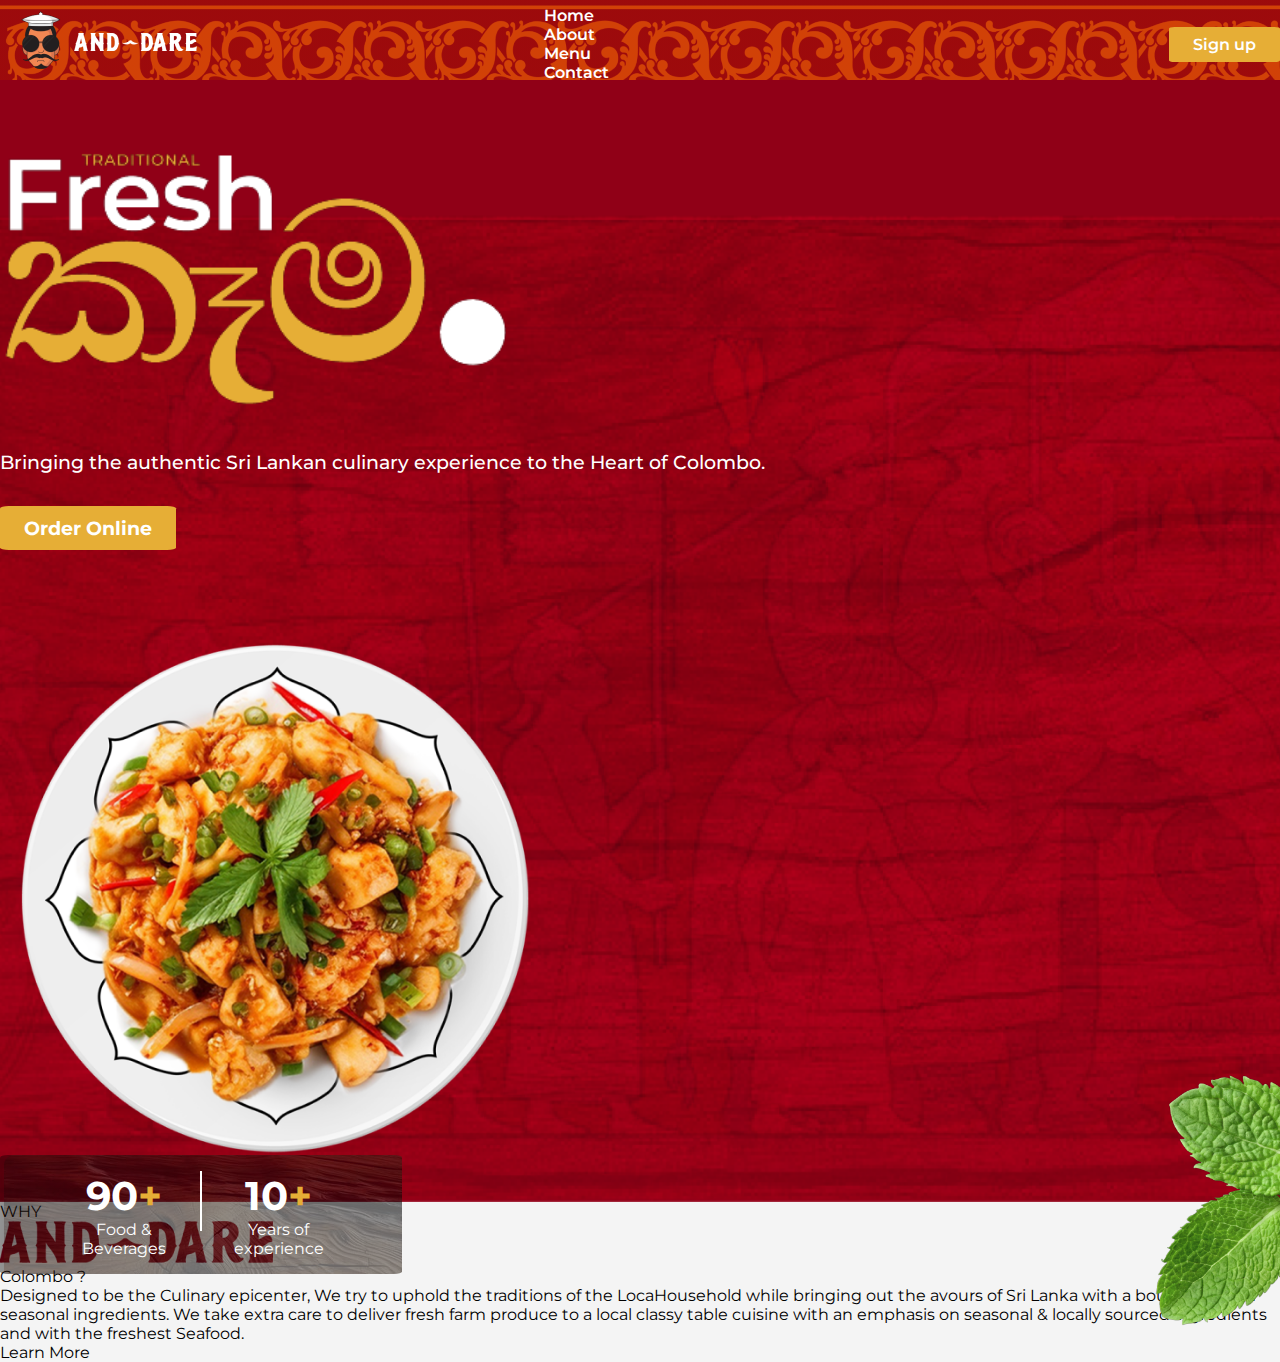
==== index.html @ 29484ef5 "landing section" ====
<!DOCTYPE html>
<html lang="en">
  <head>
    <meta charset="UTF-8" />
    <meta name="viewport" content="width=device-width, initial-scale=1.0" />
    <title>AND DARE</title>
    <link
      href="https://fonts.googleapis.com/css?family=Montserrat"
      rel="stylesheet"
    />
    <link
      href="https://cdn.jsdelivr.net/npm/bootstrap@5.3.2/dist/css/bootstrap.min.css"
      rel="stylesheet"
      integrity="sha384-T3c6CoIi6uLrA9TneNEoa7RxnatzjcDSCmG1MXxSR1GAsXEV/Dwwykc2MPK8M2HN"
      crossorigin="anonymous"
    />
    <link rel="stylesheet" href="./css/index.css" />
    <link rel="stylesheet" href="./css/landing.css" />
  </head>
  <body>
    <nav class="header">
      <div class="container-md nav-content">
        <div>
          <a href="" class="logo"><img src="./Assets/images/Navlogo.png" /></a>
        </div>

        <div class="menu">
          <div class="">
            <div class="nav-links d-flex">
              <div class="link-container">
                <a href="#work" class="nav-link">Home</a>
              </div>
              <div class="link-container">
                <a href="#work" class="nav-link">About</a>
              </div>
              <div class="link-container">
                <a href="#work" class="nav-link">Menu</a>
              </div>
              <div class="link-container">
                <a href="#work" class="nav-link">Contact</a>
              </div>
            </div>
          </div>
          <div class="btn-container">
            <div class="action-btn">Sign up</div>
          </div>
        </div>
        <div class="hamburger">
          <span class="bar"></span>
          <span class="bar"></span>
          <span class="bar"></span>
        </div>
      </div>
    </nav>
    <main>
      <div class="landing">
        <div class="container-md">
          <div class="row">
            <div class="col-lg-5 offset-lg-1 landing-content">
              <div class="landing-text">
                <img
                  src="./Assets/images/hero text.png"
                  class="landing-text-img"
                />
              </div>
              <p class="landing-sub-text">
                Bringing the authentic Sri Lankan culinary experience to the
                Heart of Colombo.
              </p>
              <div class="btn-container">
                <div class="order-btn">Order Online</div>
              </div>
            </div>
            <div class="col-lg-5">
              <div class="landing-img-container">
                <img
                  src="./Assets/images/landing-img.png"
                  class="landing-img"
                />
              </div>
            </div>
          </div>
        </div>
        <div class="container">
          <div class="row">
            <div class="col-lg-1"></div>
            <div class="col">
              <div class="stat-container">
                <div class="stat">
                  <div>
                    <span class="number-text">90</span
                    ><span class="yellow-text">+</span>
                  </div>
                  <div><p>Food & Beverages</p></div>
                </div>
                <div class="vertical-line"></div>
                <div class="stat">
                  <div>
                    <span class="number-text">10</span
                    ><span class="yellow-text">+</span>
                  </div>
                  <div><p>Years of experience</p></div>
                </div>
              </div>
            </div>
          </div>
        </div>
        <div class="leaf">
          <img src="./Assets/images/leaf.png">
        </div>
      </div>
      <section class="why_us">
        <div class="why-text">
          <p>WHY</p>
          <div><img src="./Assets/images/Logo.png" /></div>
          <p>Colombo ?</p>
        </div>
        <div>
          <p>Designed to be the Culinary epicenter, We try to uphold the traditions of the LocaHousehold while bringing out the avours of Sri Lanka with a bounty of fresh seasonal ingredients. We take extra care to deliver fresh farm produce to a local classy table cuisine with an emphasis on seasonal & locally sourced ingredients and with the freshest Seafood.</p>
        </div>
        <div class="learn-btn-container">
          <div class="learn-btn"> Learn More</div>
        </div>
      </section>
    </main>
    <script
      defer
      src="https://cdn.jsdelivr.net/npm/bootstrap@5.3.2/dist/js/bootstrap.bundle.min.js"
      integrity="sha384-C6RzsynM9kWDrMNeT87bh95OGNyZPhcTNXj1NW7RuBCsyN/o0jlpcV8Qyq46cDfL"
      crossorigin="anonymous"
    ></script>
    <script defer src="./Js/nav.js"></script>
  </body>
</html>
---- css/index.css ----
body {
  margin: 0;
  font-family: "Montserrat", sans-serif;
  background-color: #f4f4f4;
}

a {
  color: #000;
}

/* header */
* {
  margin: 0;
  padding: 0;
  box-sizing: border-box;
}

a {
  color: inherit;
  text-decoration: inherit;
}

.header {
  position: sticky;
  width: 100%;
  z-index: 3;
  background-image: linear-gradient(
      rgba(255, 27, 27, 0.2),
      rgba(255, 27, 27, 0.2)
    ),
    url("../Assets/images/Top\ Bar.png");
  height: 5rem;
  font-weight: 600;
}

.nav-content {
  width: 100%;
  z-index: 6;
  color: white;
  display: flex;
  align-items: center;
  justify-content: space-between;
}

.menu {
  display: flex;
  align-items: center;
  justify-content: space-between;
  width: 60%;
}

.nav-link {
  padding: 0 2rem;
  list-style: none;
  overflow: hidden;
  display: flex;
  transition: 0.7s ease;
}

.nav-link:hover {
  font-style: extra-bold;
}

.hamburger {
  display: none;
  cursor: pointer;
}

.bar {
  display: block;
  width: 25px;
  height: 3px;
  margin: 5px auto;
  -webkit-transition: all 0.3s ease-in-out;
  transition: all 0.3s ease-in-out;
  background-color: whitesmoke;
}

.action-btn {
  padding: 8px 24px;
  background-color: #e6ae36;
  border-radius: 5%;
}

@media (max-width: 768px) {
  .hamburger {
    display: block;
  }

  .hamburger.active .bar:nth-child(2) {
    opacity: 0;
  }

  .hamburger.active .bar:nth-child(1) {
    transform: translateY(8px) rotate(45deg);
  }

  .hamburger.active .bar:nth-child(3) {
    transform: translateY(-8px) rotate(-45deg);
  }

  .menu {
    position: fixed;
    display: none;
    width: 100%;
    top: -5rem;
    transition: 0.3s;
    flex-direction: column;
    background-color: rgba(255, 27, 27);
    transition: max-height 0.2s ease-out;
  }

  .nav-links {
    flex-direction: column;
    width: 100%;
    text-align: center;
  }

  .nav-links a {
    text-align: center;
  }

  .link-container {
    display: flex;
    justify-content: center;
    border-bottom: 0.5px solid #fff;
  }

  .nav-link {
    margin: 2rem 0;
    text-align: center;
  }

  .menu.active {
    top: 5rem;
    left: 0;
    display: block;
  }

  .btn-container {
    padding: 24px;
    display: flex;
    justify-content: center;
  }
}

.nav-link a {
  display: block;
  padding: 0 20px;
  text-decoration: none;
}

.header .logo {
  display: block;
  float: left;
  font-size: 2em;
  padding: 10px 20px;
  text-decoration: none;
}
---- css/landing.css ----
.landing {
  background-image: url("../Assets/images/landing-bg.png");
  background-size: cover;
  padding: 2rem 0;
  position: relative;
}

.landing-content{
  padding-bottom: 5rem;
}

.order-btn {
  padding: 10px 24px;
  background-color: #e6ae36;
  border-radius: 5%;
  width: fit-content;
  font-size: 1.2rem;
  color: white;
  font-weight: bolder;
}


.landing-text-img {
  height: 30vh;
  margin: 2rem auto;
}

.landing-sub-text{
  color: white;
  font-weight: 500;
  font-size: 1.2rem;
  padding-bottom: 2rem;
  margin: 0;
}

.stat-container {
  display: flex;
  color: white;
  padding: 1rem 5rem;
  background-image: linear-gradient(
      rgba(0, 0, 0, 0.4),
      rgba(0, 0, 0, 0.4)
    ),
    url("../Assets/images/Mask\ group.png");
  width: fit-content;
  border-radius: 2%;
  position: absolute;
  bottom: -4.5rem;
}

.stat-container p {
  margin: 0;
}

.vertical-line{
  border-left: 2px solid white;
  height: 60px;
  margin: 0 2rem;
}

.number-text{
  font-size: 2.5rem;
  font-weight: bolder;
}

.yellow-text{
  font-size: 2.5rem;
  color: #e6ae36;
  font-weight: bolder;
}

.stat {
  width: 8ch;
  text-align: center;
}

.landing-img-container{
  display: flex;
  justify-content: left;
  height: 60vh;
}

.landing-img {
  height: 100%;
}

.landing-content{
  height: fit-content;
}

.leaf{
  position: absolute;
  height: 16rem;
  bottom: -8rem;
  right: 0;
}

.leaf img {
  height: 100%;
}
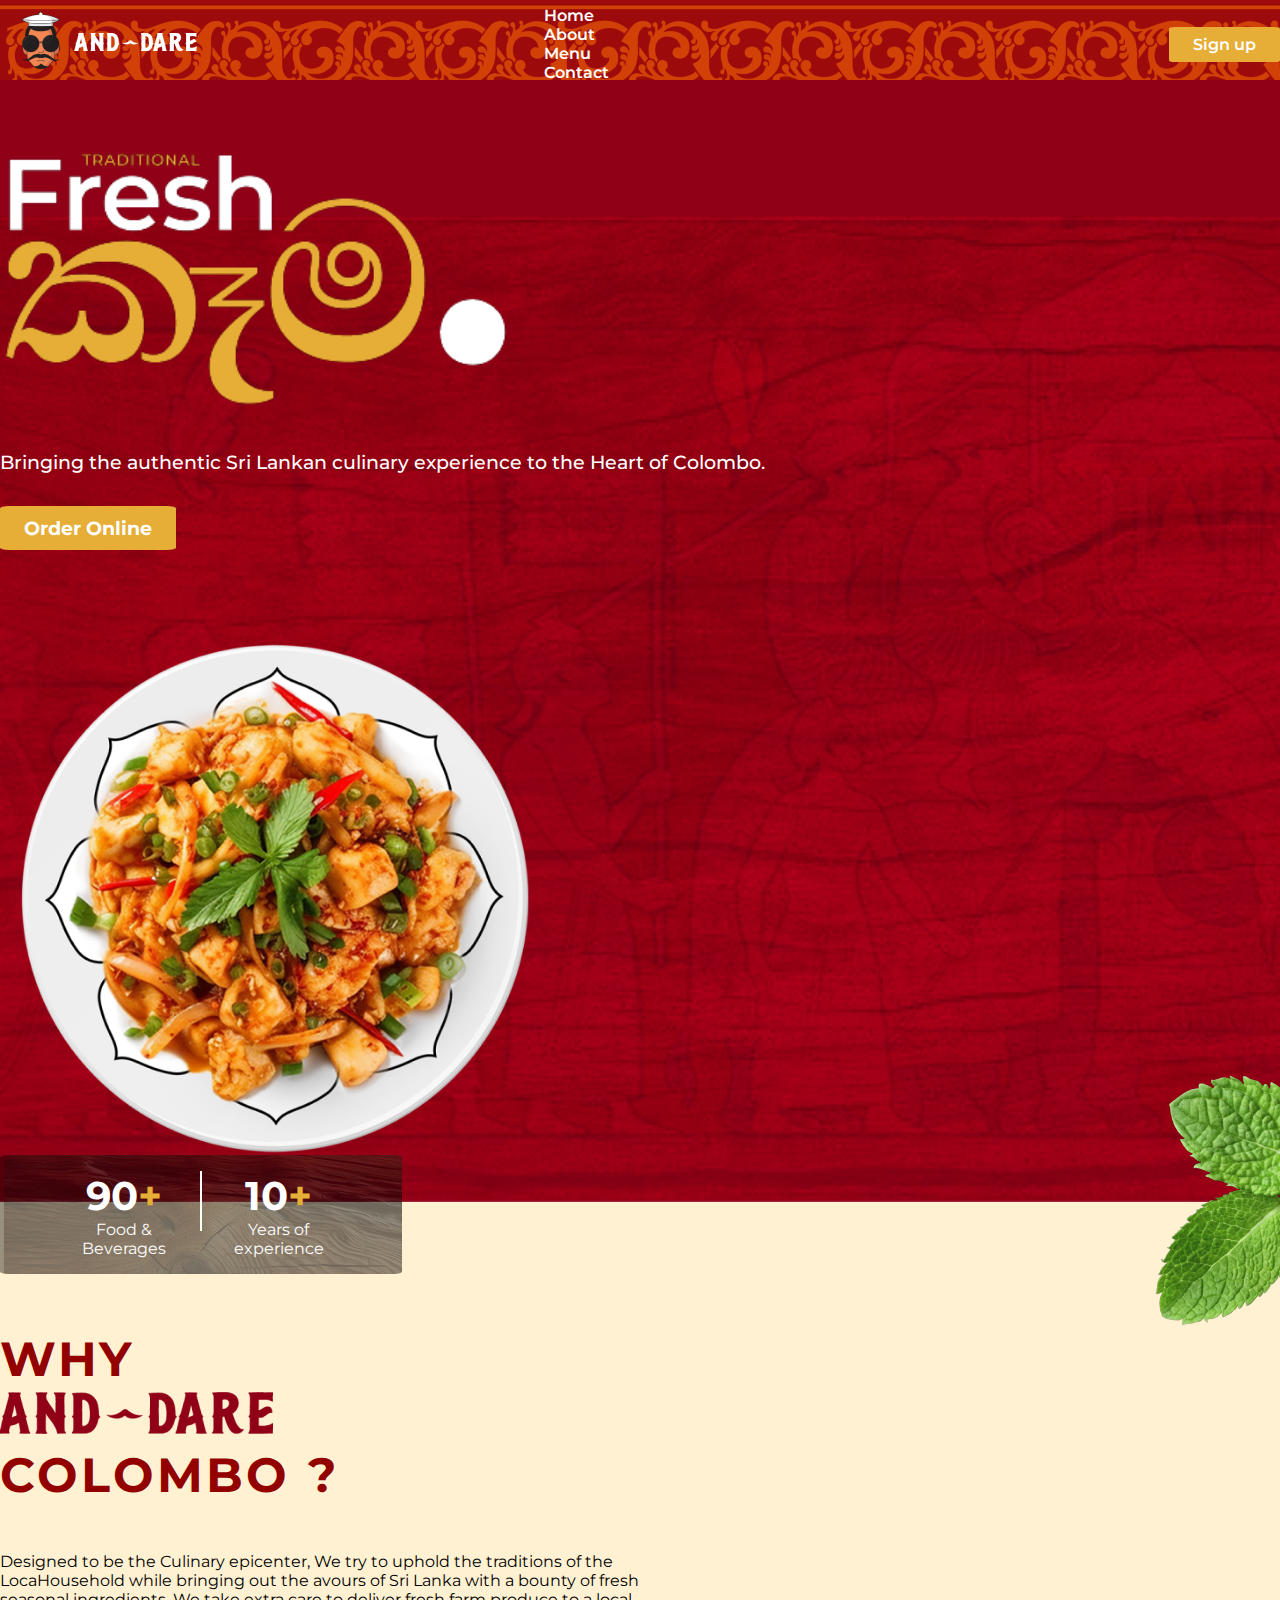
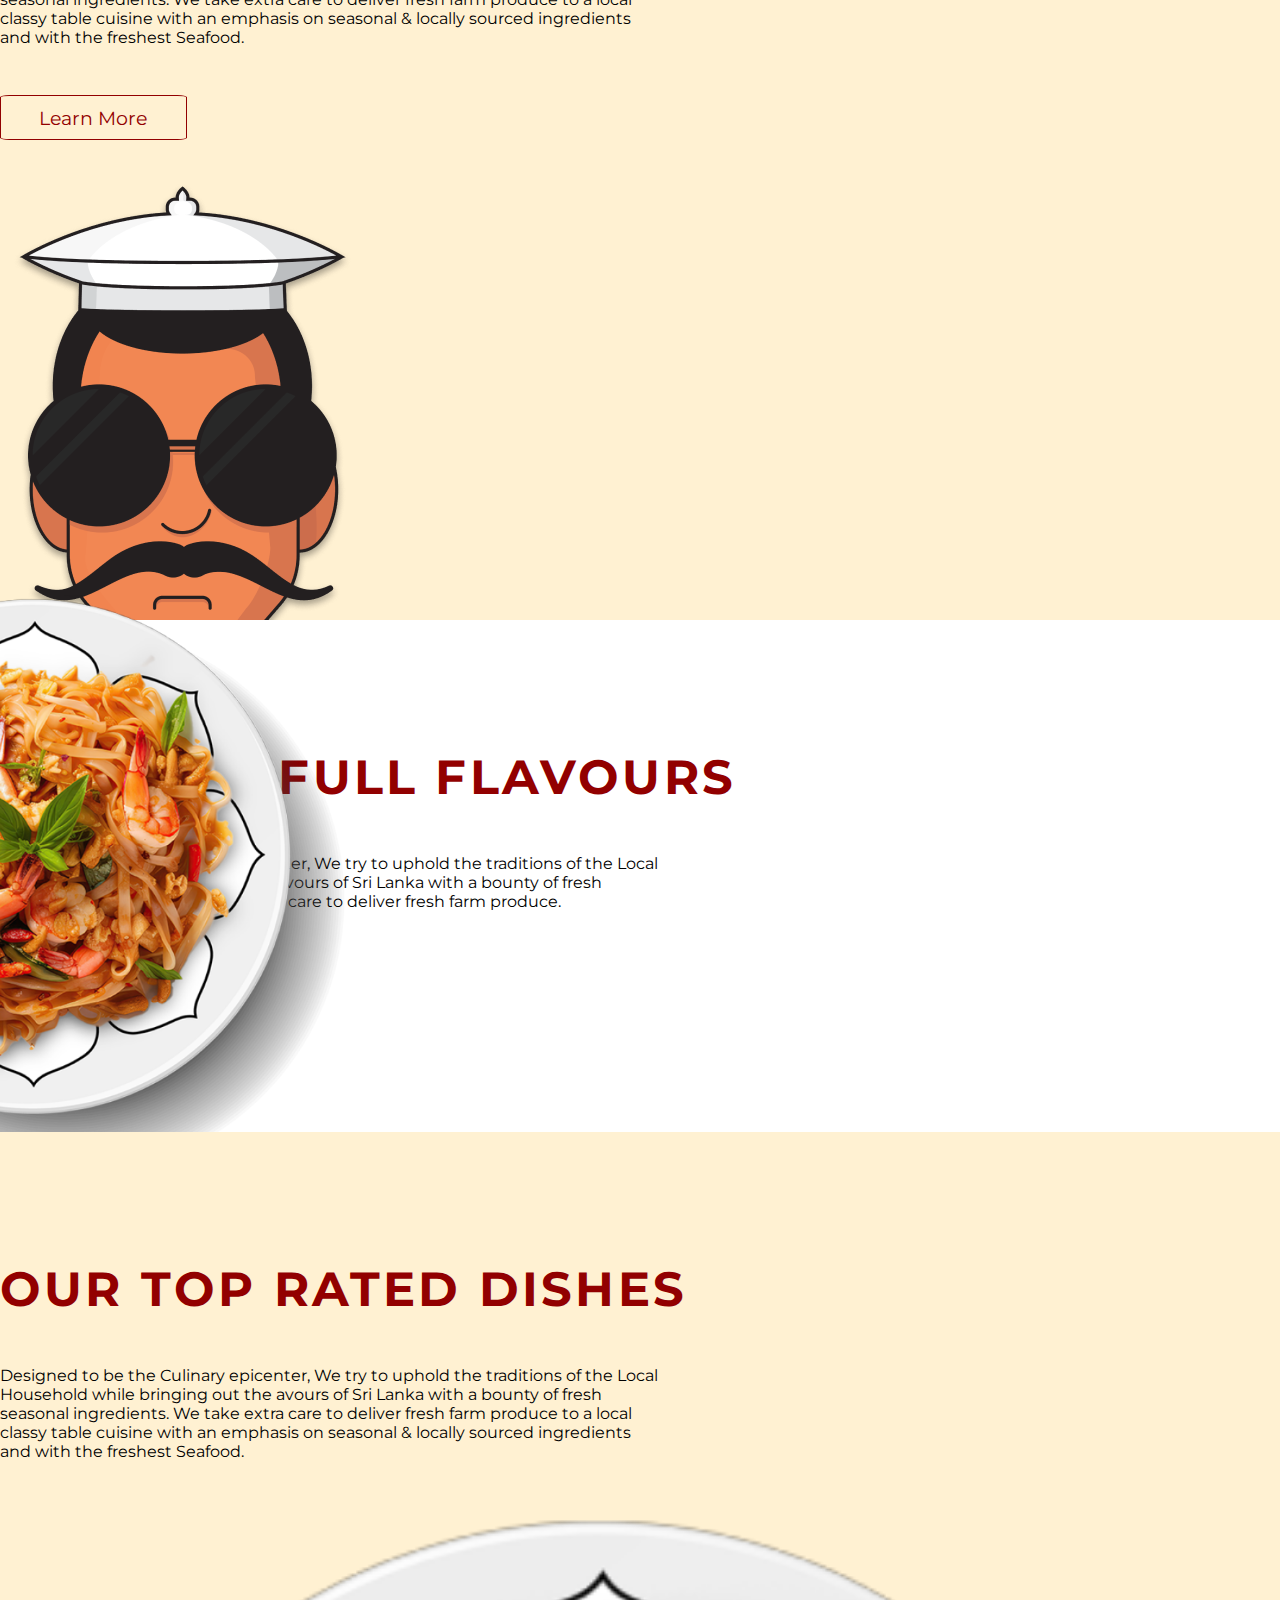
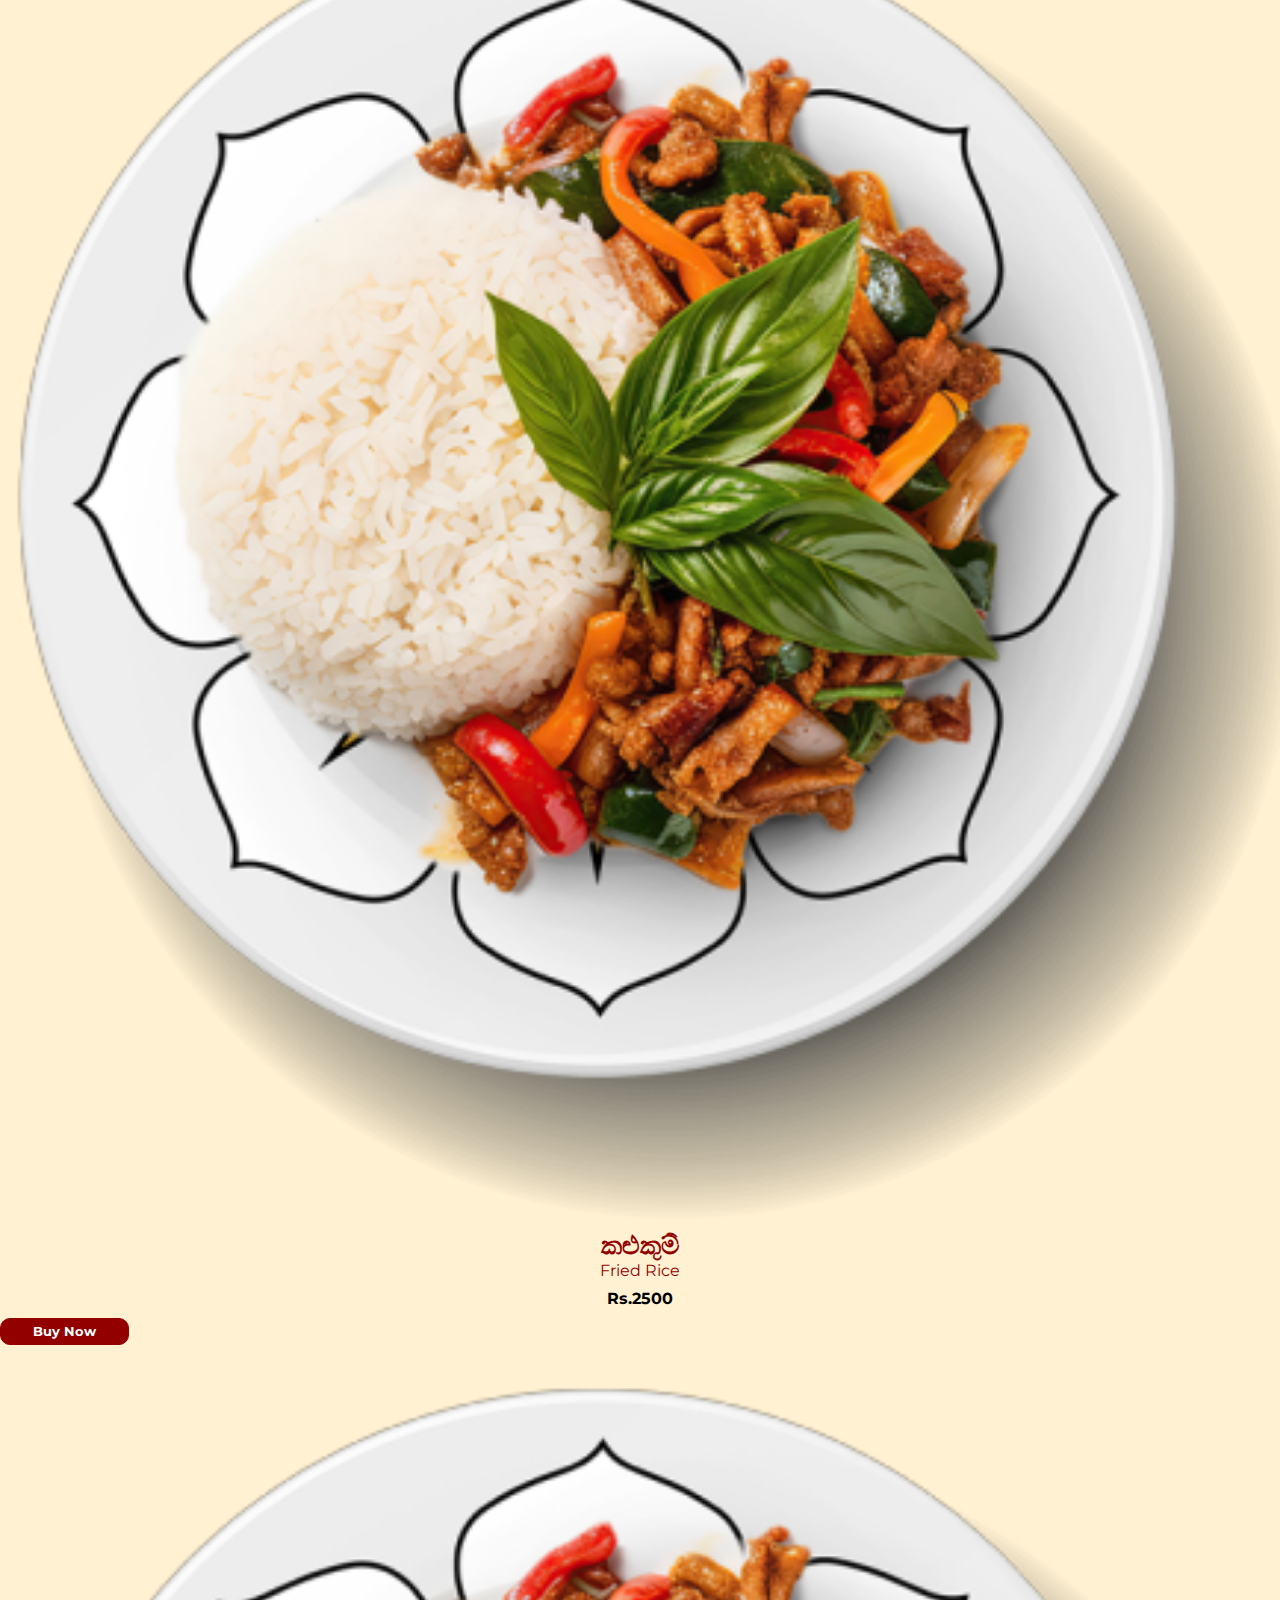
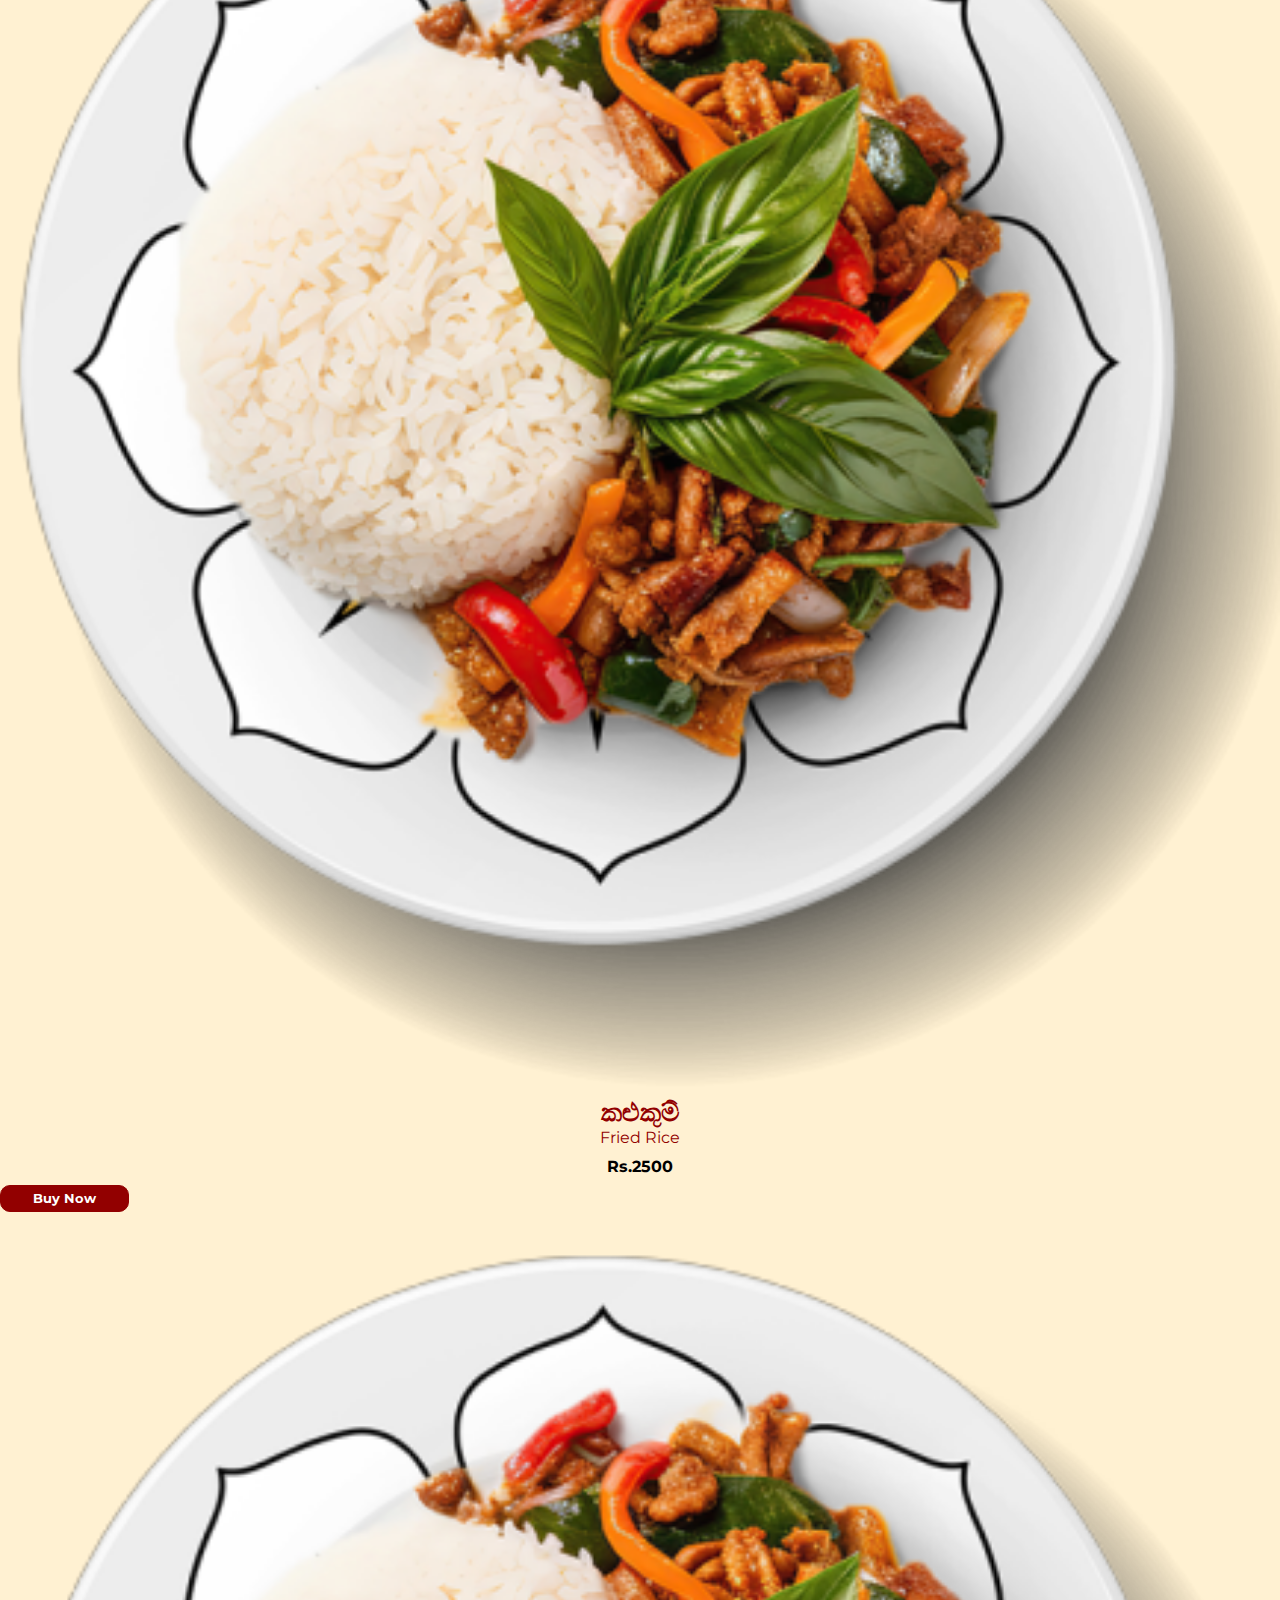
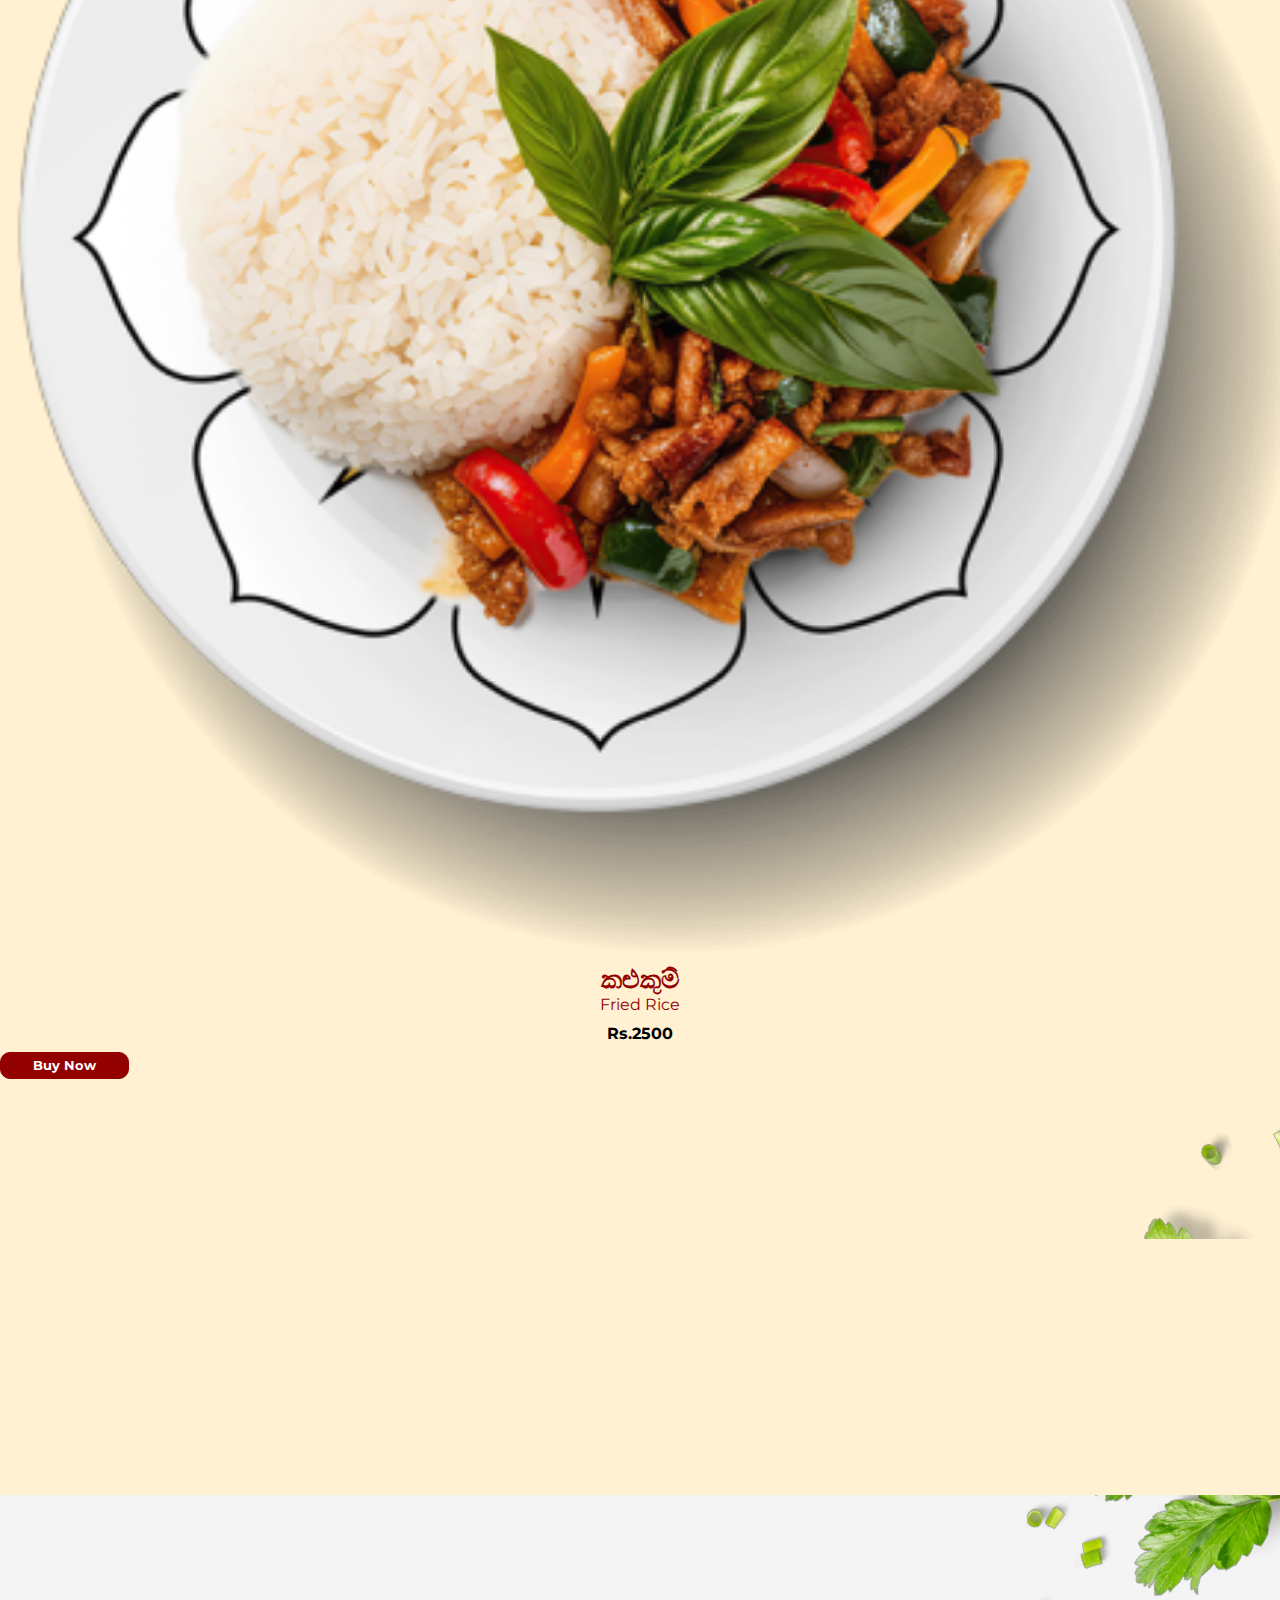
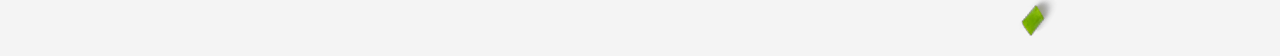
==== commit 6a4016e7: "added sections" ====
--- a/index.html
+++ b/index.html
@@ -16,6 +16,7 @@
     />
     <link rel="stylesheet" href="./css/index.css" />
     <link rel="stylesheet" href="./css/landing.css" />
+    <link rel="stylesheet" href="./css/sections.css" />
   </head>
   <body>
     <nav class="header">
@@ -56,7 +57,7 @@
       <div class="landing">
         <div class="container-md">
           <div class="row">
-            <div class="col-lg-5 offset-lg-1 landing-content">
+            <div class="col-md-5 offset-md-1 landing-content">
               <div class="landing-text">
                 <img
                   src="./Assets/images/hero text.png"
@@ -71,7 +72,7 @@
                 <div class="order-btn">Order Online</div>
               </div>
             </div>
-            <div class="col-lg-5">
+            <div class="col-md-5">
               <div class="landing-img-container">
                 <img
                   src="./Assets/images/landing-img.png"
@@ -83,8 +84,7 @@
         </div>
         <div class="container">
           <div class="row">
-            <div class="col-lg-1"></div>
-            <div class="col">
+            <div class="col-md-5 offset-md-1">
               <div class="stat-container">
                 <div class="stat">
                   <div>
@@ -106,21 +106,146 @@
           </div>
         </div>
         <div class="leaf">
-          <img src="./Assets/images/leaf.png">
+          <img src="./Assets/images/leaf.png" />
         </div>
       </div>
-      <section class="why_us">
-        <div class="why-text">
-          <p>WHY</p>
-          <div><img src="./Assets/images/Logo.png" /></div>
-          <p>Colombo ?</p>
-        </div>
-        <div>
-          <p>Designed to be the Culinary epicenter, We try to uphold the traditions of the LocaHousehold while bringing out the avours of Sri Lanka with a bounty of fresh seasonal ingredients. We take extra care to deliver fresh farm produce to a local classy table cuisine with an emphasis on seasonal & locally sourced ingredients and with the freshest Seafood.</p>
-        </div>
-        <div class="learn-btn-container">
-          <div class="learn-btn"> Learn More</div>
-        </div>
+      <section class="why-us">
+        <div class="container">
+          <div class="row">
+            <div class="col-md-8 offset-md-1">
+              <div
+                class="section-head-text d-flex align-items-center flex-wrap"
+              >
+                <p>WHY</p>
+                <div class="px-3 d-flex align-items-center">
+                  <img src="./Assets/images/Logo.png" class="text-logo" />
+                </div>
+                <p>Colombo ?</p>
+              </div>
+              <div class="section-desc">
+                <p>
+                  Designed to be the Culinary epicenter, We try to uphold the
+                  traditions of the LocaHousehold while bringing out the avours
+                  of Sri Lanka with a bounty of fresh seasonal ingredients. We
+                  take extra care to deliver fresh farm produce to a local
+                  classy table cuisine with an emphasis on seasonal & locally
+                  sourced ingredients and with the freshest Seafood.
+                </p>
+              </div>
+              <div class="learn-btn-container">
+                <div class="learn-btn">Learn More</div>
+              </div>
+            </div>
+            <div class="col-md-3 why-img-container">
+              <img
+                src="./Assets/images/Andare Face 2.png"
+                alt=""
+                class="h-100"
+              />
+            </div>
+          </div>
+        </div>
+      </section>
+      <section class="flavours">
+        <div class="container">
+          <div class="row">
+            <div class="col-md-8 offset-md-4">
+              <div class="section-head-text">
+                <p>WONDER FULl FLAVOURS</p>
+              </div>
+              <div class="section-desc">
+                <p>
+                  Designed to be the Culinary epicenter, We try to uphold the
+                  traditions of the Local Household while bringing out the
+                  avours of Sri Lanka with a bounty of fresh seasonal
+                  ingredients. We take extra care to deliver fresh farm produce.
+                </p>
+              </div>
+              <div class="learn-btn-container">
+                <div class="learn-btn">Learn More</div>
+              </div>
+            </div>
+          </div>
+        </div>
+        <div class="falvour-img-container">
+          <img src="./Assets/images/plate-hf.png" alt="" />
+        </div>
+      </section>
+      <section class="rated-dishes">
+        <div class="container">
+          <div class="row">
+            <div class="col-md-10 offset-md-1">
+              <div class="section-head-text text-center">
+                <p>our top rated dishes</p>
+              </div>
+              <div class="text-center d-flex justify-content-center">
+                <p class="section-desc">
+                  Designed to be the Culinary epicenter, We try to uphold the
+                  traditions of the Local Household while bringing out the
+                  avours of Sri Lanka with a bounty of fresh seasonal
+                  ingredients. We take extra care to deliver fresh farm produce
+                  to a local classy table cuisine with an emphasis on seasonal &
+                  locally sourced ingredients and with the freshest Seafood.
+                </p>
+              </div>
+            </div>
+            <div class="col-md-10 offset-md-1">
+              <div class="row">
+                <div class="col-md-4">
+                  <div class="dish-img-container">
+                    <img src="./Assets/images/plate-r1.png" alt="" />
+                  </div>
+                  <div class="menu-info">
+                    <div class="title">කළුකුම්</div>
+                    <div class="subtitle">Fried Rice</div>
+                    <div class="price">Rs.2500</div>
+                    <div class="buy-btn-container d-flex justify-content-center">
+                      <div class="buy-btn">Buy Now</div>
+                    </div>
+                  </div>
+                </div>
+                <div class="col-md-4">
+                  <div class="dish-img-container">
+                    <img src="./Assets/images/plate-r1.png" alt=""/>
+                  </div>
+                  <div class="menu-info">
+                    <div class="title">කළුකුම්</div>
+                    <div class="subtitle">Fried Rice</div>
+                    <div class="price">Rs.2500</div>
+                    <div class="buy-btn-container d-flex justify-content-center">
+                      <div class="buy-btn">Buy Now</div>
+                    </div>
+                  </div>
+                </div>
+                <div class="col-md-4">
+                  <div class="dish-img-container">
+                    <img src="./Assets/images/plate-r1.png" alt="" />
+                  </div>
+                  <div class="menu-info">
+                    <div class="title">කළුකුම්</div>
+                    <div class="subtitle">Fried Rice</div>
+                    <div class="price">Rs.2500</div>
+                    <div class="buy-btn-container d-flex justify-content-center">
+                      <div class="buy-btn">Buy Now</div>
+                    </div>
+                  </div>
+                </div>
+              </div>
+            </div>
+          </div>
+        </div>
+        <div class="side-leaf-2">
+          <img src="./Assets/images/leaf-2.png" alt=""  class="h-100">
+        </div>
+      </section>
+      <section class="testimonials">
+        <section class="rated-dishes">
+          <div class="container">
+            <div class="row">
+              <div class="col-md-4 offset-md-1">
+              </div>
+            </div>
+          </div>
       </section>
     </main>
     <script
--- a/css/index.css
+++ b/css/index.css
@@ -46,7 +46,7 @@
   display: flex;
   align-items: center;
   justify-content: space-between;
-  width: 60%;
+  min-width: 60%;
 }
 
 .nav-link {
--- a/css/landing.css
+++ b/css/landing.css
@@ -5,7 +5,7 @@
   position: relative;
 }
 
-.landing-content{
+.landing-content {
   padding-bottom: 5rem;
 }
 
@@ -19,13 +19,12 @@
   font-weight: bolder;
 }
 
-
 .landing-text-img {
   height: 30vh;
   margin: 2rem auto;
 }
 
-.landing-sub-text{
+.landing-sub-text {
   color: white;
   font-weight: 500;
   font-size: 1.2rem;
@@ -37,10 +36,7 @@
   display: flex;
   color: white;
   padding: 1rem 5rem;
-  background-image: linear-gradient(
-      rgba(0, 0, 0, 0.4),
-      rgba(0, 0, 0, 0.4)
-    ),
+  background-image: linear-gradient(rgba(0, 0, 0, 0.4), rgba(0, 0, 0, 0.4)),
     url("../Assets/images/Mask\ group.png");
   width: fit-content;
   border-radius: 2%;
@@ -52,18 +48,18 @@
   margin: 0;
 }
 
-.vertical-line{
+.vertical-line {
   border-left: 2px solid white;
   height: 60px;
   margin: 0 2rem;
 }
 
-.number-text{
+.number-text {
   font-size: 2.5rem;
   font-weight: bolder;
 }
 
-.yellow-text{
+.yellow-text {
   font-size: 2.5rem;
   color: #e6ae36;
   font-weight: bolder;
@@ -74,7 +70,7 @@
   text-align: center;
 }
 
-.landing-img-container{
+.landing-img-container {
   display: flex;
   justify-content: left;
   height: 60vh;
@@ -84,11 +80,11 @@
   height: 100%;
 }
 
-.landing-content{
+.landing-content {
   height: fit-content;
 }
 
-.leaf{
+.leaf {
   position: absolute;
   height: 16rem;
   bottom: -8rem;
@@ -97,4 +93,52 @@
 
 .leaf img {
   height: 100%;
+}
+
+
+
+@media (max-width: 768px) {
+  .landing-img-container{
+    display: none;
+  }
+
+  .stat-container{
+    position: static;
+  }
+
+  .section-head-text{
+    width : 100%;
+  }
+
+  .stat-container{
+    padding: 1rem 2rem;
+    margin: 0 auto;
+  }
+
+  .landing-text {
+    height: auto;
+    width: 100%;
+  }
+
+  .landing-text-img{
+    width: 100;
+    height: auto;
+    margin: 2rem 0;
+  }
+
+  .landing-content {
+    padding-bottom: 2rem;
+  }
+
+  .landing{
+    padding-bottom: 6rem;
+  }
+
+  .leaf {
+    position: absolute;
+    height: 8rem;
+    bottom: -4rem;
+    right: 0;
+    z-index: 6;
+  }
 }--- a/css/sections.css
+++ b/css/sections.css
@@ -0,0 +1,181 @@
+.why-us {
+  padding: 8rem 0;
+  background-color: #fff1d2;
+}
+
+.section-head-text {
+  color: #920000;
+  font-size: 3rem;
+  font-weight: bold;
+  letter-spacing: 0.2rem;
+  text-transform: uppercase;
+}
+
+.section-head-text p {
+  margin: 0;
+}
+
+.section-desc {
+  max-width: 60ch;
+  margin: 3rem 0;
+}
+
+.learn-btn {
+  font-size: 1.2rem;
+  padding: 0.6rem 2.4rem;
+  color: #920000;
+  border: 1px solid #920000;
+  border-radius: 5%;
+  width: fit-content;
+}
+
+.learn-btn:hover {
+  color: white;
+  background-color: #920000;
+  cursor: pointer;
+}
+
+.why-img-container {
+  height: 22rem;
+  padding: 2rem 0;
+}
+
+.flavours {
+  padding: 8rem 0;
+  background-color: #fff;
+  position: relative;
+}
+
+.falvour-img-container {
+  position: absolute;
+  left: 0;
+  top: -5%;
+  height: 110%;
+  display: flex;
+  align-items: center;
+}
+
+.falvour-img-container img {
+  max-height: 100%;
+  max-width: 40vw;
+
+}
+
+.rated-dishes {
+  padding: 8rem 0;
+  background-color: #fff1d2;
+  position: relative;
+}
+
+
+.dish-img-container{
+  width: 100%;
+}
+
+.dish-img-container img{
+  width: 100%;
+}
+
+.rated-dishes .title{
+  font-size: 1.6rem;
+  color: #920000;
+  font-weight: 600;
+}
+
+.rated-dishes .subtitle{
+  color:#920000;
+}
+
+.rated-dishes .price{
+  font-weight: bold;
+  margin: 0.6rem 0;
+}
+
+.buy-btn {
+  padding: 0.3rem 2rem;
+  font-size: 0.8rem;
+  font-weight: bold;
+  color: white;
+  background-color: #920000;
+  border: 1px solid #920000;
+  border-radius: 10px;
+  width: fit-content;
+}
+
+.buy-btn:hover {
+  color:#920000;
+  background-color: #fff;
+  cursor: pointer;
+}
+
+.menu-info{
+  text-align: center;
+  margin-bottom: 2rem;
+}
+
+
+
+.side-leaf-2 {
+  position: absolute;
+  right: 0;
+  bottom : -7rem;
+  height: 14rem;
+}
+
+
+@media (max-width: 768px) {
+  .section-head-text {
+    font-size: 2rem;
+    font-weight: 900;
+  }
+
+  .text-logo{
+    height: 1.5rem;
+  }
+
+  .why-us{
+    padding: 2rem 0 8rem;
+    position: relative;
+  }
+
+  .why-img-container{
+    position: absolute;
+    height: 16rem;
+    right: 1rem;
+    bottom: 0rem;
+    text-align: right;
+  }
+
+  .flavours {
+    padding: 3rem 0;
+    background-color: #fff;
+    position: relative;
+  }
+  
+
+  .falvour-img-container{
+    left: 0;
+    top: auto;
+    bottom: 6rem;
+    width: 10rem;
+    height: fit-content;
+  }
+
+  .falvour-img-container img{
+    height: auto;
+    width: 100%;
+  }
+
+  .flavours .section-desc{
+    padding-left: 8rem;
+  }
+
+  .dish-img-container{
+    text-align: center;
+  }
+
+  .dish-img-container img{
+    width: 50%;
+  }
+  
+}
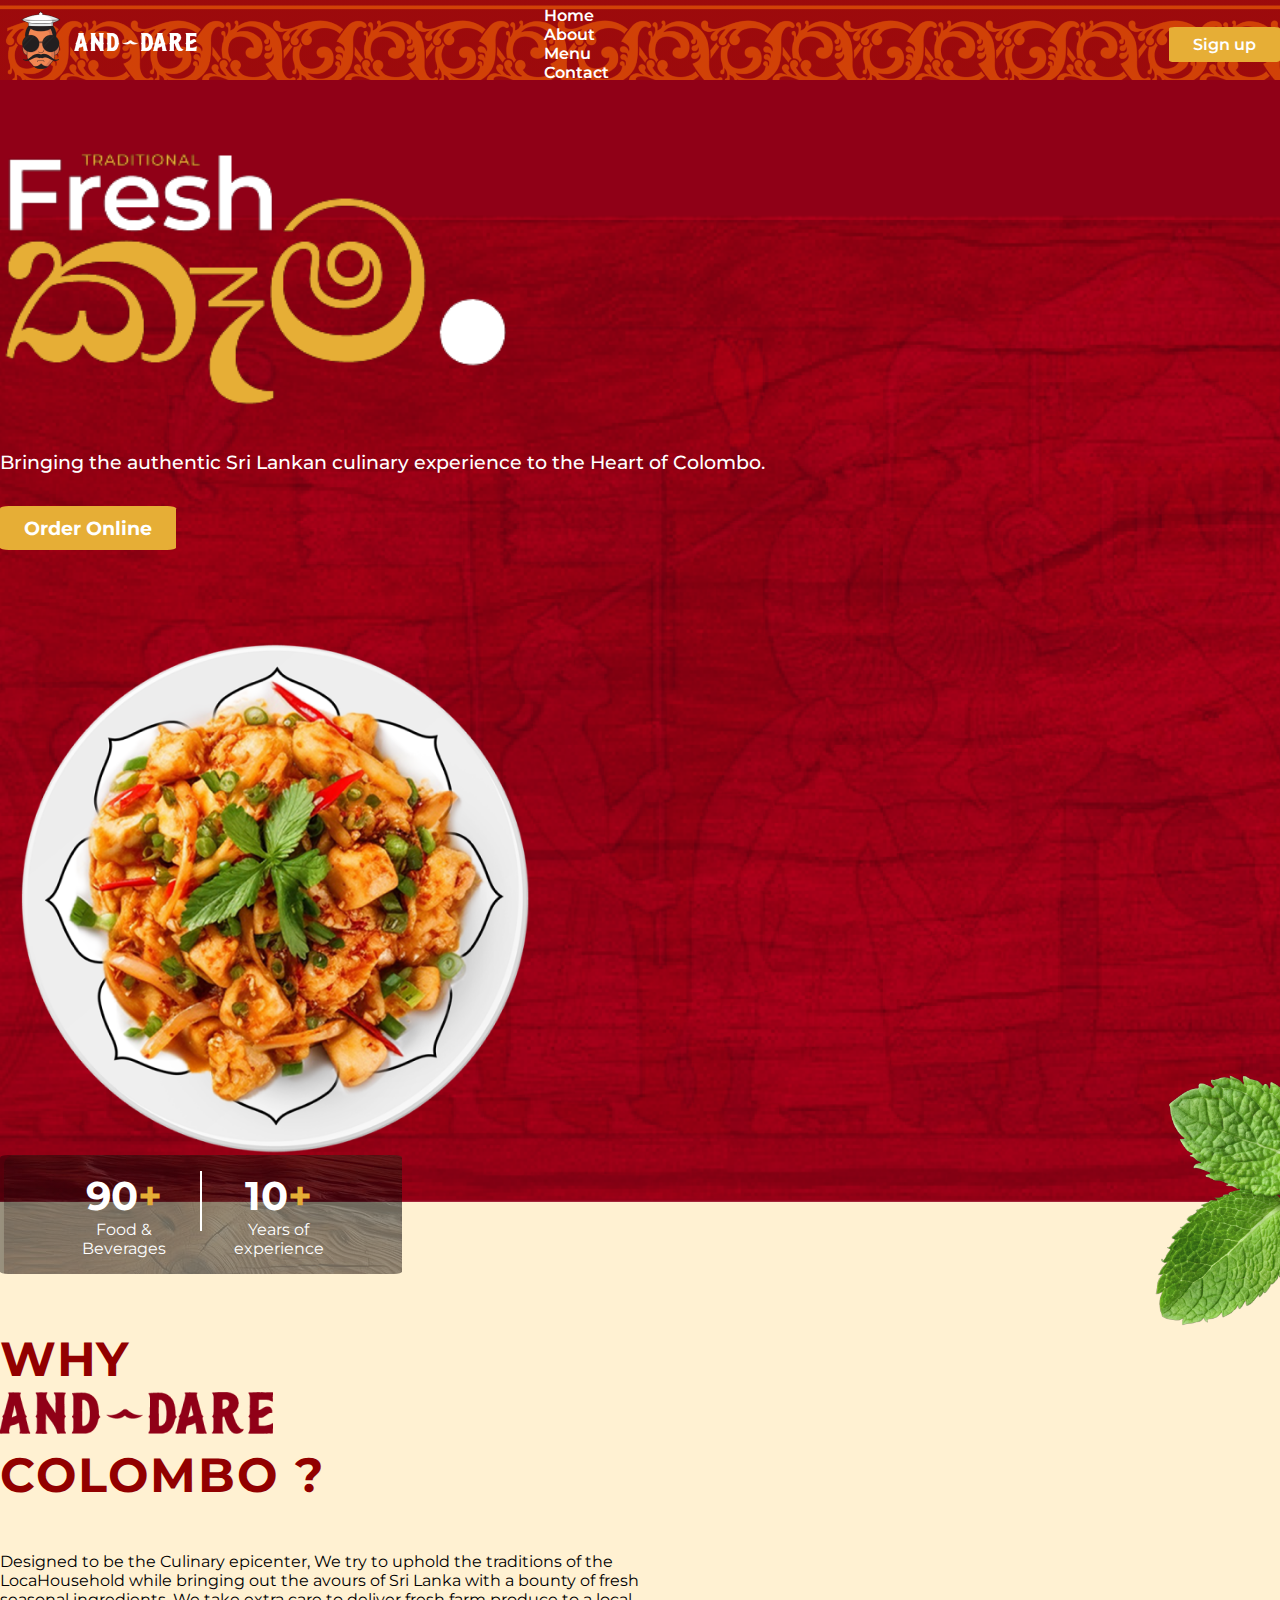
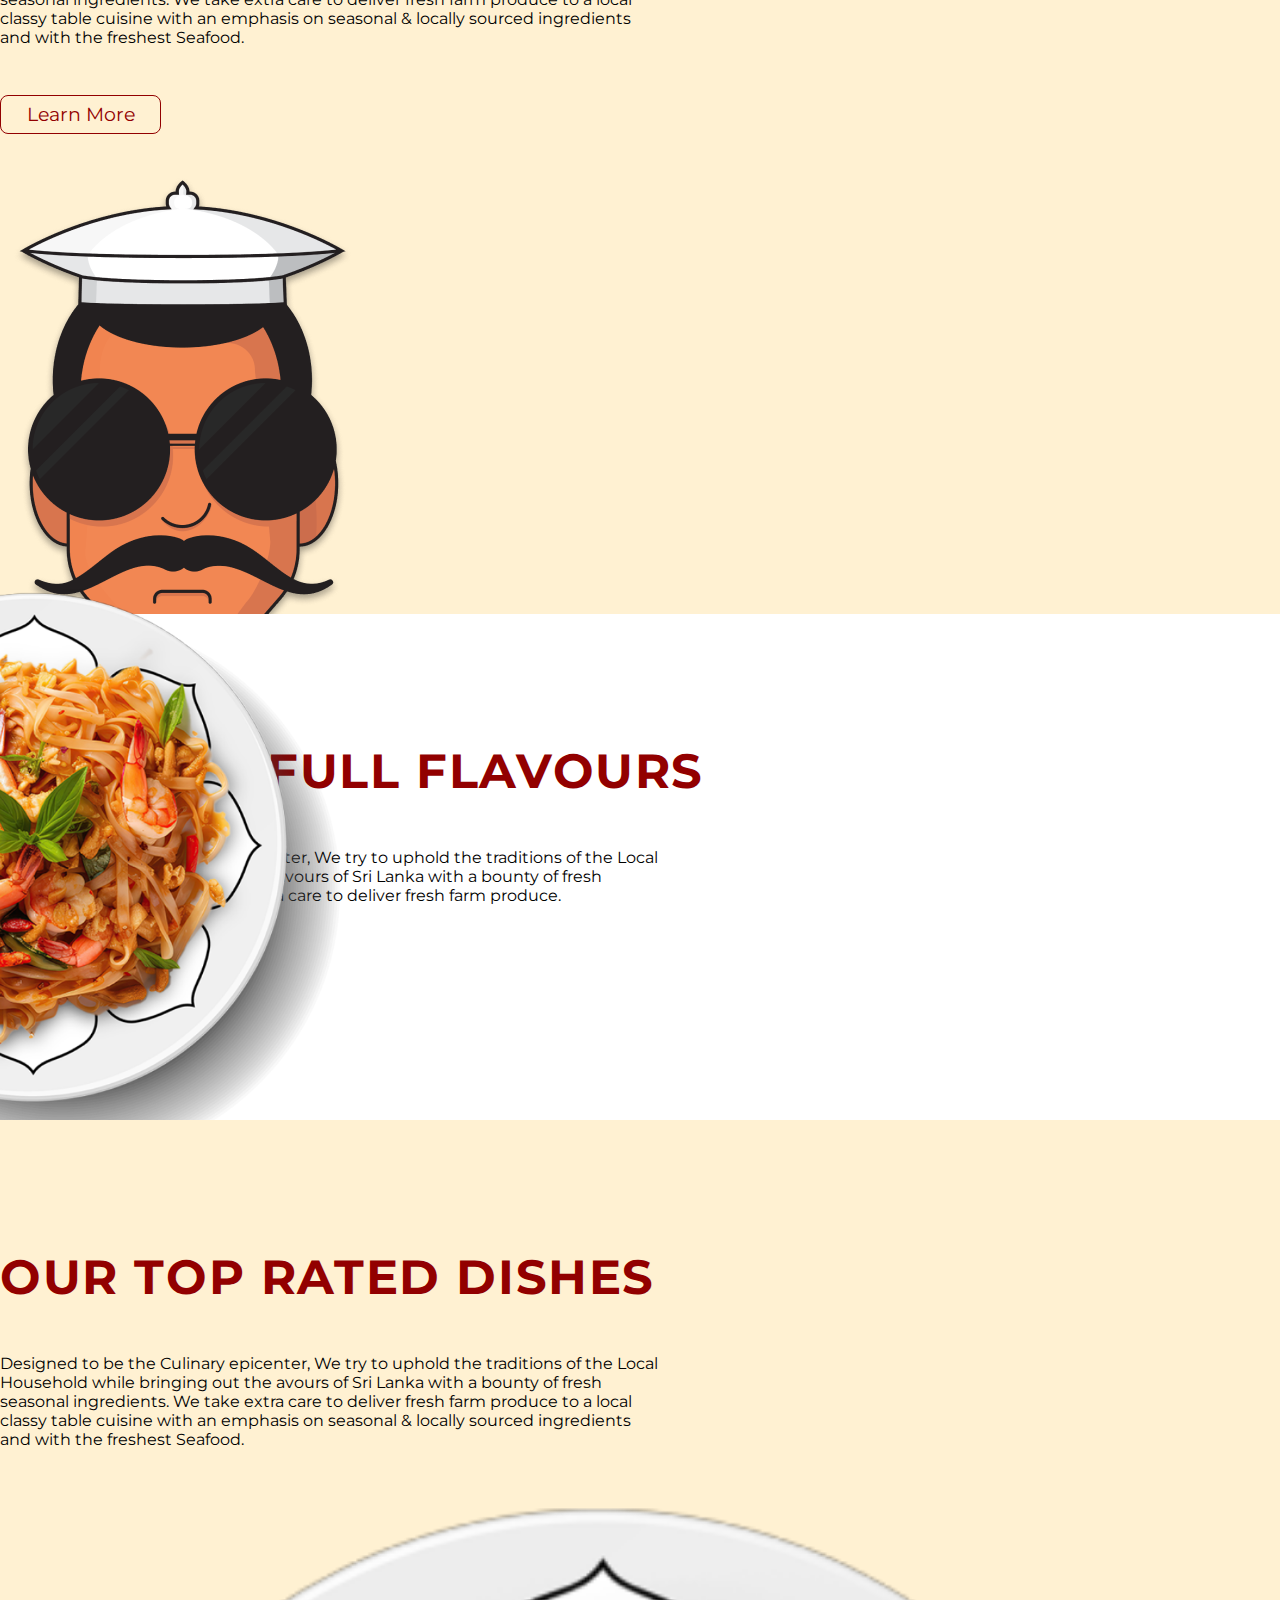
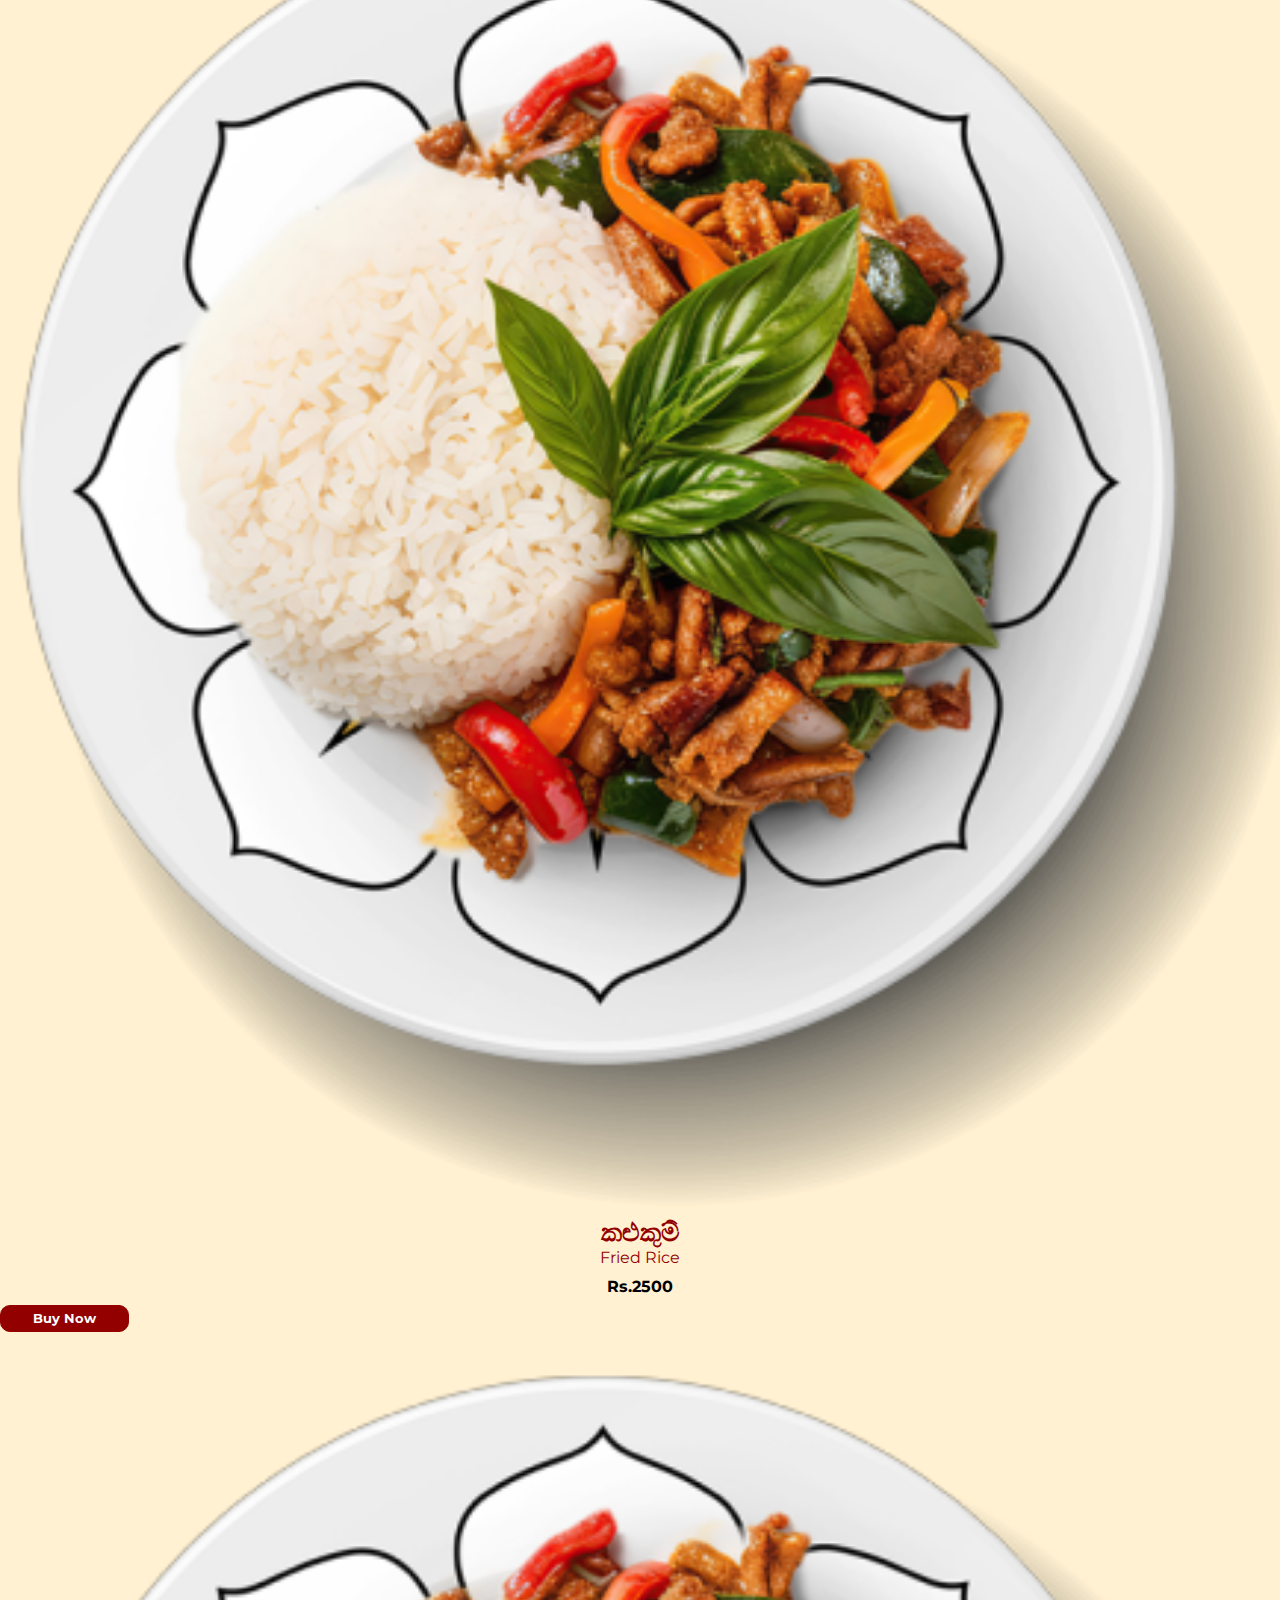
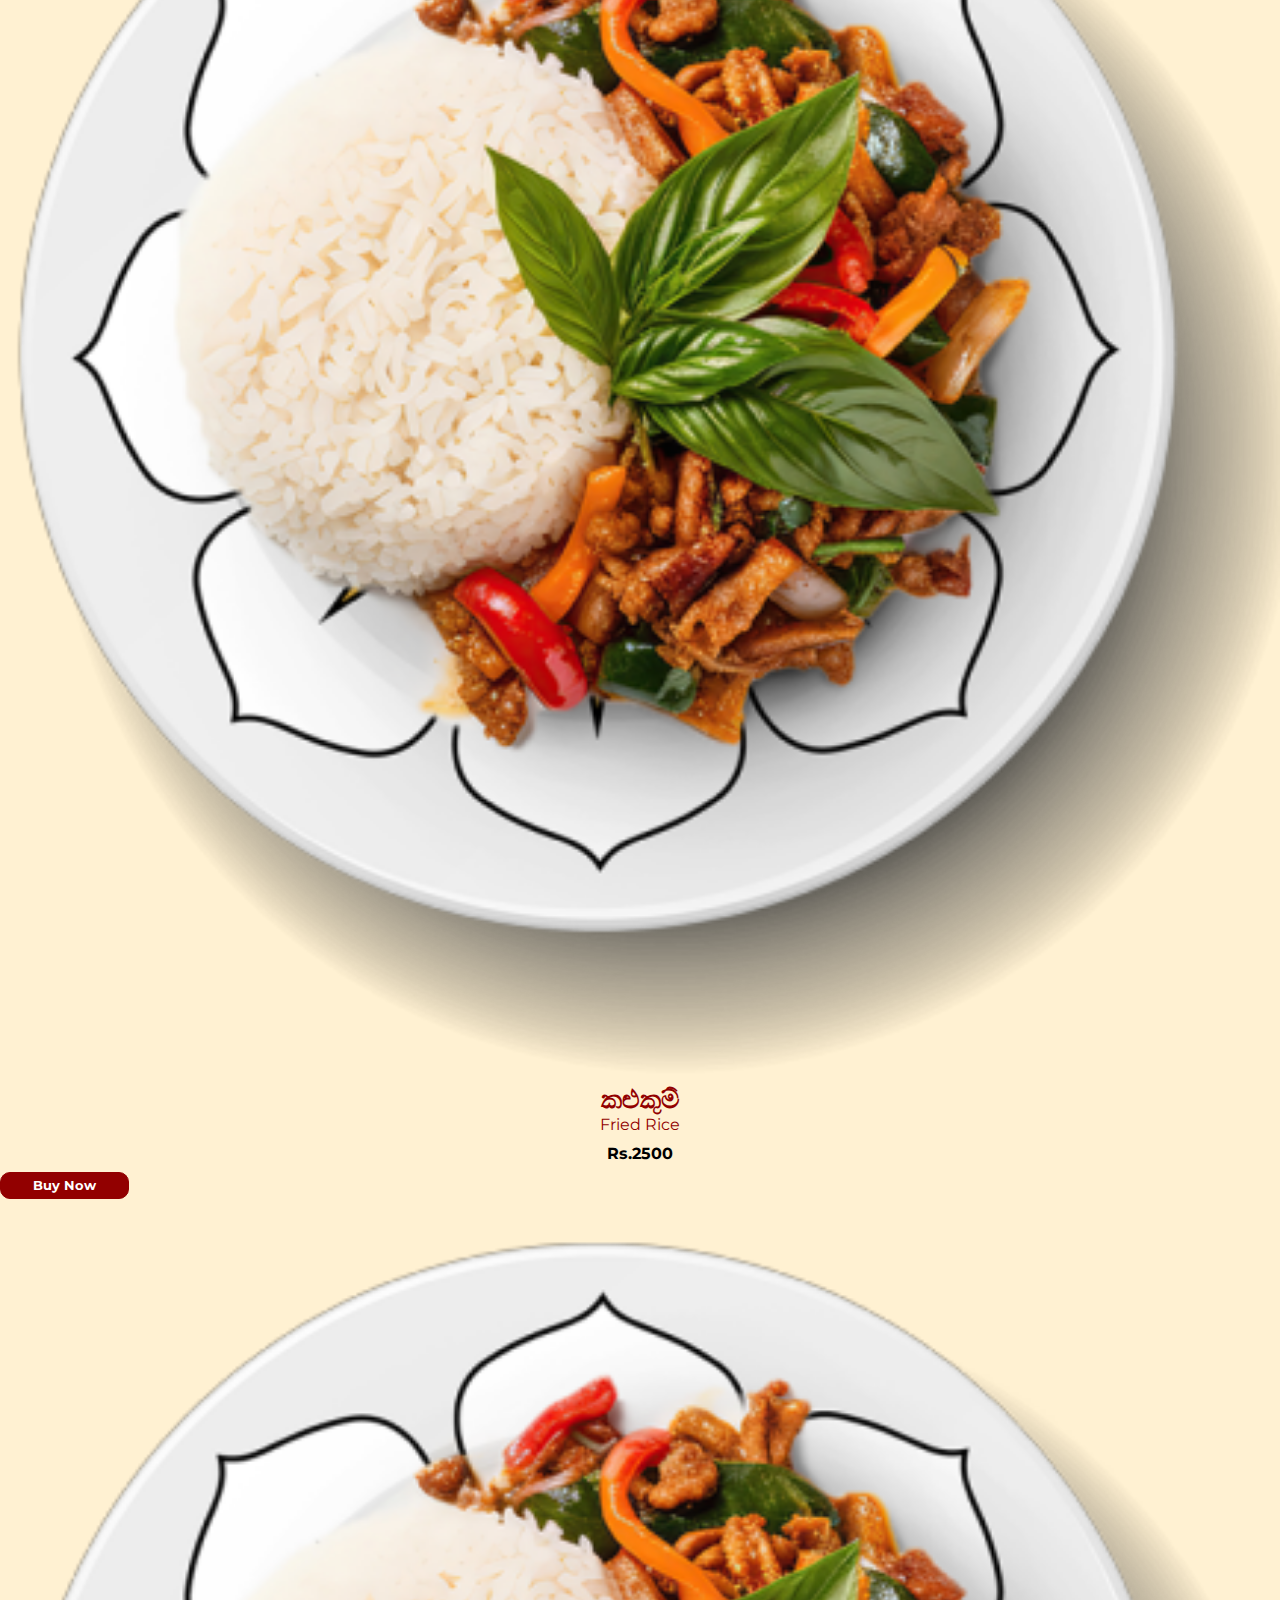
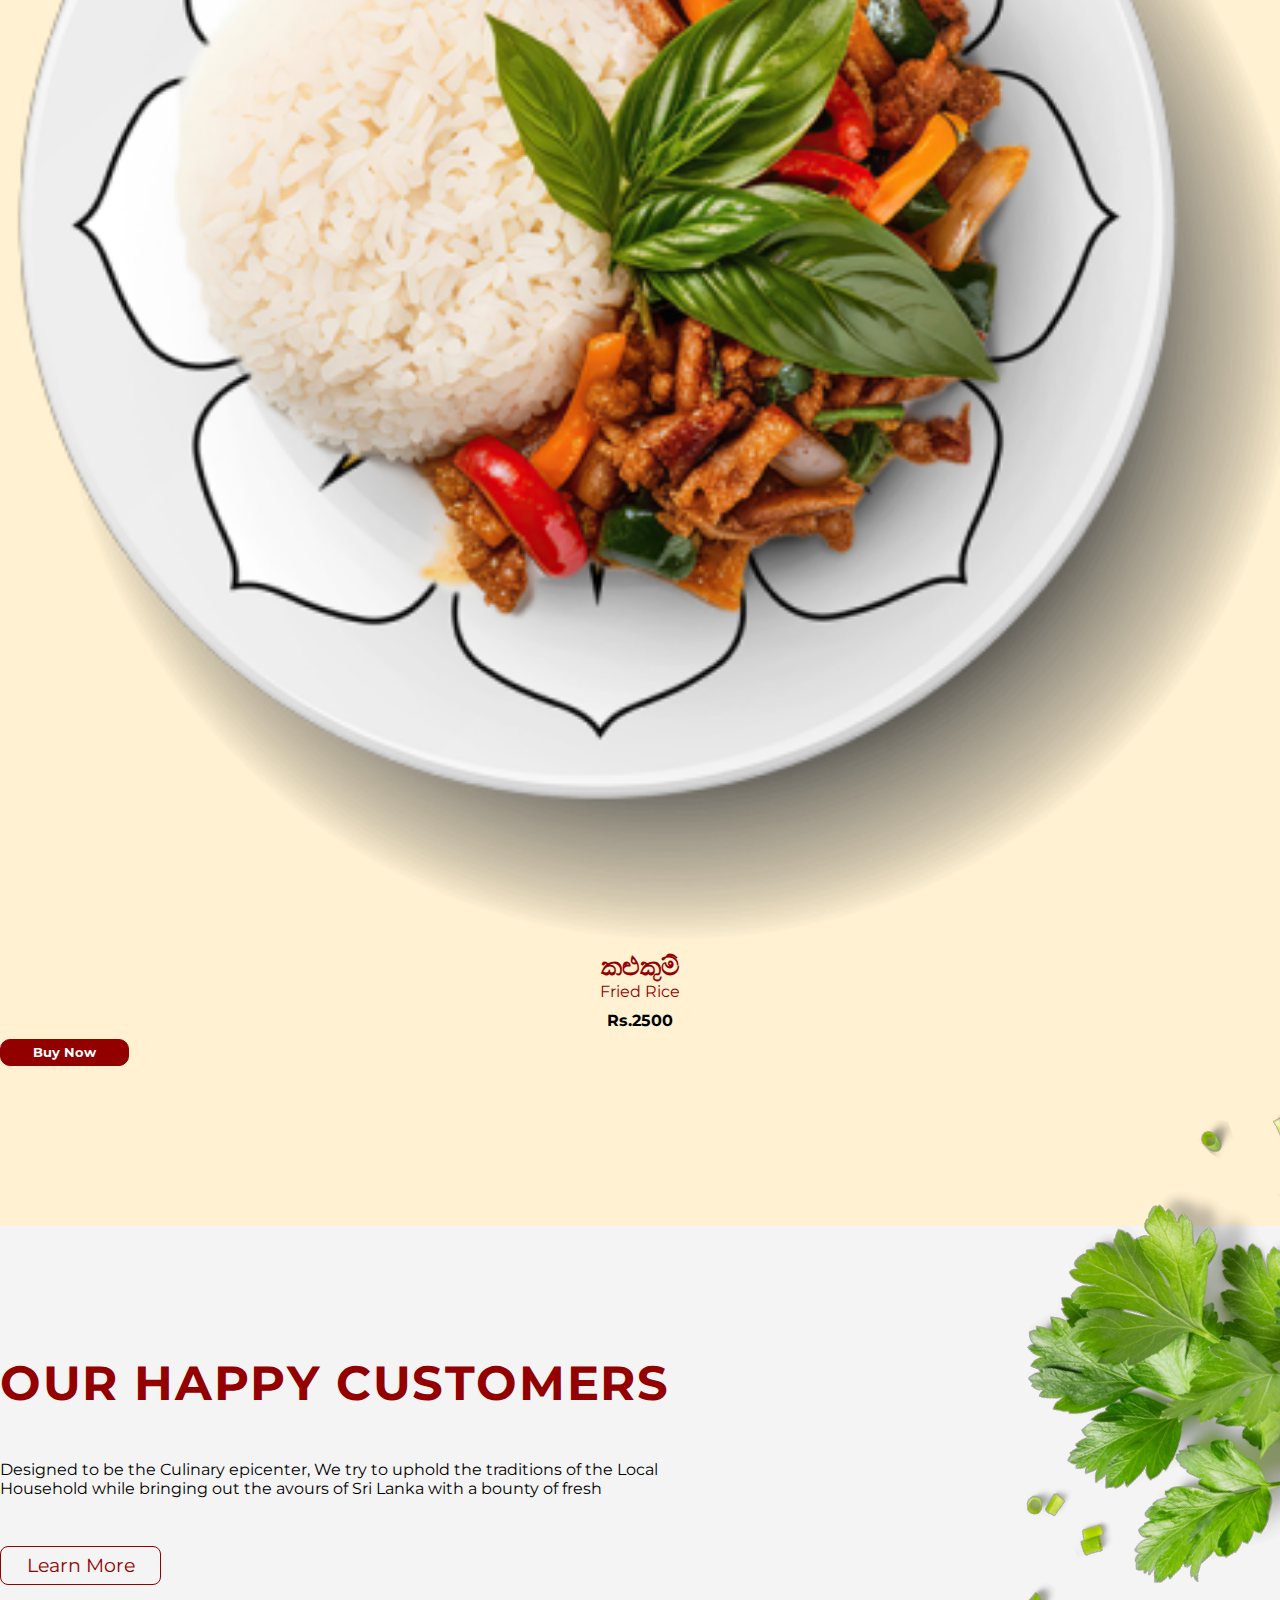
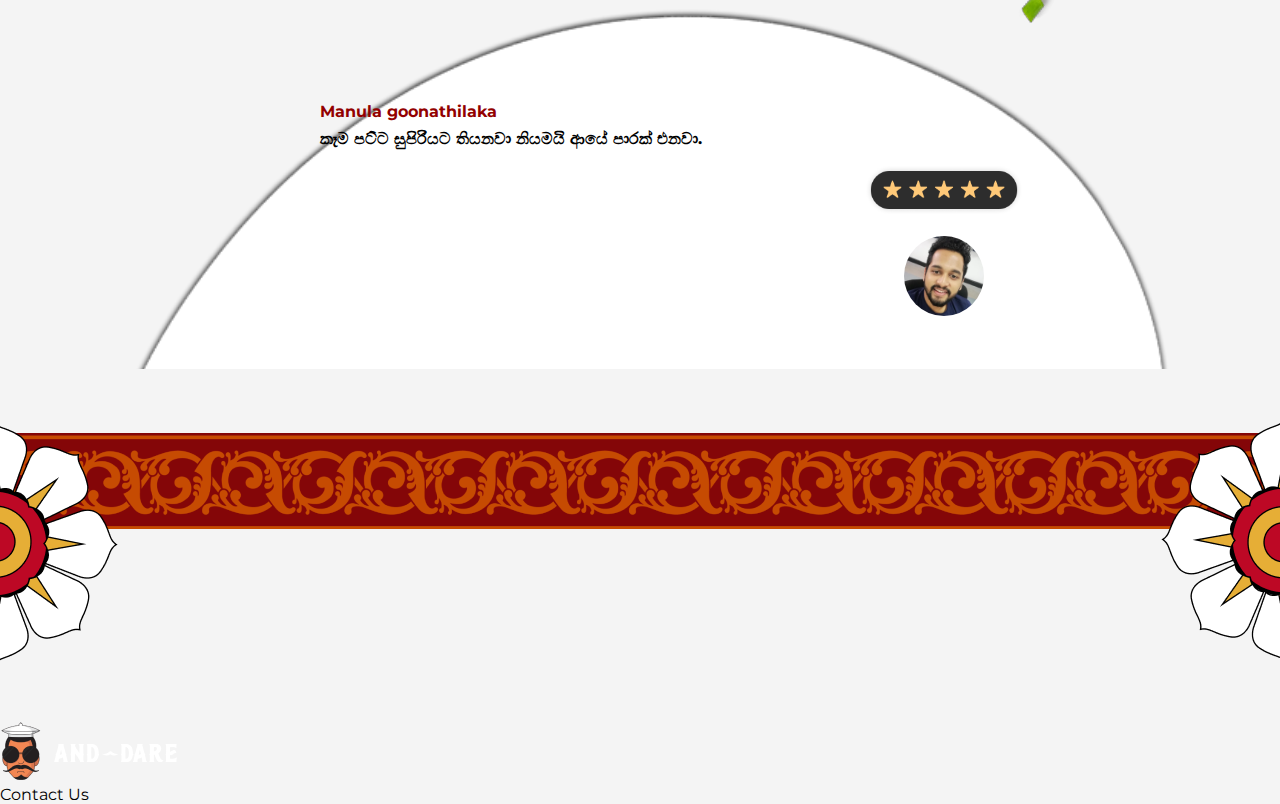
==== commit ff872efc: "add sections" ====
--- a/index.html
+++ b/index.html
@@ -199,20 +199,24 @@
                     <div class="title">කළුකුම්</div>
                     <div class="subtitle">Fried Rice</div>
                     <div class="price">Rs.2500</div>
-                    <div class="buy-btn-container d-flex justify-content-center">
+                    <div
+                      class="buy-btn-container d-flex justify-content-center"
+                    >
                       <div class="buy-btn">Buy Now</div>
                     </div>
                   </div>
                 </div>
                 <div class="col-md-4">
                   <div class="dish-img-container">
-                    <img src="./Assets/images/plate-r1.png" alt=""/>
+                    <img src="./Assets/images/plate-r1.png" alt="" />
                   </div>
                   <div class="menu-info">
                     <div class="title">කළුකුම්</div>
                     <div class="subtitle">Fried Rice</div>
                     <div class="price">Rs.2500</div>
-                    <div class="buy-btn-container d-flex justify-content-center">
+                    <div
+                      class="buy-btn-container d-flex justify-content-center"
+                    >
                       <div class="buy-btn">Buy Now</div>
                     </div>
                   </div>
@@ -225,7 +229,9 @@
                     <div class="title">කළුකුම්</div>
                     <div class="subtitle">Fried Rice</div>
                     <div class="price">Rs.2500</div>
-                    <div class="buy-btn-container d-flex justify-content-center">
+                    <div
+                      class="buy-btn-container d-flex justify-content-center"
+                    >
                       <div class="buy-btn">Buy Now</div>
                     </div>
                   </div>
@@ -235,18 +241,84 @@
           </div>
         </div>
         <div class="side-leaf-2">
-          <img src="./Assets/images/leaf-2.png" alt=""  class="h-100">
+          <img src="./Assets/images/leaf-2.png" alt="" class="h-100" />
         </div>
       </section>
       <section class="testimonials">
-        <section class="rated-dishes">
-          <div class="container">
-            <div class="row">
-              <div class="col-md-4 offset-md-1">
-              </div>
-            </div>
-          </div>
-      </section>
+        <div class="container">
+          <div class="row">
+            <div class="col-md-4 offset-md-1">
+              <div class="section-head-text">
+                <p>our Happy customers</p>
+              </div>
+              <div class="d-flex justify-content-center">
+                <p class="section-desc">
+                  Designed to be the Culinary epicenter, We try to uphold the
+                  traditions of the Local Household while bringing out the
+                  avours of Sri Lanka with a bounty of fresh
+                </p>
+              </div>
+              <div class="learn-btn-container">
+                <div class="learn-btn">Learn More</div>
+              </div>
+            </div>
+            <div class="col-md-7">
+              <div class="testimonial-container">
+                <div class="testimonial-item">
+                  <div class="testimonial-name">Manula goonathilaka</div>
+                  <div class="testimonial-text">
+                    කෑම පට්ට සුපිරියට තියනවා නියමයි ආයේ පාරක් එනවා.
+                  </div>
+                  <div class="testimonial-imgs">
+                    <div class="rating-container">
+                      <img src="./Assets/images/star-rating.png" alt="" />
+                    </div>
+                    <div class="person-container">
+                      <img src="./Assets/images/person-1.png" alt="" />
+                    </div>
+                  </div>
+                </div>
+              </div>
+            </div>
+          </div>
+        </div>
+      </section>
+      <div class="footer-bar">
+        <div class="flower-right">
+          <img src="./Assets/images/flower-right.png" alt="" class="h-100" />
+        </div>
+        <div class="flower-left">
+          <img src="./Assets/images/flower-left.png" alt="" class="h-100" />
+        </div>
+      </div>
+      <section class="testimonials">
+        <div class="container">
+          <div class="row">
+            <div class="col-md-10 offset-md-1"></div>
+          </div>
+        </div>
+      </section>
+      <footer>
+        <div class="container">
+          <div class="row">
+            <div class="col-md-10 offset-md-1">
+              <div class="row">
+                <div class="col-md-6">
+                  <div class="footer-logo-container">
+                    <img src="./Assets/images/Navlogo.png" alt="">
+                  </div>
+                  <div class="contact">
+                    <div class="footer-headtext">
+                      Contact Us
+                    </div>
+                  </div>
+                </div>
+                <div class="col-md-6"></div>
+              </div>
+            </div>
+          </div>
+        </div>
+      </footer>
     </main>
     <script
       defer
--- a/css/index.css
+++ b/css/index.css
@@ -1,6 +1,6 @@
 body {
   margin: 0;
-  font-family: "Montserrat", sans-serif;
+  font-family: 'Montserrat', sans-serif;
   background-color: #f4f4f4;
 }
 
@@ -28,7 +28,7 @@
       rgba(255, 27, 27, 0.2),
       rgba(255, 27, 27, 0.2)
     ),
-    url("../Assets/images/Top\ Bar.png");
+    url('../Assets/images/Top\ Bar.png');
   height: 5rem;
   font-weight: 600;
 }
@@ -80,6 +80,27 @@
   padding: 8px 24px;
   background-color: #e6ae36;
   border-radius: 5%;
+}
+
+.footer-bar {
+  position: relative;
+  height: 6rem;
+  background-image: url("../Assets/images/footer-bar.png");
+  background-repeat: repeat;
+}
+
+.flower-left {
+  position: absolute;
+  height: 8.5rem;
+  left: 0;
+  top: -1.25rem;
+}
+
+.flower-right {
+  position: absolute;
+  height: 8.5rem;
+  right: 0;
+  top: -1.25rem;
 }
 
 @media (max-width: 768px) {
@@ -142,6 +163,16 @@
     display: flex;
     justify-content: center;
   }
+
+  .footer-bar {
+    height: 4rem;
+  }
+
+  .flower-left,
+  .flower-right {
+    height: 5rem;
+    top:-0.5rem
+  }
 }
 
 .nav-link a {
--- a/css/sections.css
+++ b/css/sections.css
@@ -7,7 +7,7 @@
   color: #920000;
   font-size: 3rem;
   font-weight: bold;
-  letter-spacing: 0.2rem;
+  letter-spacing: 0.1rem;
   text-transform: uppercase;
 }
 
@@ -22,10 +22,10 @@
 
 .learn-btn {
   font-size: 1.2rem;
-  padding: 0.6rem 2.4rem;
+  padding: 0.4rem 1.6rem;
   color: #920000;
   border: 1px solid #920000;
-  border-radius: 5%;
+  border-radius: 8px;
   width: fit-content;
 }
 
@@ -58,7 +58,6 @@
 .falvour-img-container img {
   max-height: 100%;
   max-width: 40vw;
-
 }
 
 .rated-dishes {
@@ -67,26 +66,25 @@
   position: relative;
 }
 
-
-.dish-img-container{
-  width: 100%;
-}
-
-.dish-img-container img{
-  width: 100%;
-}
-
-.rated-dishes .title{
+.dish-img-container {
+  width: 100%;
+}
+
+.dish-img-container img {
+  width: 100%;
+}
+
+.rated-dishes .title {
   font-size: 1.6rem;
   color: #920000;
   font-weight: 600;
 }
 
-.rated-dishes .subtitle{
-  color:#920000;
-}
-
-.rated-dishes .price{
+.rated-dishes .subtitle {
+  color: #920000;
+}
+
+.rated-dishes .price {
   font-weight: bold;
   margin: 0.6rem 0;
 }
@@ -103,25 +101,77 @@
 }
 
 .buy-btn:hover {
-  color:#920000;
+  color: #920000;
   background-color: #fff;
   cursor: pointer;
 }
 
-.menu-info{
+.menu-info {
   text-align: center;
   margin-bottom: 2rem;
 }
-
-
 
 .side-leaf-2 {
   position: absolute;
   right: 0;
-  bottom : -7rem;
+  bottom: -7rem;
   height: 14rem;
-}
-
+  z-index: 10;
+}
+
+.testimonials {
+  padding: 8rem 0 4rem;
+  position: relative;
+}
+
+.testimonial-container {
+  background-image: url('../Assets/images/testimonial-bg.png');
+  background-size: cover;
+  width: 100%;
+  height: 100%;
+  display: grid;
+  place-items: center;
+  min-height: 24rem;
+}
+
+.testimonial-item{
+  width: 60%;
+  margin: 6rem auto 2rem;
+  padding-left: 4rem;
+  font-weight: bold;
+}
+
+.testimonial-name {
+  color: #920000;
+  margin-bottom: 0.5rem;
+}
+
+.rating-container {
+  width: 10rem;
+  margin: 1rem 0;
+}
+
+.rating-container img {
+  width: 100%;
+}
+
+.person-container{
+  width: 10rem;
+  display: flex;
+  justify-content: center;
+}
+
+.person-container img {
+  width: 50%;
+  border-radius: 50%;
+}
+
+
+.testimonial-imgs {
+  display: flex;
+  flex-direction: column;
+  align-items: flex-end;
+}
 
 @media (max-width: 768px) {
   .section-head-text {
@@ -129,16 +179,16 @@
     font-weight: 900;
   }
 
-  .text-logo{
+  .text-logo {
     height: 1.5rem;
   }
 
-  .why-us{
+  .why-us {
     padding: 2rem 0 8rem;
     position: relative;
   }
 
-  .why-img-container{
+  .why-img-container {
     position: absolute;
     height: 16rem;
     right: 1rem;
@@ -151,9 +201,8 @@
     background-color: #fff;
     position: relative;
   }
-  
-
-  .falvour-img-container{
+
+  .falvour-img-container {
     left: 0;
     top: auto;
     bottom: 6rem;
@@ -161,21 +210,35 @@
     height: fit-content;
   }
 
-  .falvour-img-container img{
+  .falvour-img-container img {
     height: auto;
     width: 100%;
   }
 
-  .flavours .section-desc{
+  .flavours .section-desc {
     padding-left: 8rem;
   }
 
-  .dish-img-container{
+  .dish-img-container {
     text-align: center;
   }
 
-  .dish-img-container img{
+  .dish-img-container img {
     width: 50%;
   }
-  
-}
+
+  .testimonial-container{
+    background-image: none;
+  }
+  .testimonial-item{
+    width: 90%;
+    padding: 0;
+    border: 1px solid #920000 ;
+    border-radius: 10px;
+    padding: 1rem;
+  }
+
+  .testimonial-imgs{
+    align-items: center;
+  }
+}
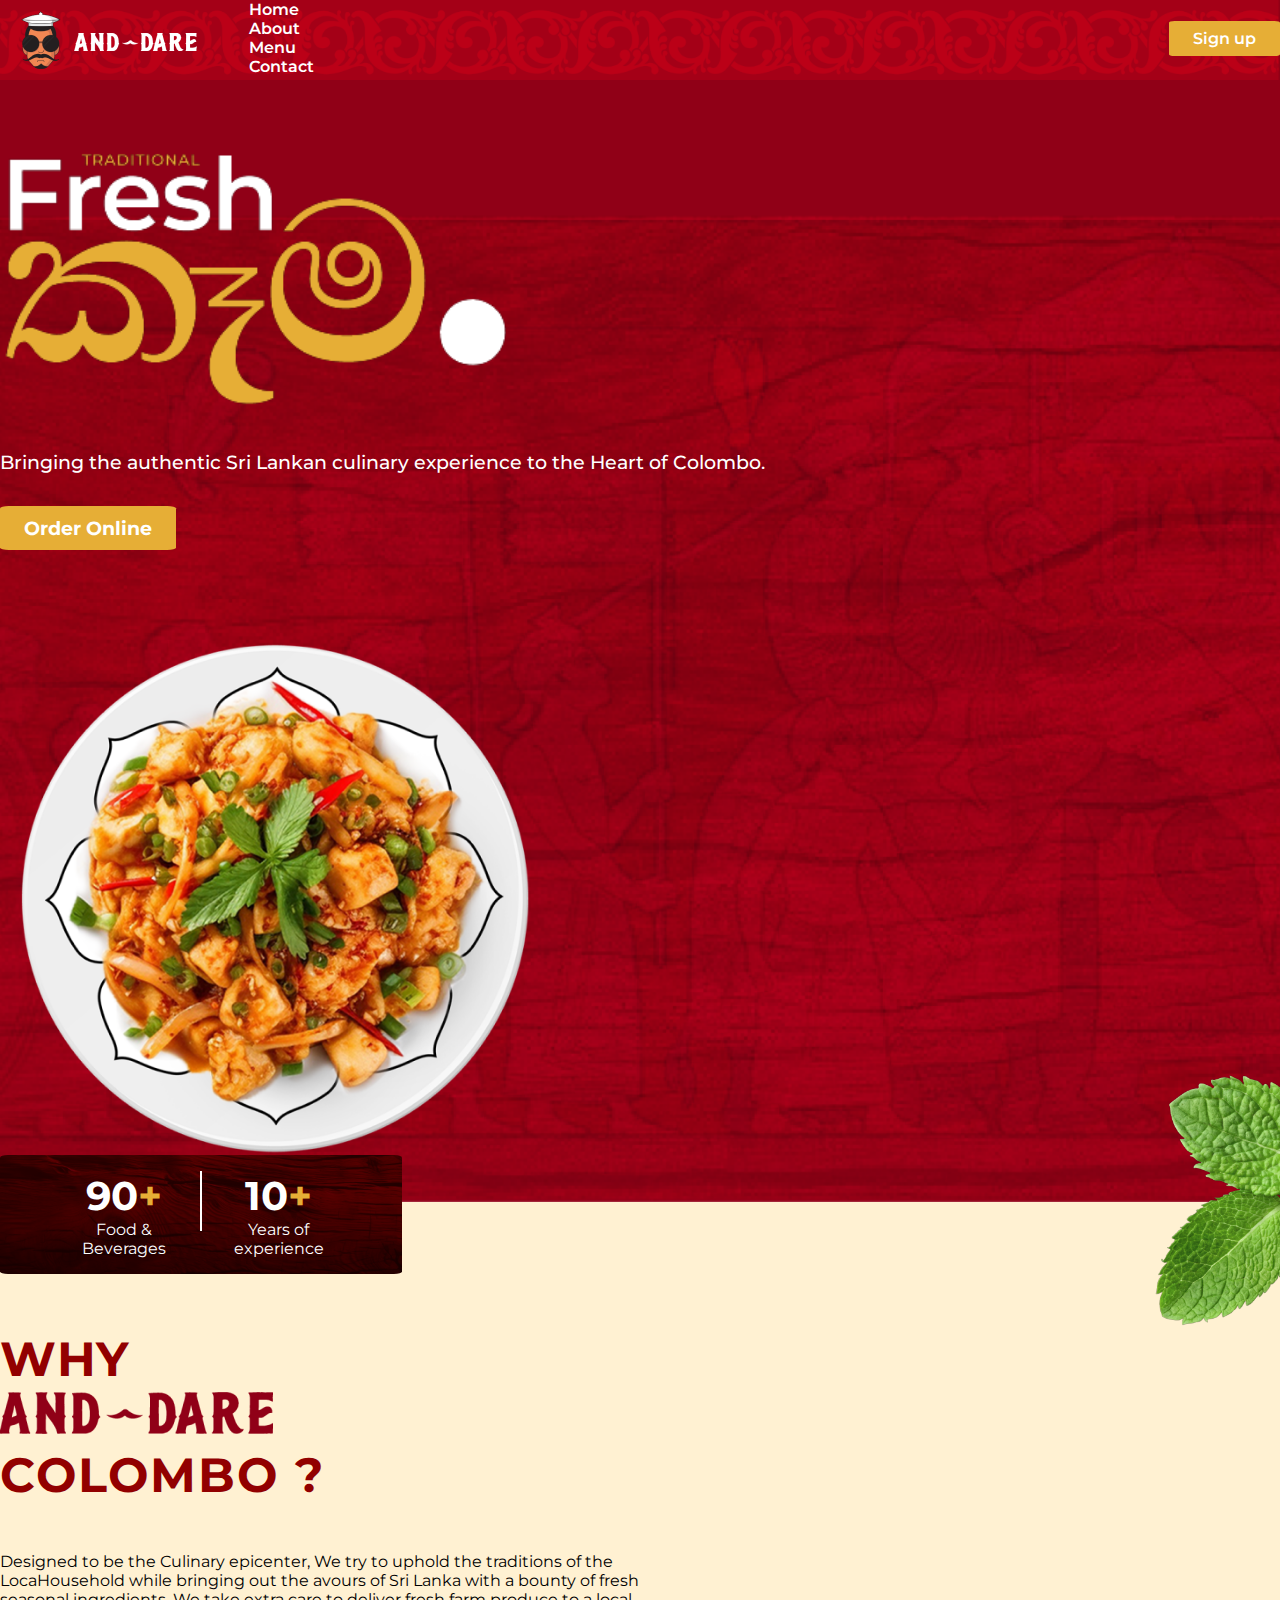
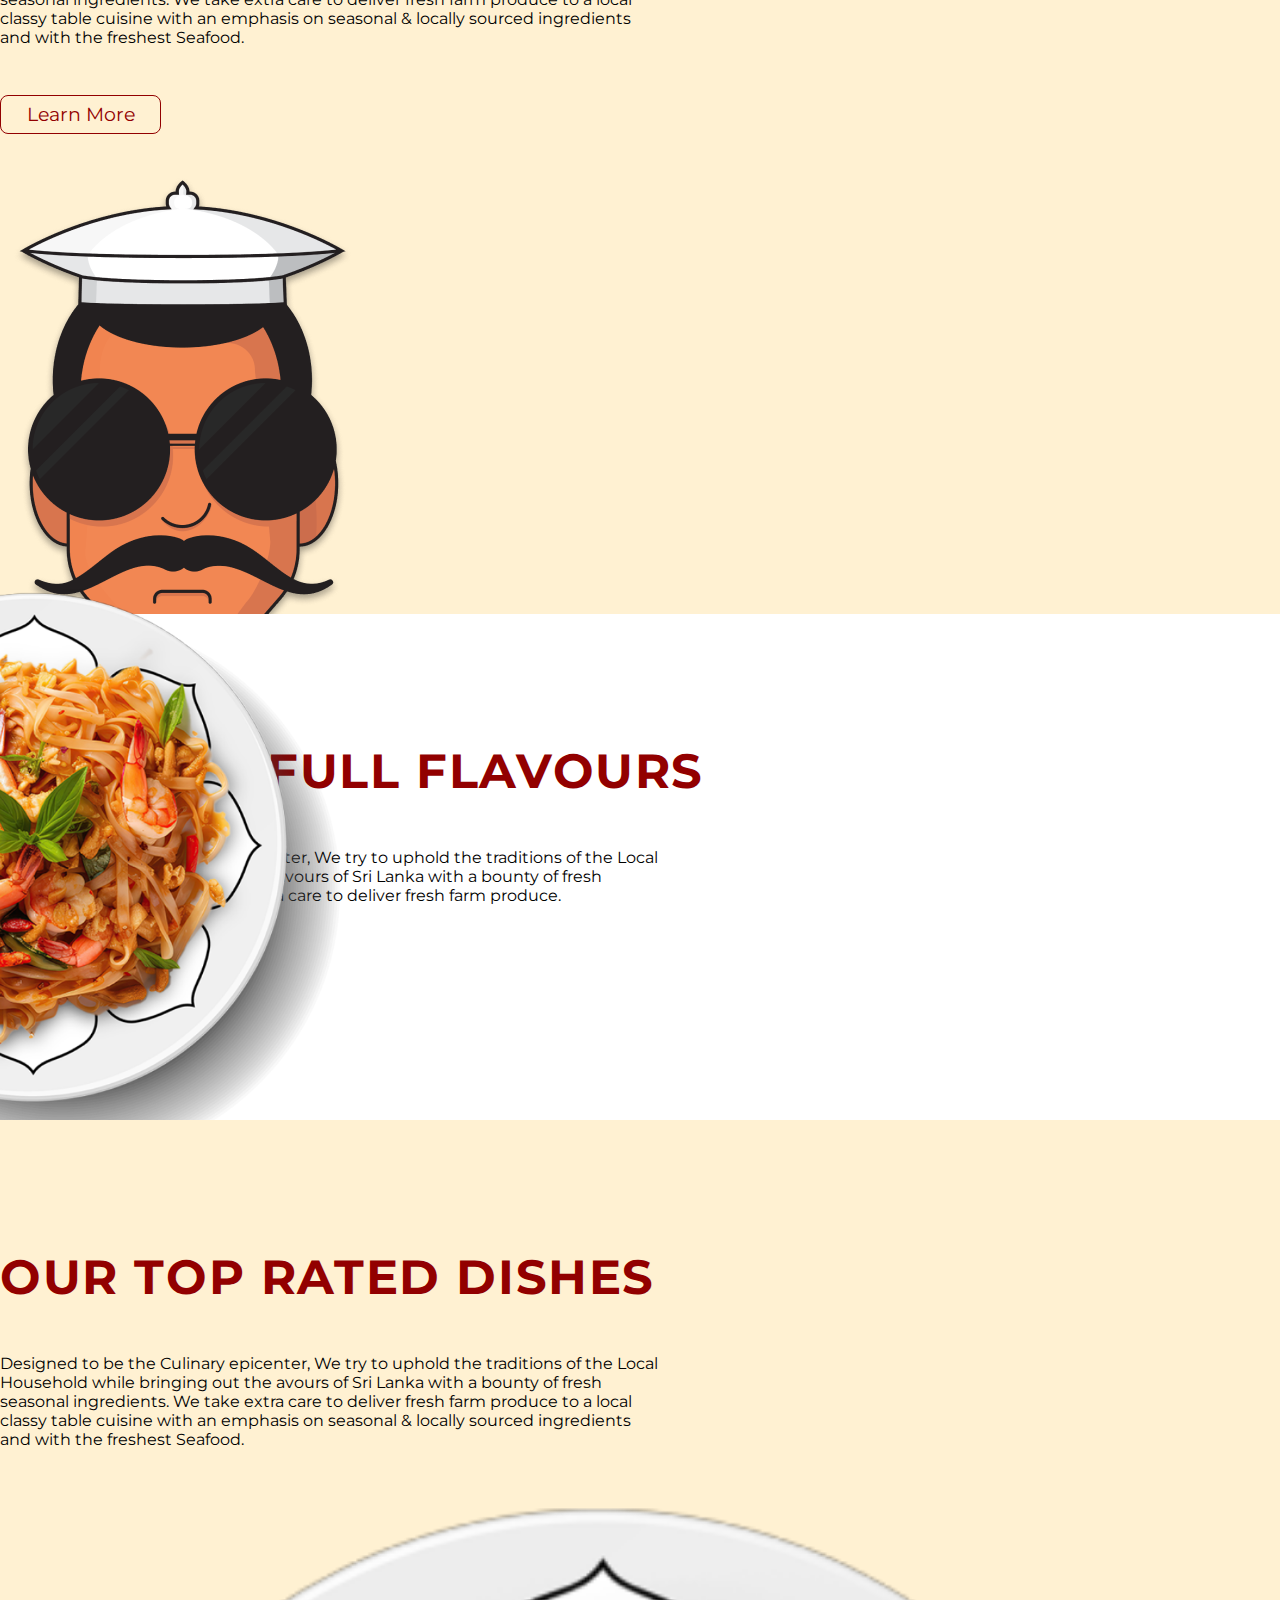
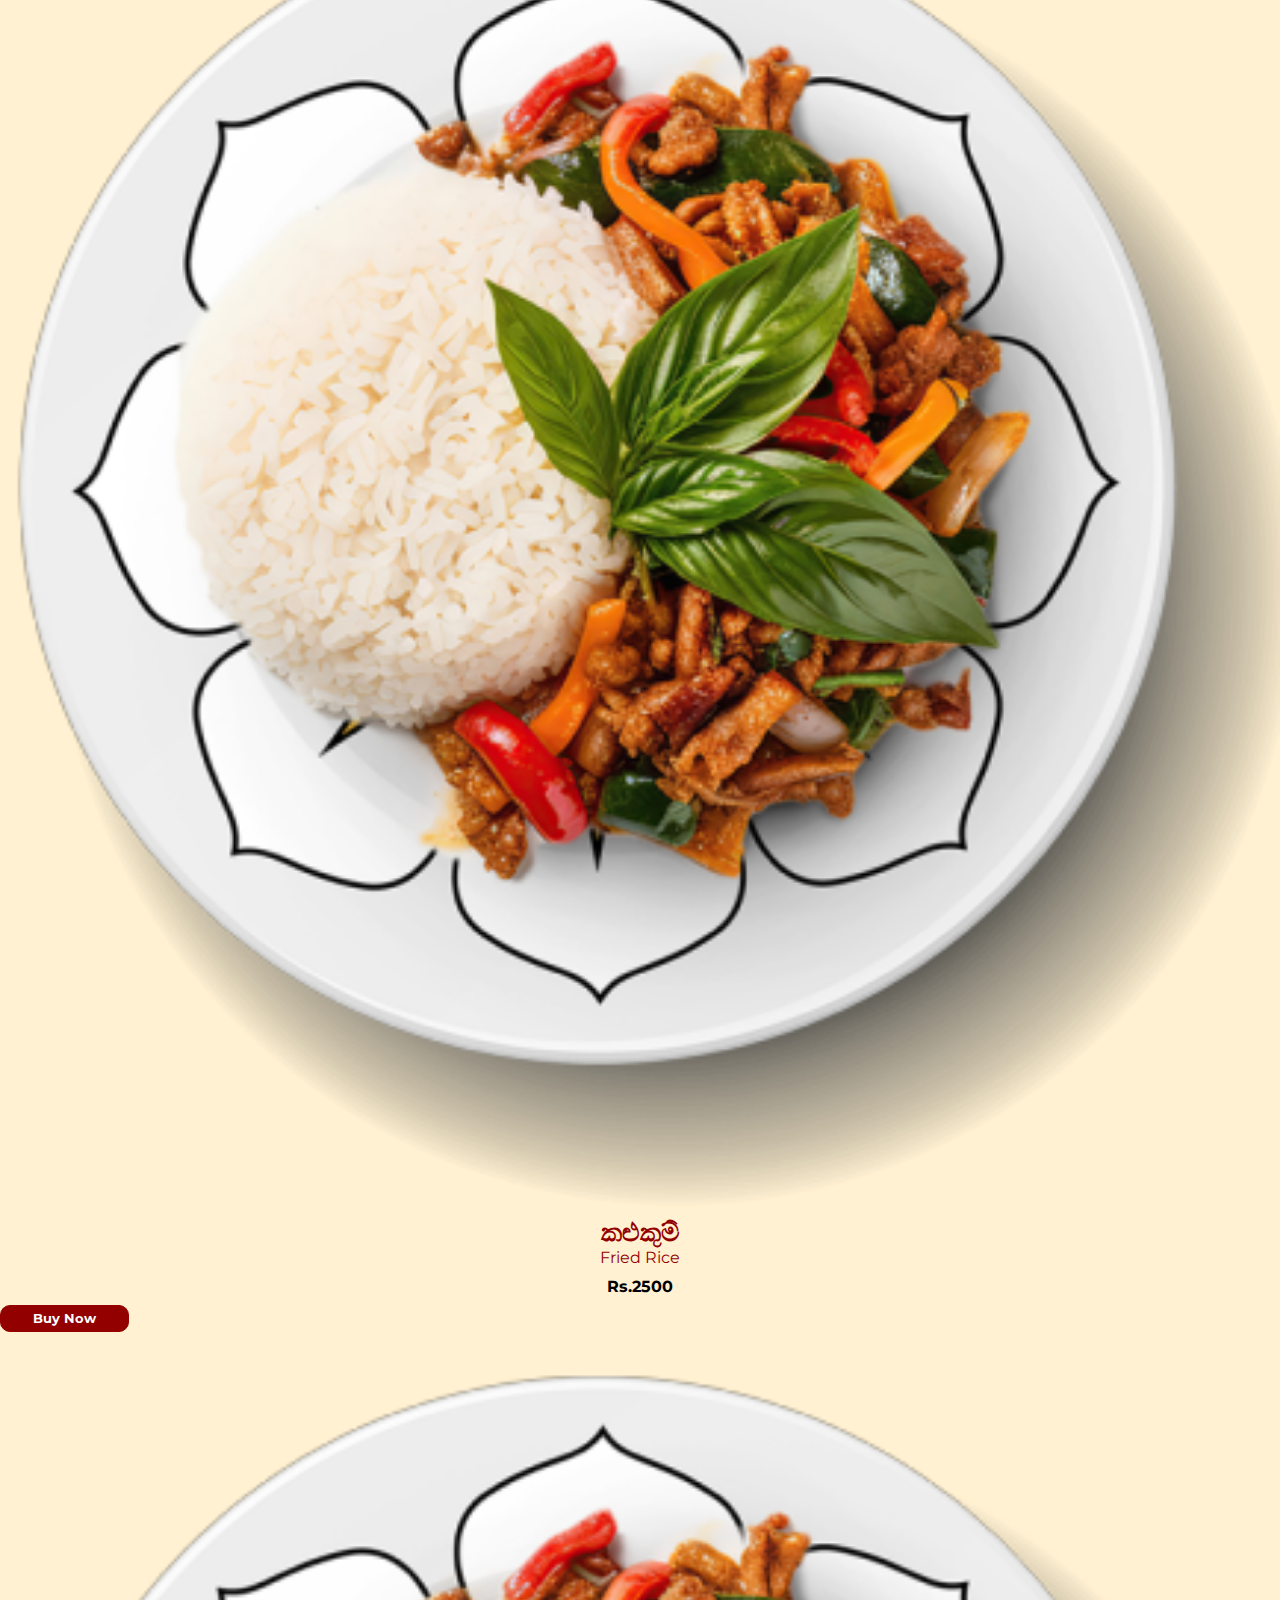
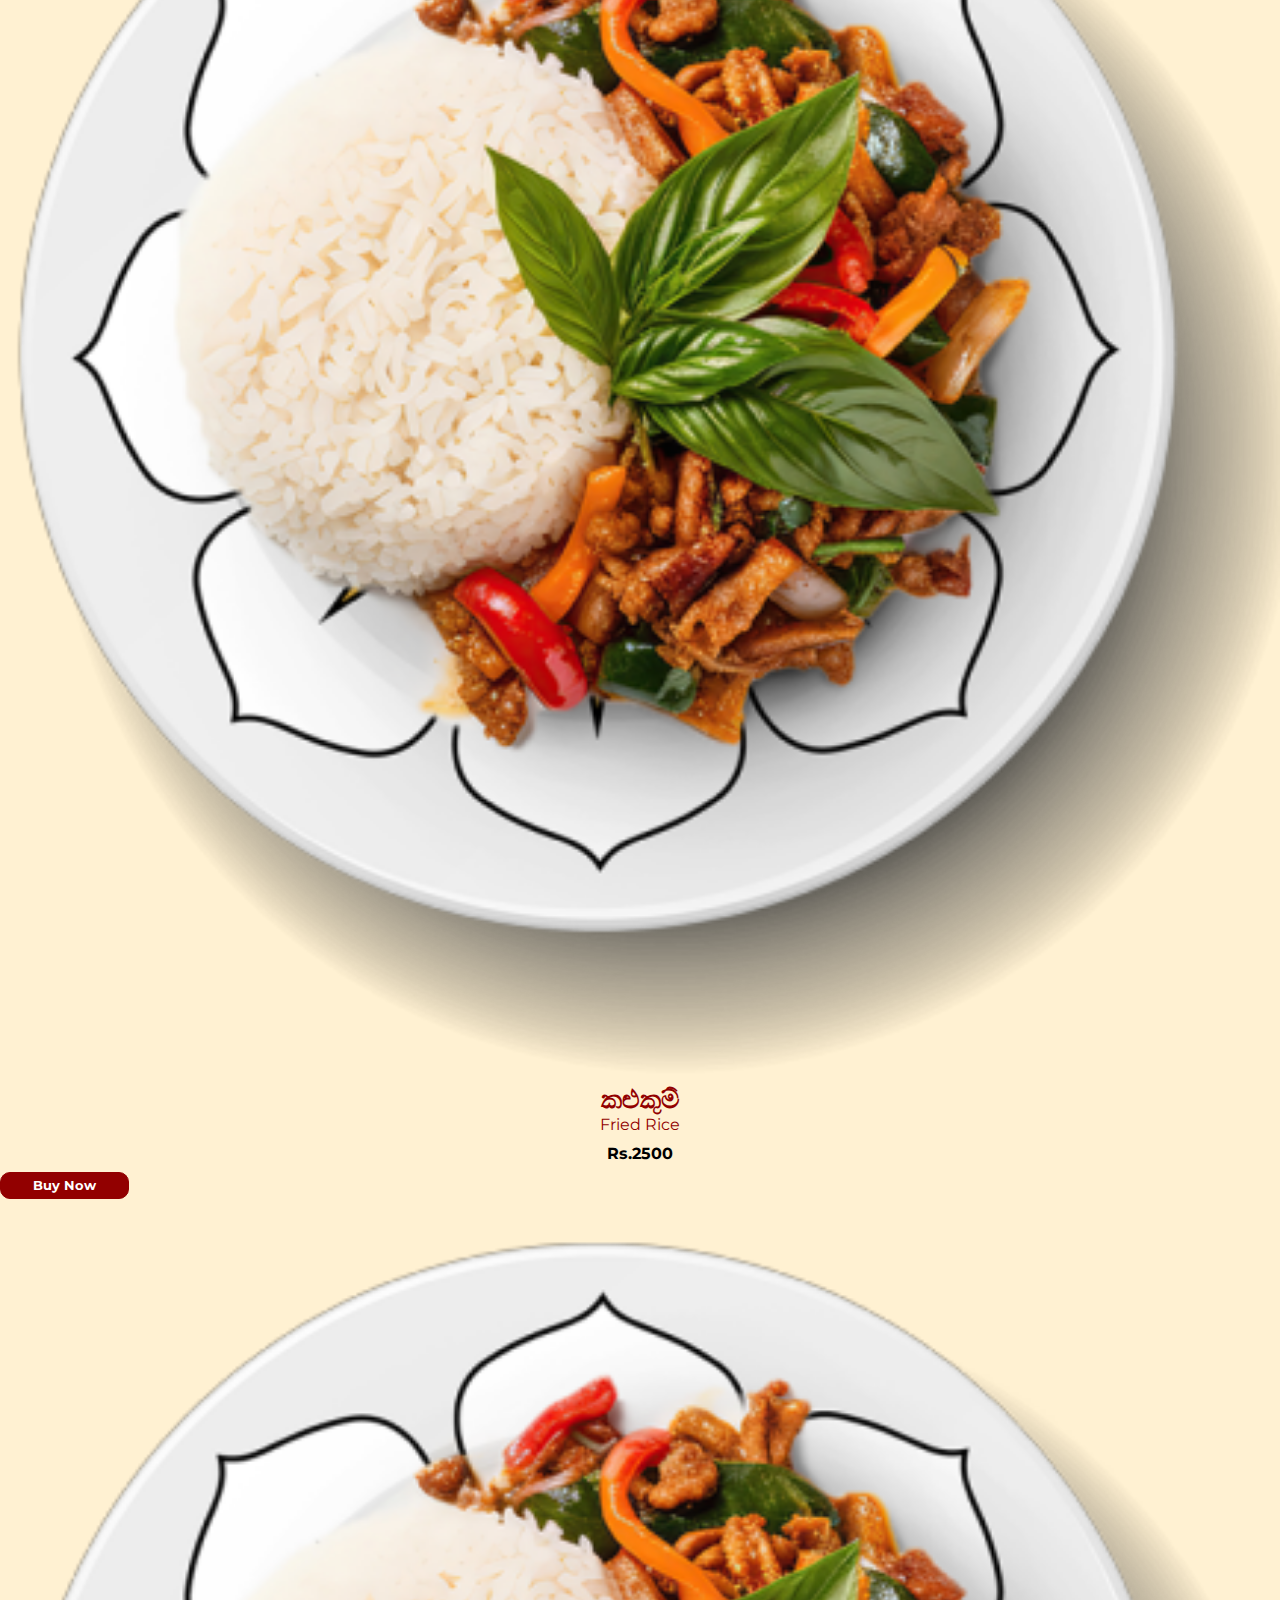
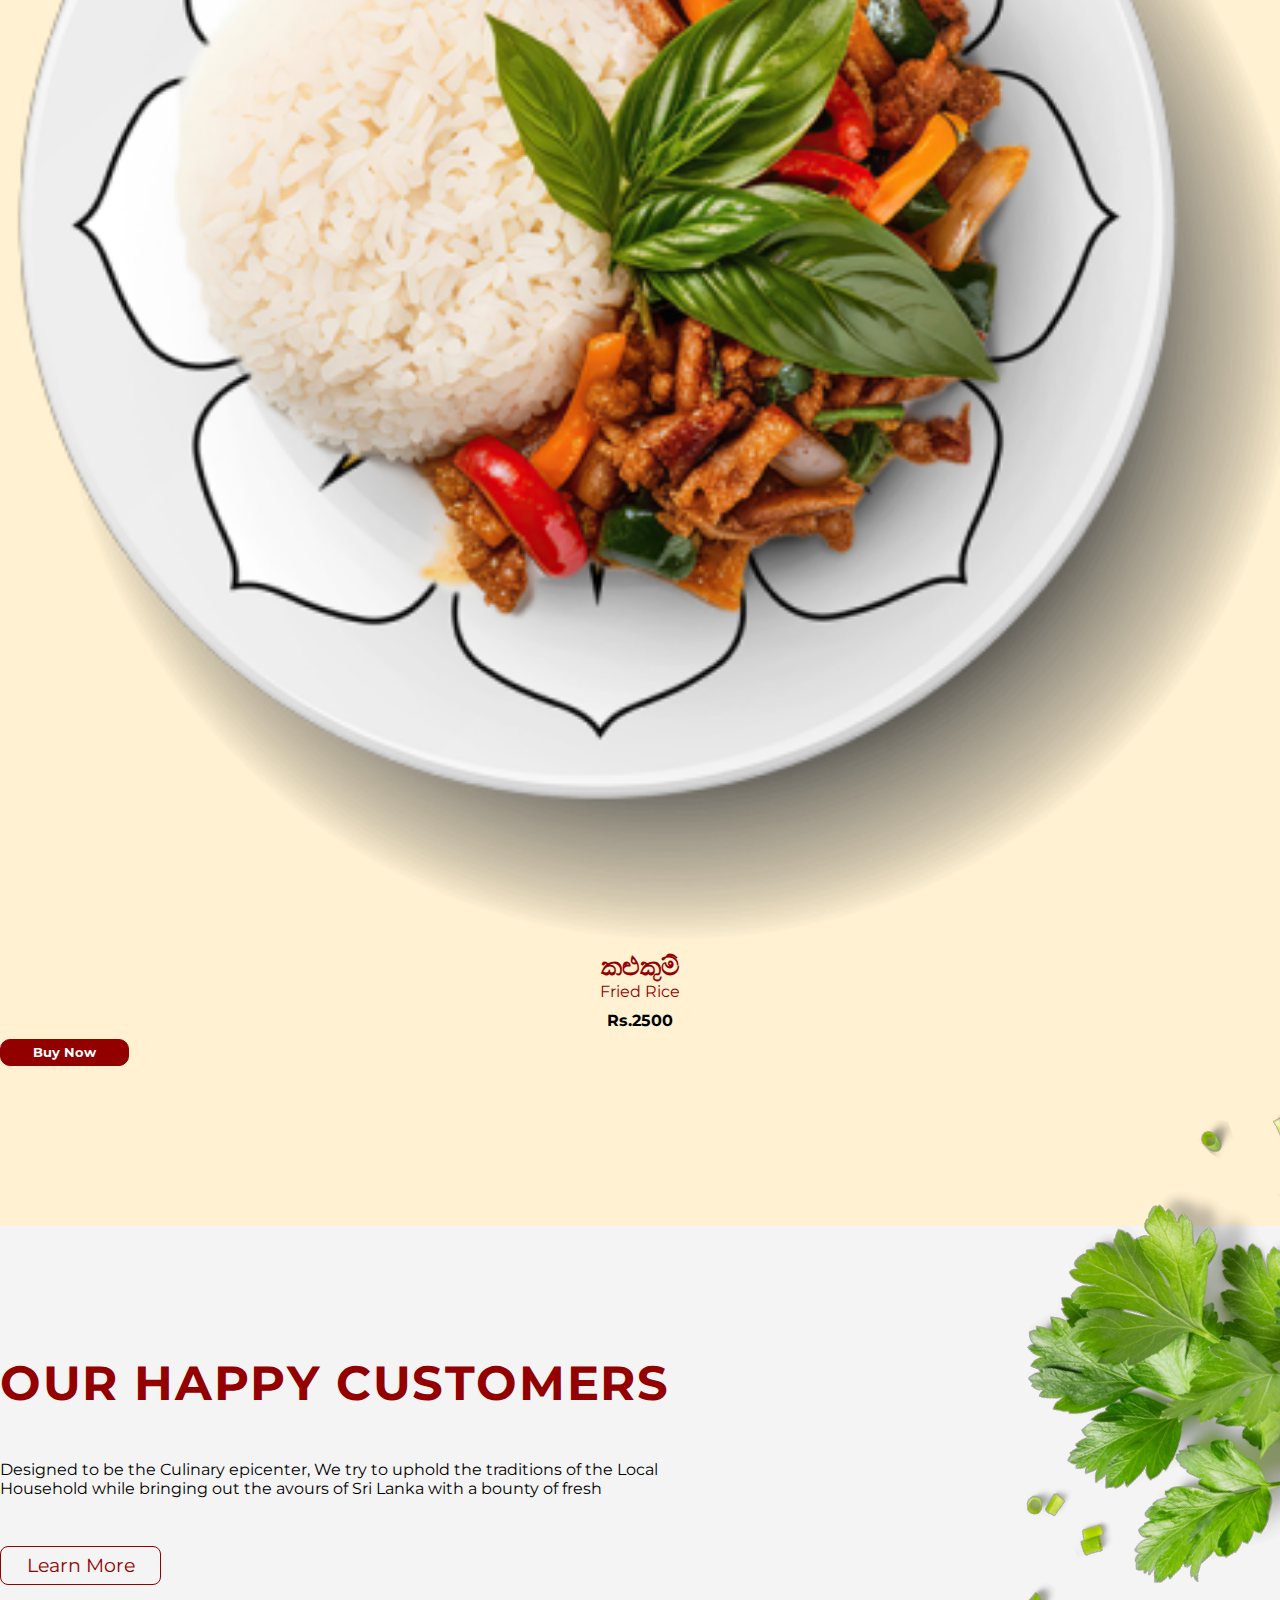
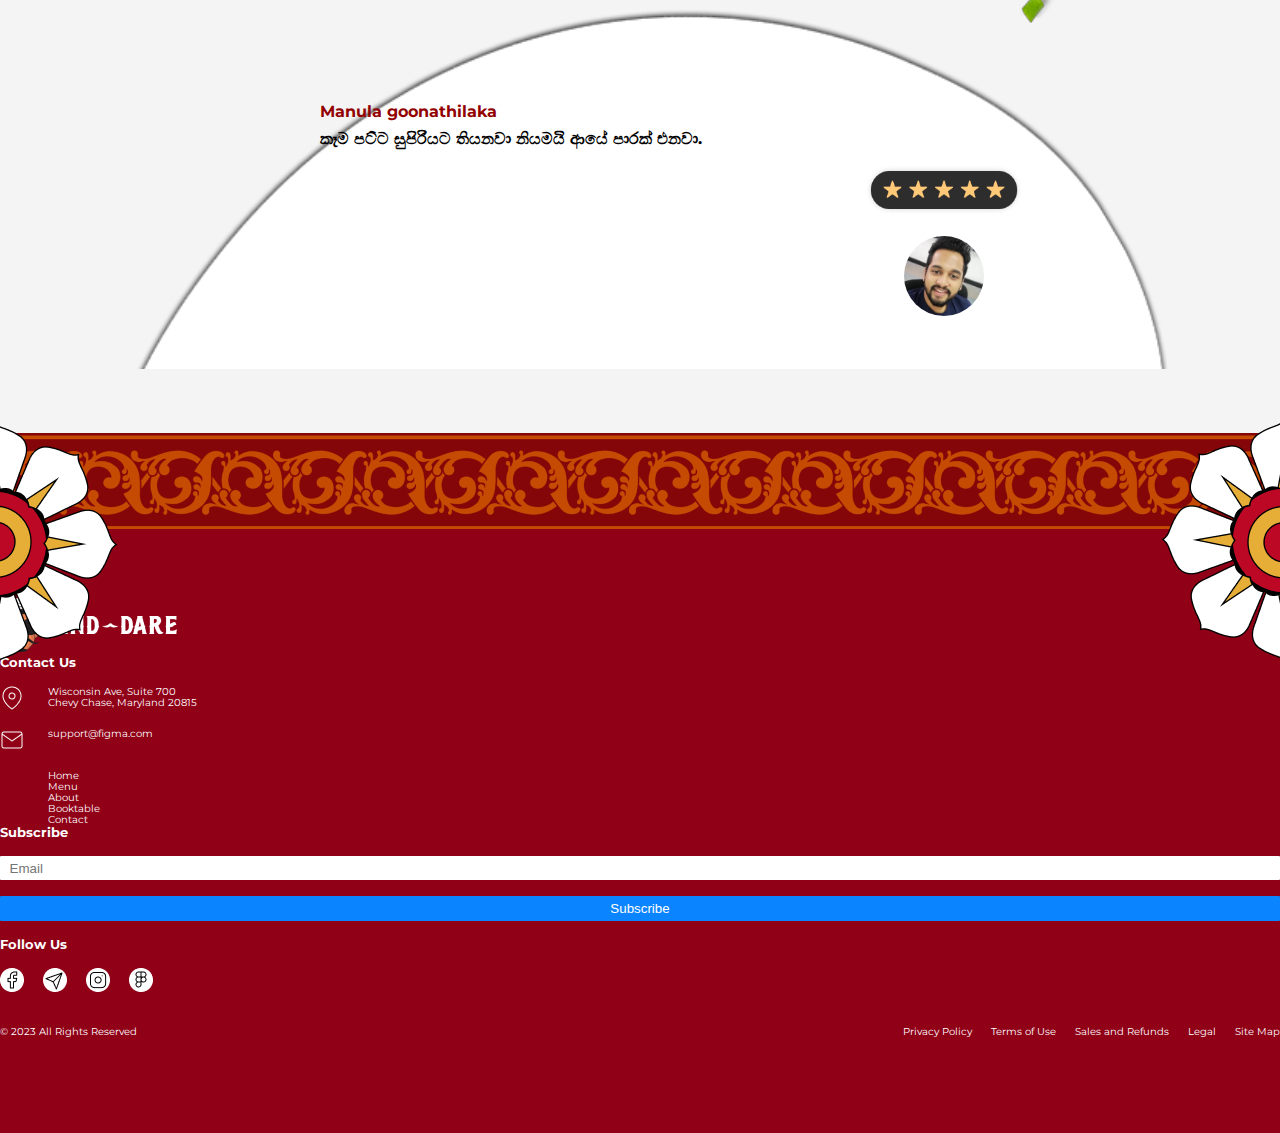
==== commit bc599038: "landing page complete" ====
--- a/index.html
+++ b/index.html
@@ -21,35 +21,40 @@
   <body>
     <nav class="header">
       <div class="container-md nav-content">
-        <div>
-          <a href="" class="logo"><img src="./Assets/images/Navlogo.png" /></a>
-        </div>
-
-        <div class="menu">
-          <div class="">
-            <div class="nav-links d-flex">
-              <div class="link-container">
-                <a href="#work" class="nav-link">Home</a>
-              </div>
-              <div class="link-container">
-                <a href="#work" class="nav-link">About</a>
-              </div>
-              <div class="link-container">
-                <a href="#work" class="nav-link">Menu</a>
-              </div>
-              <div class="link-container">
-                <a href="#work" class="nav-link">Contact</a>
-              </div>
-            </div>
-          </div>
-          <div class="btn-container">
-            <div class="action-btn">Sign up</div>
-          </div>
-        </div>
-        <div class="hamburger">
-          <span class="bar"></span>
-          <span class="bar"></span>
-          <span class="bar"></span>
+        <div class="row">
+          <div class="col-md-10 offset-md-1 d-flex justify-content-between">
+            <div>
+              <a href="" class="logo"
+                ><img src="./Assets/images/Navlogo.png"
+              /></a>
+            </div>
+            <div class="menu">
+              <div class="">
+                <div class="nav-links d-flex">
+                  <div class="link-container">
+                    <a href="#work" class="nav-link">Home</a>
+                  </div>
+                  <div class="link-container">
+                    <a href="#work" class="nav-link">About</a>
+                  </div>
+                  <div class="link-container">
+                    <a href="#work" class="nav-link">Menu</a>
+                  </div>
+                  <div class="link-container">
+                    <a href="#work" class="nav-link">Contact</a>
+                  </div>
+                </div>
+              </div>
+              <div class="btn-container">
+                <div class="action-btn">Sign up</div>
+              </div>
+            </div>
+            <div class="hamburger">
+              <span class="bar"></span>
+              <span class="bar"></span>
+              <span class="bar"></span>
+            </div>
+          </div>
         </div>
       </div>
     </nav>
@@ -291,29 +296,126 @@
           <img src="./Assets/images/flower-left.png" alt="" class="h-100" />
         </div>
       </div>
-      <section class="testimonials">
-        <div class="container">
-          <div class="row">
-            <div class="col-md-10 offset-md-1"></div>
-          </div>
-        </div>
-      </section>
       <footer>
         <div class="container">
           <div class="row">
             <div class="col-md-10 offset-md-1">
-              <div class="row">
+              <div class="row footer-content">
                 <div class="col-md-6">
-                  <div class="footer-logo-container">
-                    <img src="./Assets/images/Navlogo.png" alt="">
-                  </div>
-                  <div class="contact">
-                    <div class="footer-headtext">
-                      Contact Us
-                    </div>
-                  </div>
-                </div>
-                <div class="col-md-6"></div>
+                  <div class="row">
+                    <div class="col-4 col-md-6">
+                      <div class="footer-logo-container">
+                        <div>
+                          <img
+                            src="./Assets/images/Navlogo.png"
+                            alt=""
+                            class="w-100"
+                          />
+                        </div>
+                      </div>
+                    </div>
+                    <div class="col-8 col-md-6">
+                      <div class="contact">
+                        <div class="footer-headtext">Contact Us</div>
+                        <div class="contact-item">
+                          <div class="contact-item-icon">
+                            <img
+                              src="./Assets/images/contact-icon-1.png"
+                              alt=""
+                            />
+                          </div>
+                          <div class="contact-item-text">
+                            <p class="m-0">Wisconsin Ave, Suite 700</p>
+                            <p class="m-0">Chevy Chase, Maryland 20815</p>
+                          </div>
+                        </div>
+                        <div class="contact-item">
+                          <div class="contact-item-icon">
+                            <img
+                              src="./Assets/images/contact-icon-2.png"
+                              alt=""
+                            />
+                          </div>
+                          <div class="contact-item-text">
+                            <p>support@figma.com</p>
+                          </div>
+                        </div>
+                      </div>
+                    </div>
+                  </div>
+                </div>
+                <div class="col-md-6">
+                  <div class="row">
+                    <div class="col-md-6">
+                      <div class="footer-page-links">
+                        <p>Home</p>
+                        <p>Menu</p>
+                        <p>About</p>
+                        <p>Booktable</p>
+                        <p>Contact</p>
+                      </div>
+                    </div>
+                    <div class="col-md-6">
+                      <div>
+                        <div class="subscribe">
+                          <div class="footer-headtext">Subscribe</div>
+                          <form action="/">
+                            <div class="footer-input">
+                              <input
+                                type="text"
+                                id="lname"
+                                name="email"
+                                placeholder="Email"
+                              />
+                            </div>
+                            <div class="footer-btn-container">
+                              <input
+                                type="submit"
+                                value="Subscribe"
+                                class="footer-submit-btn"
+                              />
+                            </div>
+                          </form>
+                        </div>
+                        <div class="footer-follow">
+                          <div class="footer-headtext">Follow Us</div>
+                          <div class="social-links">
+                            <img
+                              src="./Assets/images/social-1.png"
+                              alt=""
+                              class="social-link-icon"
+                            />
+                            <img
+                              src="./Assets/images/social-2.png"
+                              alt=""
+                              class="social-link-icon"
+                            />
+                            <img
+                              src="./Assets/images/social-3.png"
+                              alt=""
+                              class="social-link-icon"
+                            />
+                            <img
+                              src="./Assets/images/social-4.png"
+                              alt=""
+                              class="social-link-icon"
+                            />
+                          </div>
+                        </div>
+                      </div>
+                    </div>
+                  </div>
+                </div>
+              </div>
+              <div class="footer-subtext">
+                <p>© 2023 All Rights Reserved</p>
+                <div class="subtext-links">
+                  <span>Privacy Policy</span>
+                  <span>Terms of Use</span>
+                  <span>Sales and Refunds</span>
+                  <span>Legal</span>
+                  <span>Site Map</span>
+                </div>
               </div>
             </div>
           </div>
--- a/css/index.css
+++ b/css/index.css
@@ -24,11 +24,14 @@
   position: sticky;
   width: 100%;
   z-index: 3;
-  background-image: linear-gradient(
+  /* background-image: linear-gradient(
       rgba(255, 27, 27, 0.2),
       rgba(255, 27, 27, 0.2)
     ),
-    url('../Assets/images/Top\ Bar.png');
+    url('../Assets/images/top-bar.png'); */
+  background-image: url('../Assets/images/top-bar.png');
+  background-position: center;
+  background-size: cover;
   height: 5rem;
   font-weight: 600;
 }
@@ -36,10 +39,6 @@
 .nav-content {
   width: 100%;
   z-index: 6;
-  color: white;
-  display: flex;
-  align-items: center;
-  justify-content: space-between;
 }
 
 .menu {
@@ -47,6 +46,7 @@
   align-items: center;
   justify-content: space-between;
   min-width: 60%;
+  color: white;
 }
 
 .nav-link {
@@ -85,7 +85,7 @@
 .footer-bar {
   position: relative;
   height: 6rem;
-  background-image: url("../Assets/images/footer-bar.png");
+  background-image: url('../Assets/images/footer-bar.png');
   background-repeat: repeat;
 }
 
@@ -101,6 +101,72 @@
   height: 8.5rem;
   right: 0;
   top: -1.25rem;
+}
+
+/* footer */
+footer {
+  background-color: #900017;
+  color: white;
+  padding: 4rem 0;
+  font-size: 0.6rem;
+}
+
+.footer-logo-container {
+  width: 8rem;
+}
+
+.footer-headtext {
+  font-size: 0.8rem;
+  font-weight: bold;
+  margin: 0 0 1rem;
+}
+
+.contact-item {
+  width: 100%;
+  display: flex;
+  justify-content: flex-start;
+  margin-bottom: 1rem;
+}
+
+.contact-item-icon {
+  margin-right: 1.5rem;
+}
+
+.footer-page-links {
+  padding-left: 3rem;
+}
+
+.footer-input input {
+  padding: 0.3rem 0.6rem;
+  border-radius: 1px;
+  width: 100%;
+  border: none;
+  margin-bottom: 1rem;
+}
+
+.footer-submit-btn {
+  padding: 0.3rem 0.6rem;
+  border-radius: 1px;
+  border: none;
+  background-color: #0a84ff;
+  text-align: center;
+  color: white;
+  width: 100%;
+  margin-bottom: 1rem;
+}
+
+.social-links img {
+  margin-right: 1rem;
+}
+
+.footer-subtext {
+  margin: 2rem 0;
+  display: flex;
+  justify-content: space-between;
+}
+
+.subtext-links span {
+  margin-left: 1rem;
 }
 
 @media (max-width: 768px) {
@@ -171,7 +237,41 @@
   .flower-left,
   .flower-right {
     height: 5rem;
-    top:-0.5rem
+    top: -0.5rem;
+  }
+
+  footer {
+    padding: 2rem 0 0.5rem;
+  }
+
+  .footer-headtext {
+    margin: 1rem 0;
+  }
+
+  .footer-content {
+    flex-direction: column-reverse;
+  }
+
+  .footer-page-links , .subtext-links {
+    display: none;
+  } 
+  
+  .footer-logo-container {
+    width: 90%;
+    height: 100%;
+    display: flex;
+    align-items: center;
+  }
+
+
+  .footer-follow{
+    margin-bottom: 2rem;
+  }
+
+  .footer-subtext{
+    display: flex;
+    justify-content: center;
+    margin: 0;
   }
 }
 
--- a/css/landing.css
+++ b/css/landing.css
@@ -36,8 +36,9 @@
   display: flex;
   color: white;
   padding: 1rem 5rem;
-  background-image: linear-gradient(rgba(0, 0, 0, 0.4), rgba(0, 0, 0, 0.4)),
-    url("../Assets/images/Mask\ group.png");
+  background-image: linear-gradient(rgba(0, 0, 0, 0), rgba(0, 0, 0, 0.4)),
+    url("../Assets/images/stat-bg.png");
+  background-size: cover;
   width: fit-content;
   border-radius: 2%;
   position: absolute;
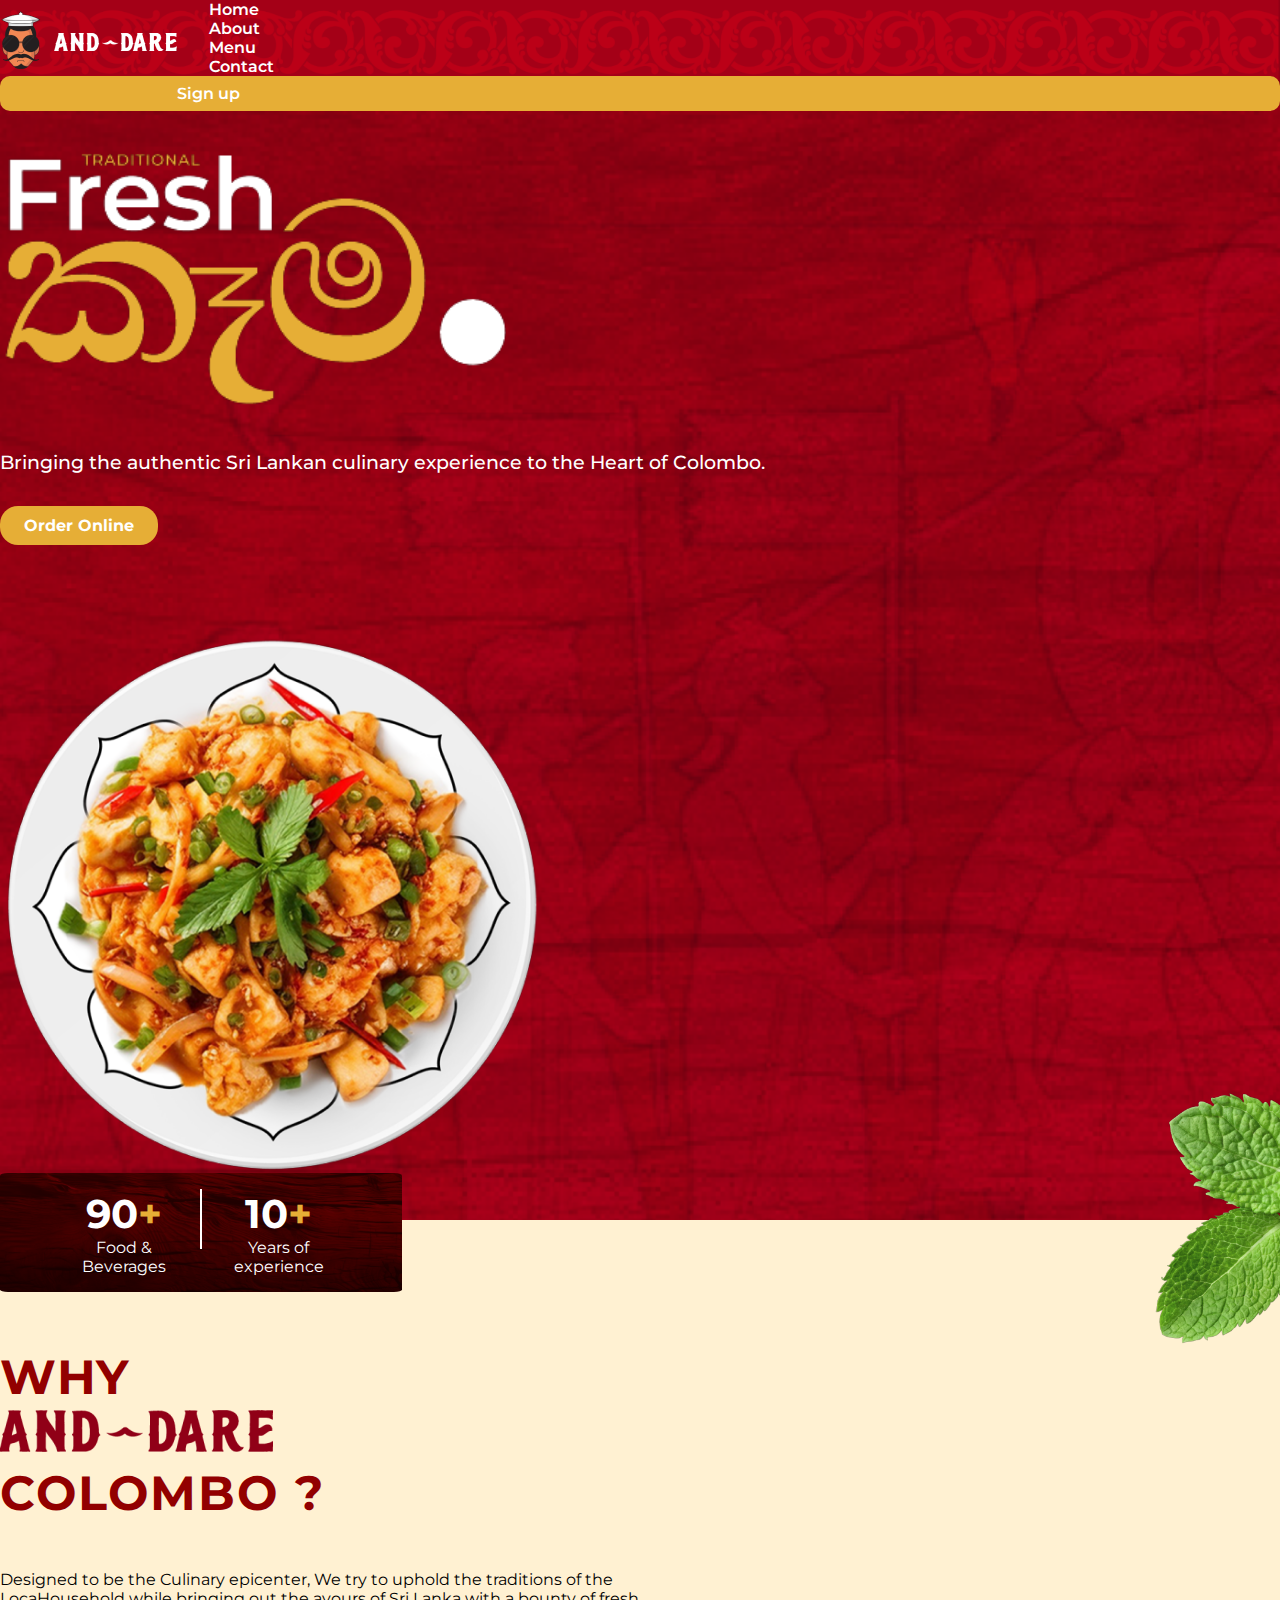
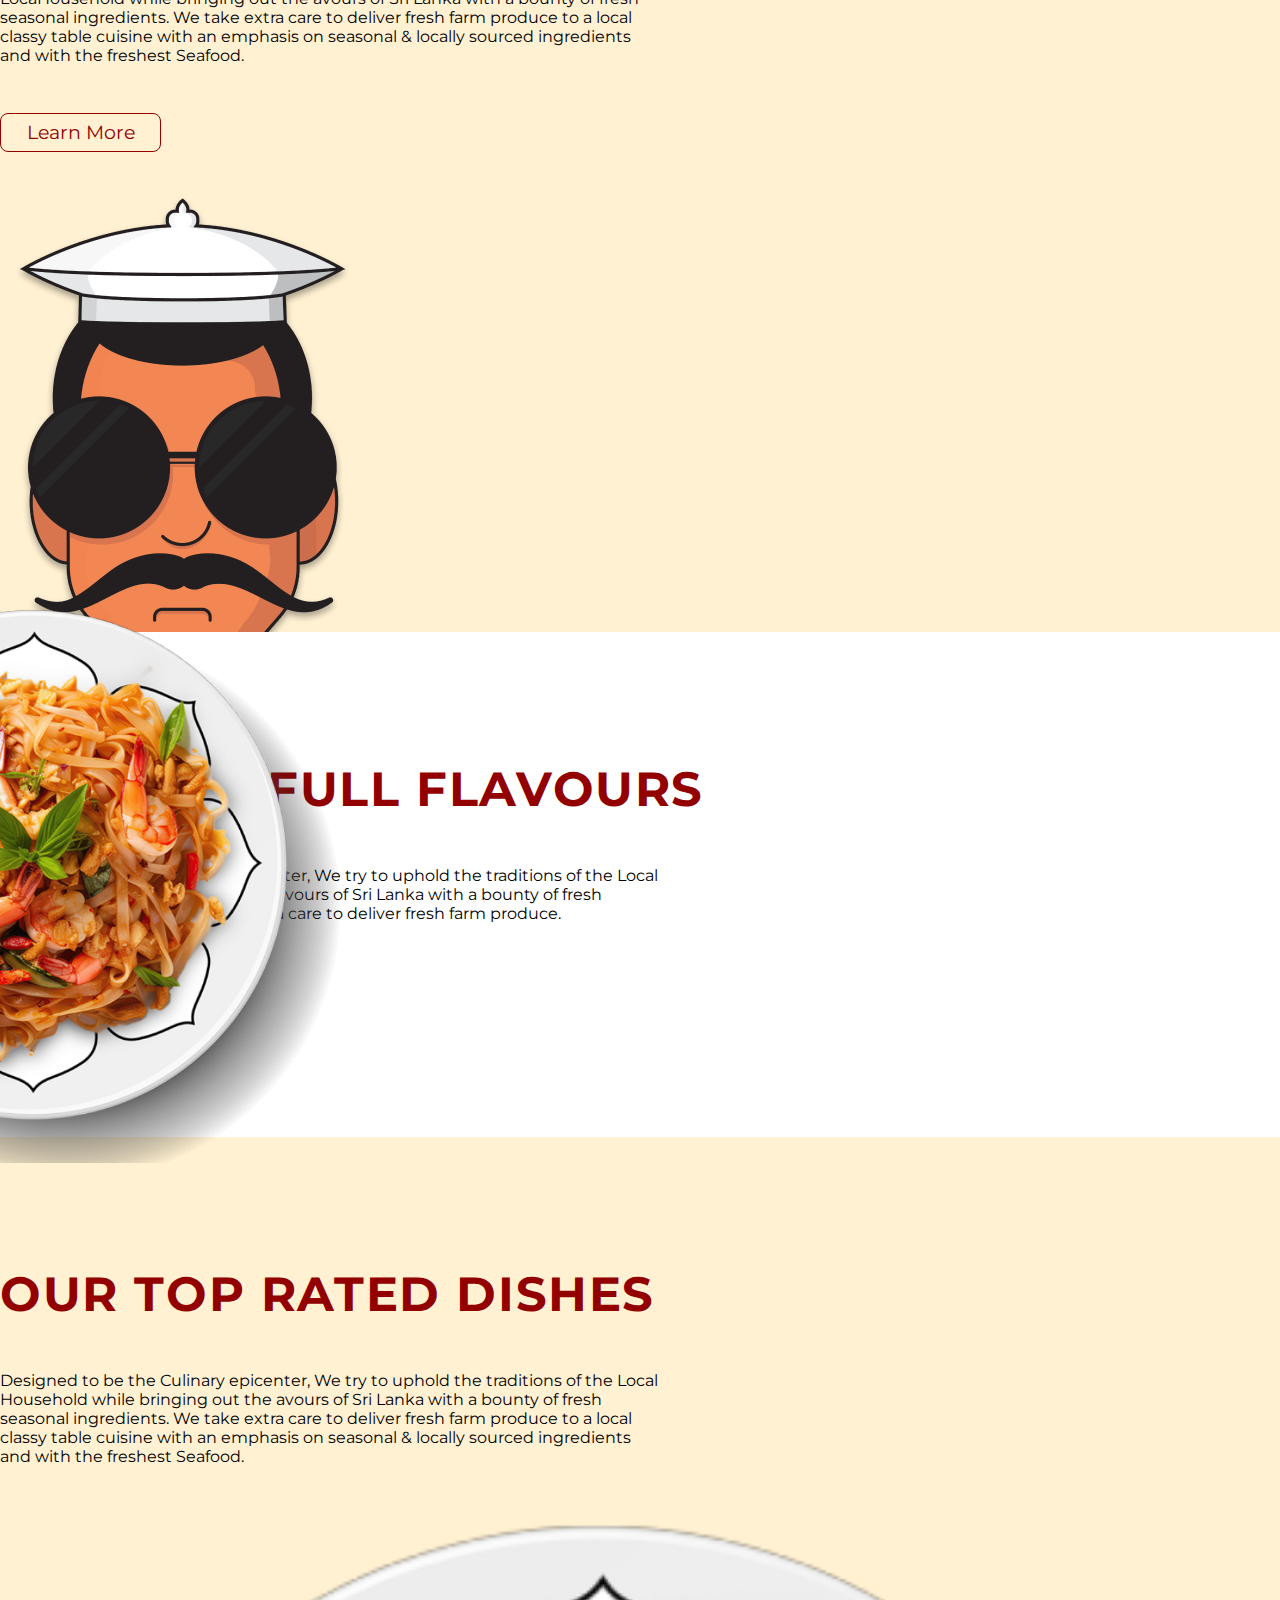
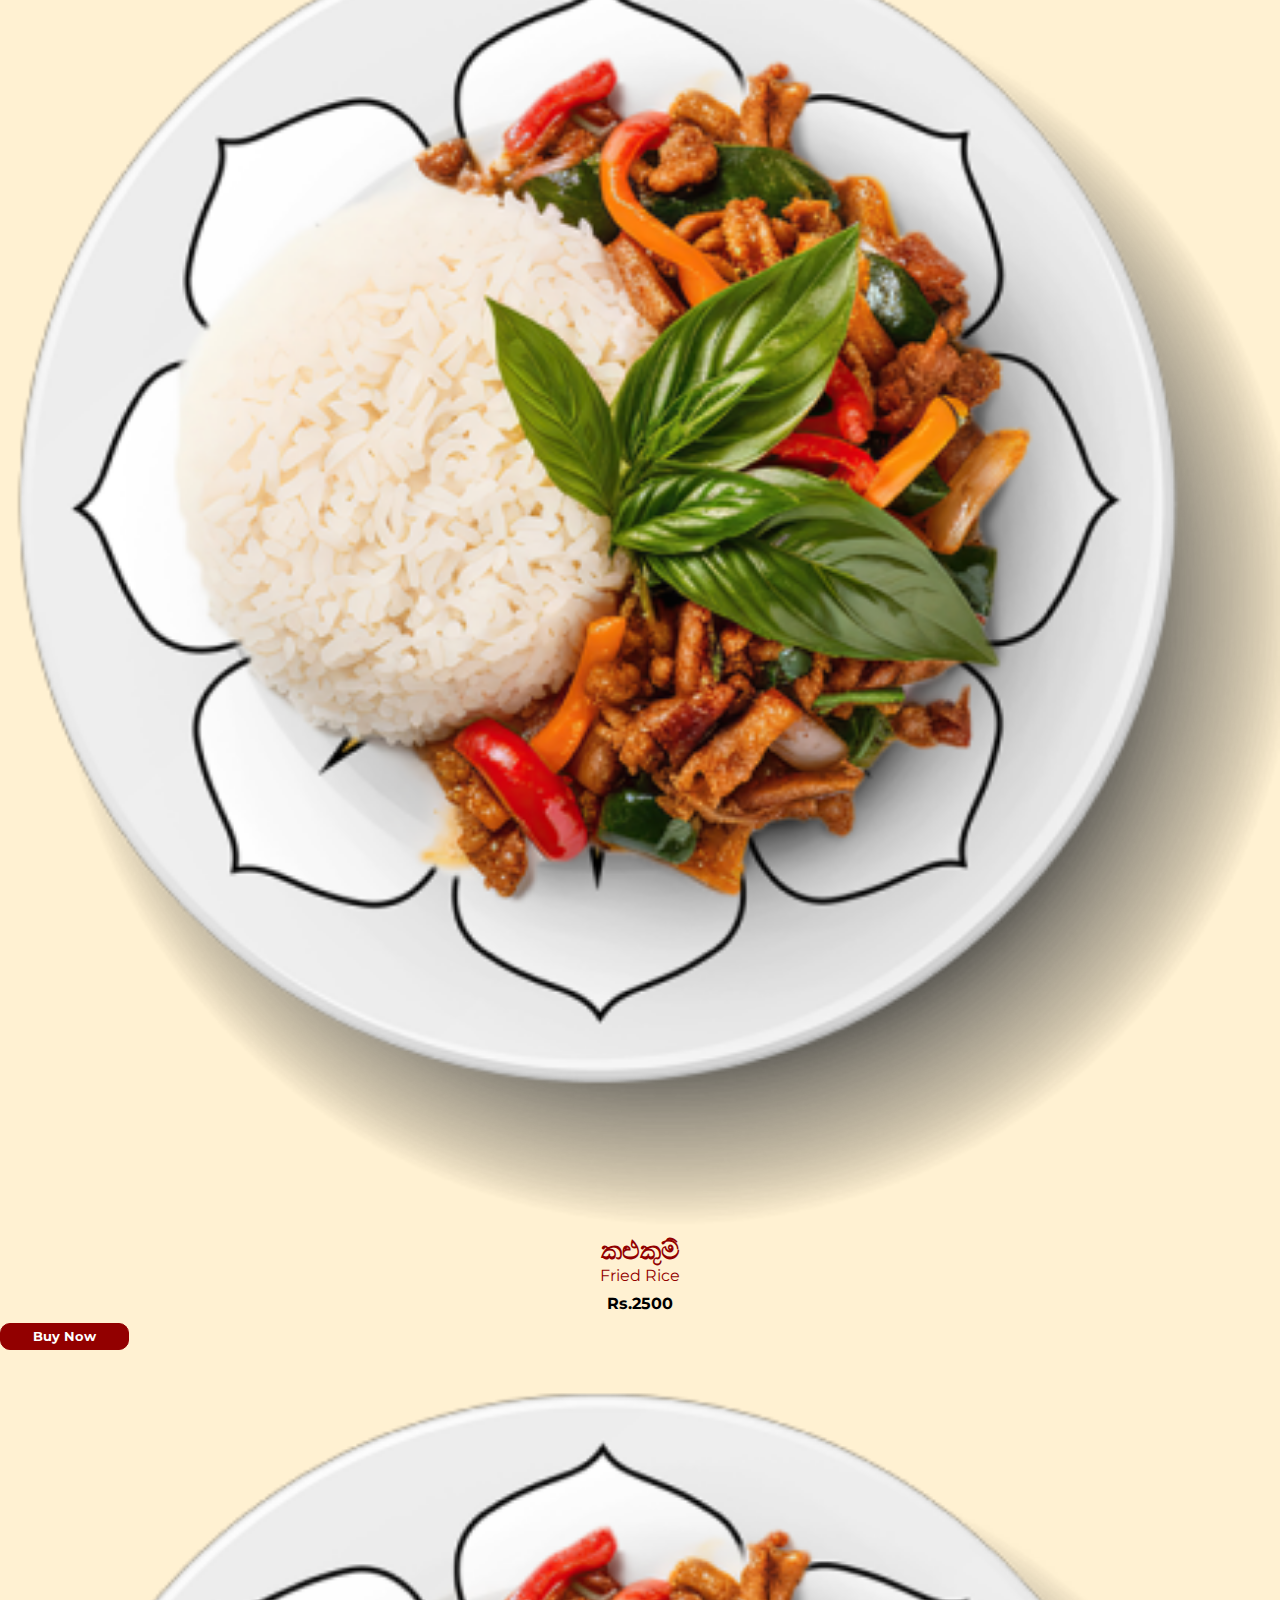
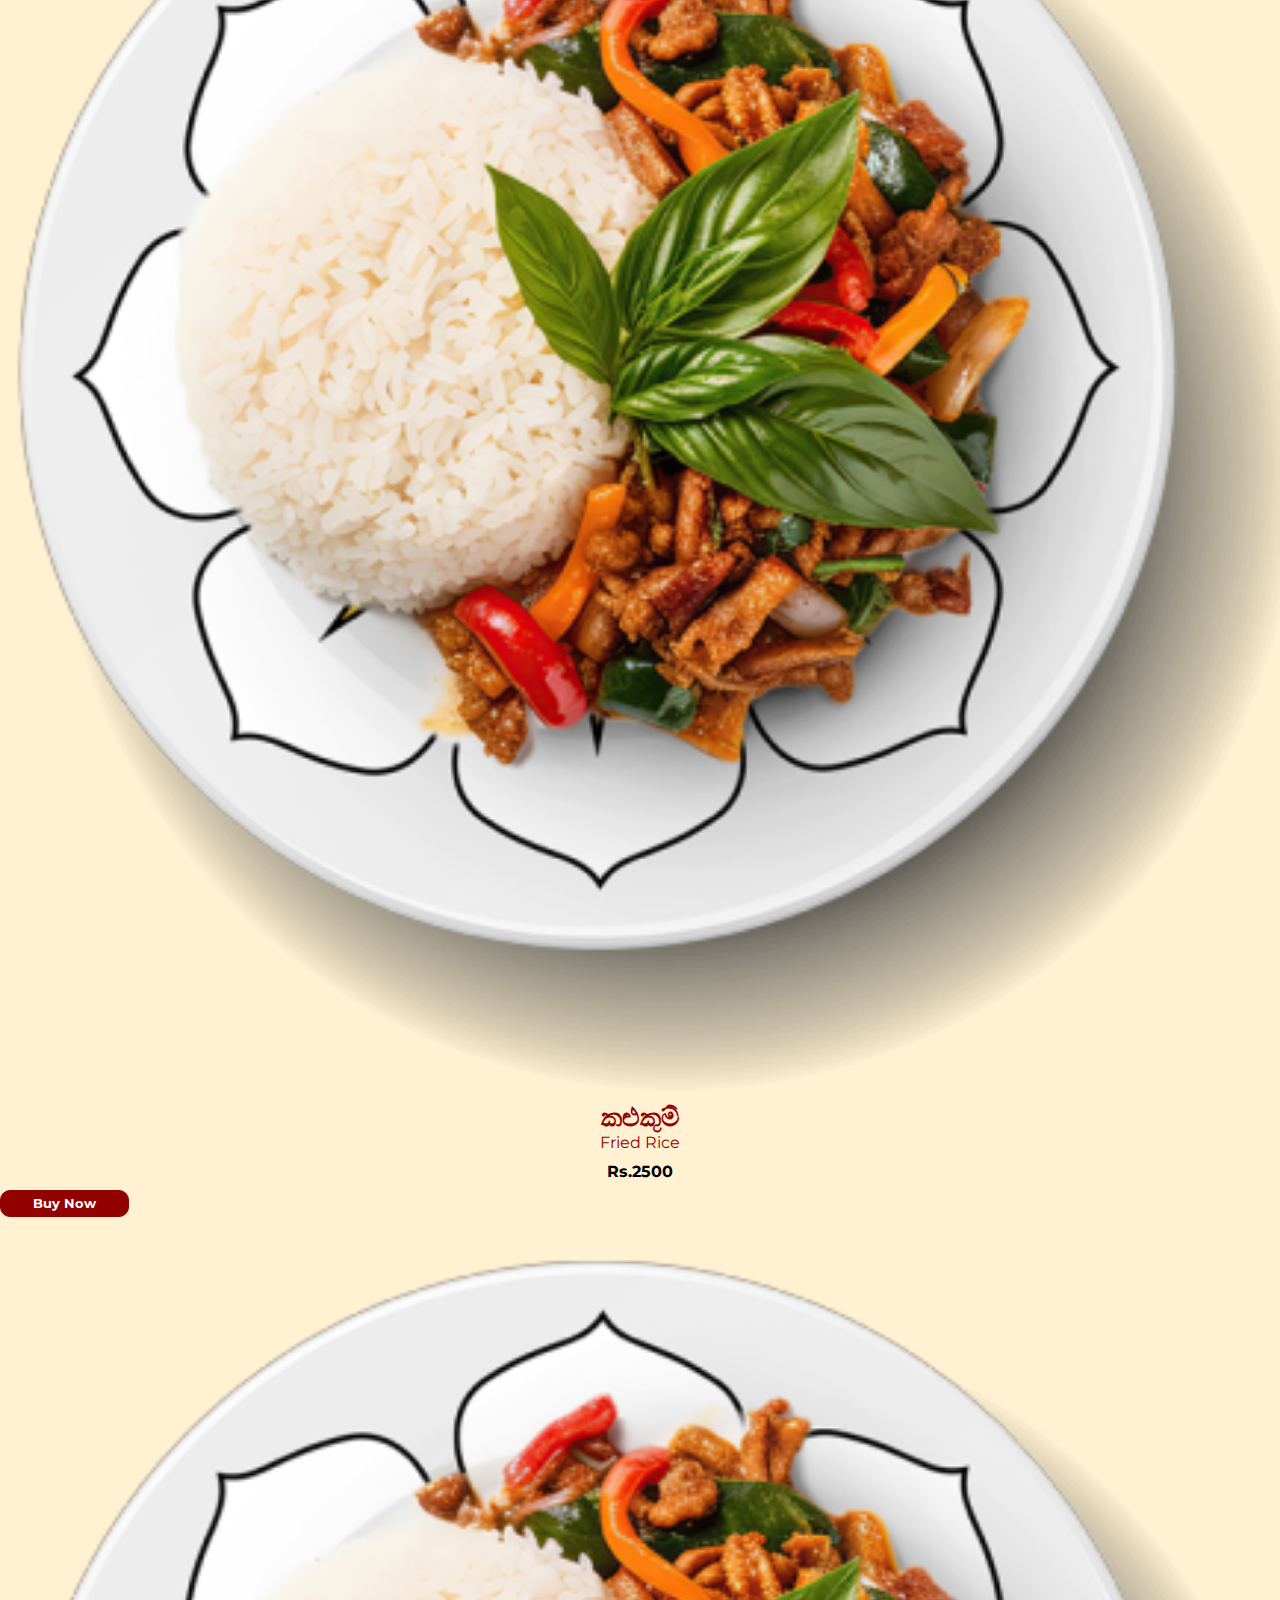
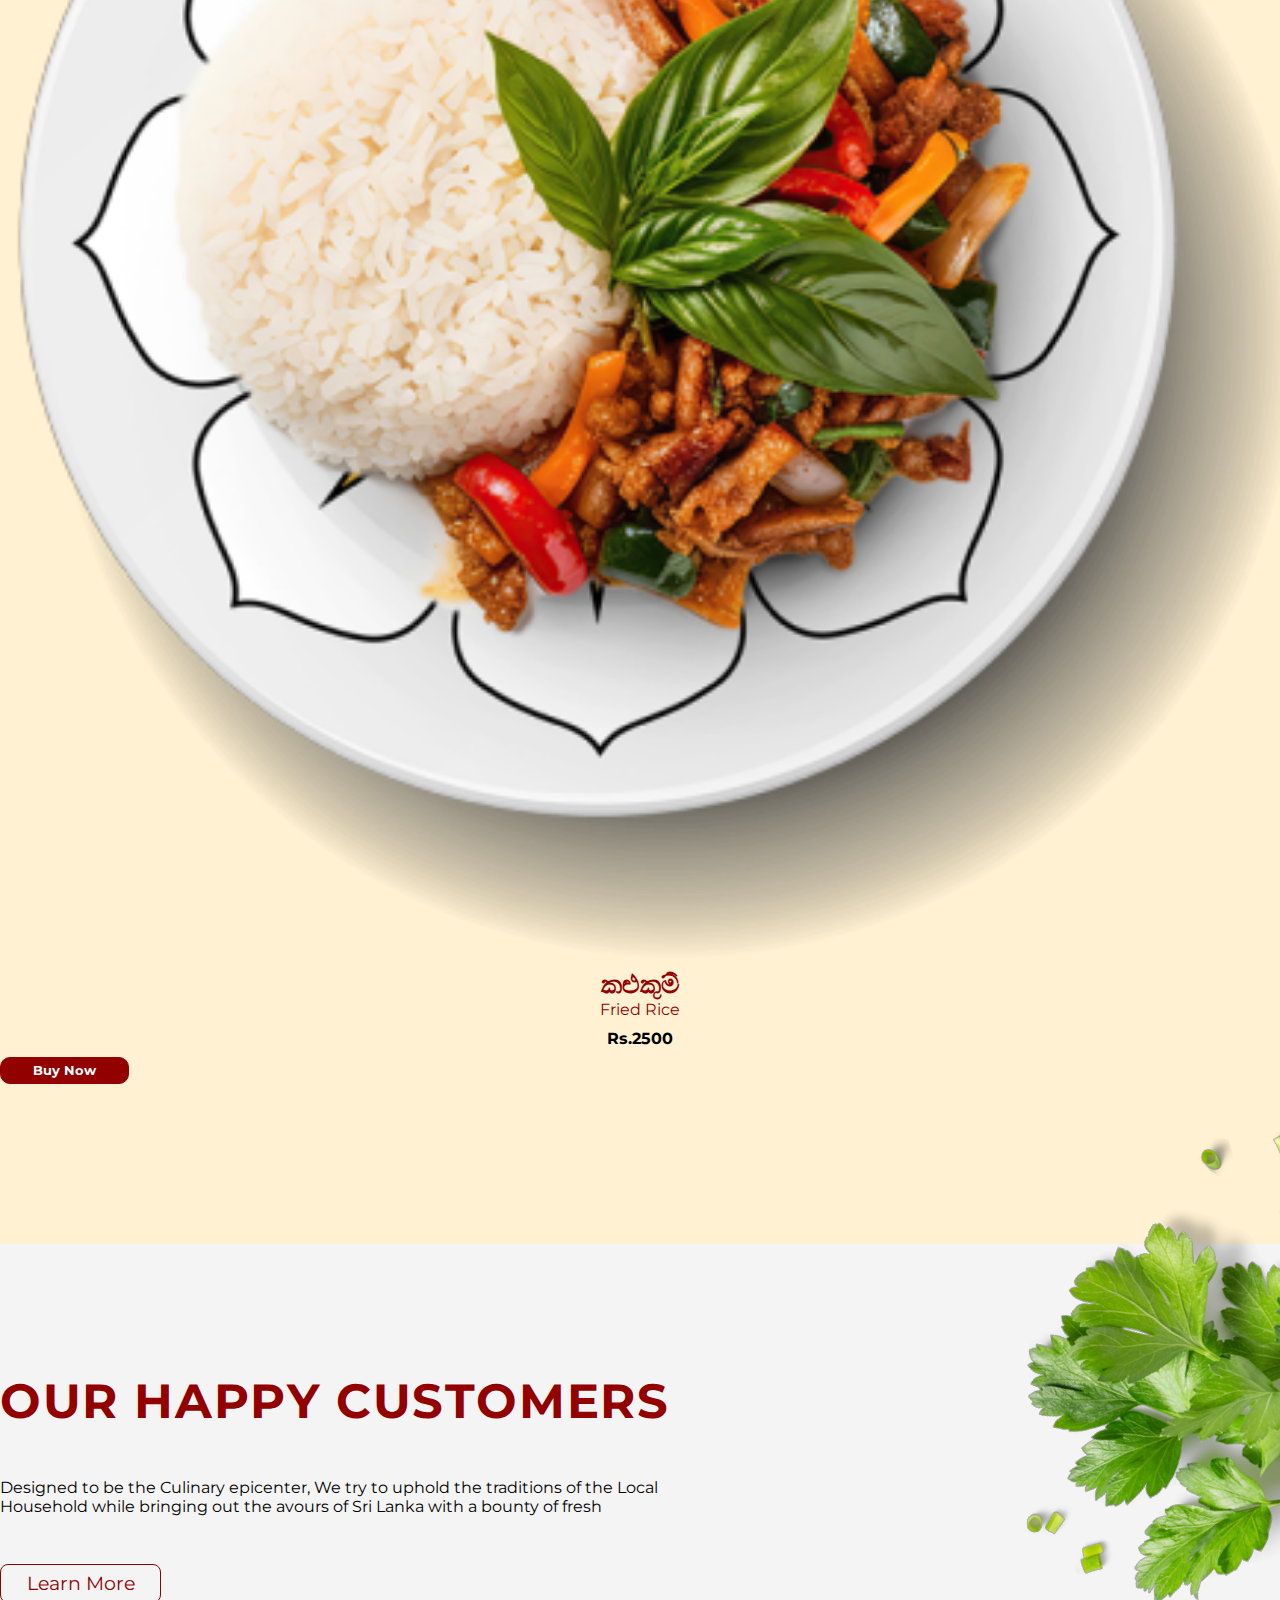
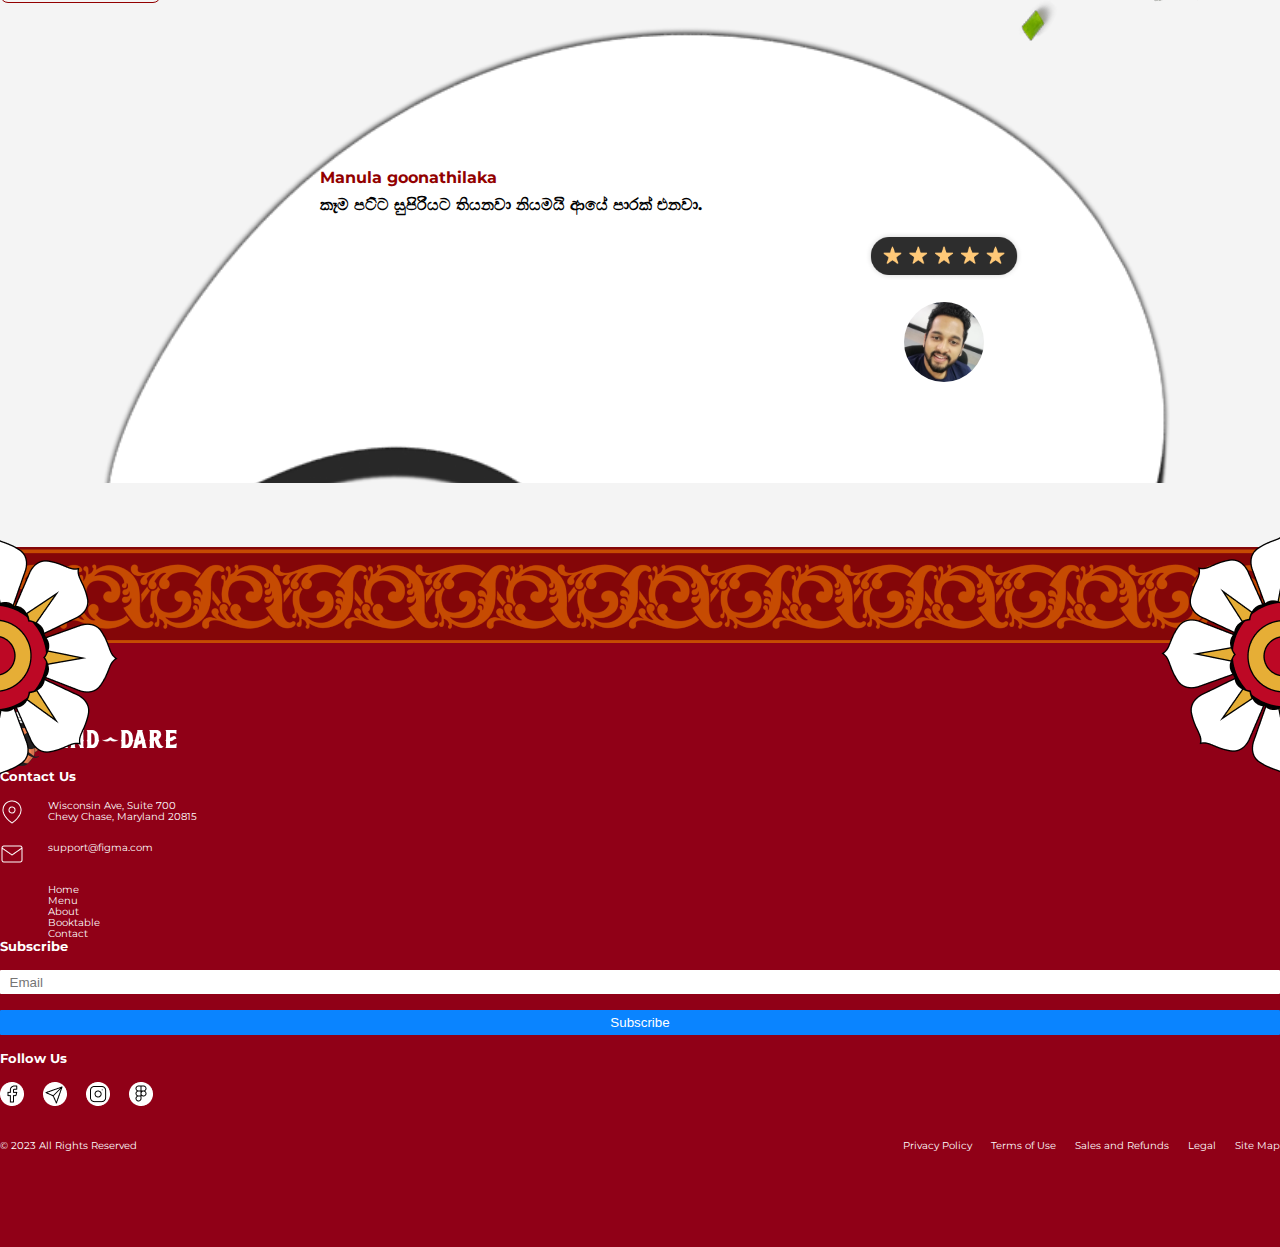
==== commit 590f507f: "add menu page" ====
--- a/index.html
+++ b/index.html
@@ -22,7 +22,9 @@
     <nav class="header">
       <div class="container-md nav-content">
         <div class="row">
-          <div class="col-md-10 offset-md-1 d-flex justify-content-between">
+          <div
+            class="col-md-10 offset-md-1 d-flex justify-content-between align-items-center"
+          >
             <div>
               <a href="" class="logo"
                 ><img src="./Assets/images/Navlogo.png"
@@ -45,9 +47,9 @@
                   </div>
                 </div>
               </div>
-              <div class="btn-container">
-                <div class="action-btn">Sign up</div>
-              </div>
+            </div>
+            <div class="nav-btn-container">
+              <div class="action-btn">Sign up</div>
             </div>
             <div class="hamburger">
               <span class="bar"></span>
@@ -77,7 +79,7 @@
                 <div class="order-btn">Order Online</div>
               </div>
             </div>
-            <div class="col-md-5">
+            <div class="col-md-5 d-flex justify-content-end">
               <div class="landing-img-container">
                 <img
                   src="./Assets/images/landing-img.png"
--- a/css/index.css
+++ b/css/index.css
@@ -45,7 +45,6 @@
   display: flex;
   align-items: center;
   justify-content: space-between;
-  min-width: 60%;
   color: white;
 }
 
@@ -64,6 +63,7 @@
 .hamburger {
   display: none;
   cursor: pointer;
+  margin-right: 1rem;
 }
 
 .bar {
@@ -79,7 +79,9 @@
 .action-btn {
   padding: 8px 24px;
   background-color: #e6ae36;
-  border-radius: 5%;
+  border-radius: 0.625rem;  
+  color: white ;
+
 }
 
 .footer-bar {
@@ -197,6 +199,7 @@
     transition: max-height 0.2s ease-out;
   }
 
+
   .nav-links {
     flex-direction: column;
     width: 100%;
@@ -224,10 +227,8 @@
     display: block;
   }
 
-  .btn-container {
-    padding: 24px;
-    display: flex;
-    justify-content: center;
+  .nav-btn-container {
+    display: none;
   }
 
   .footer-bar {
@@ -285,6 +286,6 @@
   display: block;
   float: left;
   font-size: 2em;
-  padding: 10px 20px;
+  padding: 0.625rem 0;
   text-decoration: none;
 }
--- a/css/landing.css
+++ b/css/landing.css
@@ -1,5 +1,5 @@
 .landing {
-  background-image: url("../Assets/images/landing-bg.png");
+  background-image: url('../Assets/images/landing-bg.png');
   background-size: cover;
   padding: 2rem 0;
   position: relative;
@@ -12,15 +12,20 @@
 .order-btn {
   padding: 10px 24px;
   background-color: #e6ae36;
-  border-radius: 5%;
+  border-radius: 1.125rem;
   width: fit-content;
-  font-size: 1.2rem;
+  font-size: 1rem;
   color: white;
   font-weight: bolder;
 }
 
+.landing-text {
+  width: 100%;
+}
+
 .landing-text-img {
   height: 30vh;
+  max-width: 100%;
   margin: 2rem auto;
 }
 
@@ -37,7 +42,7 @@
   color: white;
   padding: 1rem 5rem;
   background-image: linear-gradient(rgba(0, 0, 0, 0), rgba(0, 0, 0, 0.4)),
-    url("../Assets/images/stat-bg.png");
+    url('../Assets/images/stat-bg.png');
   background-size: cover;
   width: fit-content;
   border-radius: 2%;
@@ -73,12 +78,16 @@
 
 .landing-img-container {
   display: flex;
-  justify-content: left;
-  height: 60vh;
+  justify-content: right;
+  align-items: center;
+  width: 60vh;
+  max-width: 100%;
+  height: 100%;
 }
 
 .landing-img {
-  height: 100%;
+  height: auto;
+  max-width: 100%;
 }
 
 .landing-content {
@@ -96,22 +105,20 @@
   height: 100%;
 }
 
-
-
 @media (max-width: 768px) {
-  .landing-img-container{
+  .landing-img-container {
     display: none;
   }
 
-  .stat-container{
+  .stat-container {
     position: static;
   }
 
-  .section-head-text{
-    width : 100%;
+  .section-head-text {
+    width: 100%;
   }
 
-  .stat-container{
+  .stat-container {
     padding: 1rem 2rem;
     margin: 0 auto;
   }
@@ -121,7 +128,7 @@
     width: 100%;
   }
 
-  .landing-text-img{
+  .landing-text-img {
     width: 100;
     height: auto;
     margin: 2rem 0;
@@ -131,7 +138,7 @@
     padding-bottom: 2rem;
   }
 
-  .landing{
+  .landing {
     padding-bottom: 6rem;
   }
 
@@ -142,4 +149,5 @@
     right: 0;
     z-index: 6;
   }
-}+
+}
--- a/css/sections.css
+++ b/css/sections.css
@@ -58,6 +58,7 @@
 .falvour-img-container img {
   max-height: 100%;
   max-width: 40vw;
+  z-index: 15;
 }
 
 .rated-dishes {
@@ -131,7 +132,7 @@
   height: 100%;
   display: grid;
   place-items: center;
-  min-height: 24rem;
+  min-height: 30rem;
 }
 
 .testimonial-item{
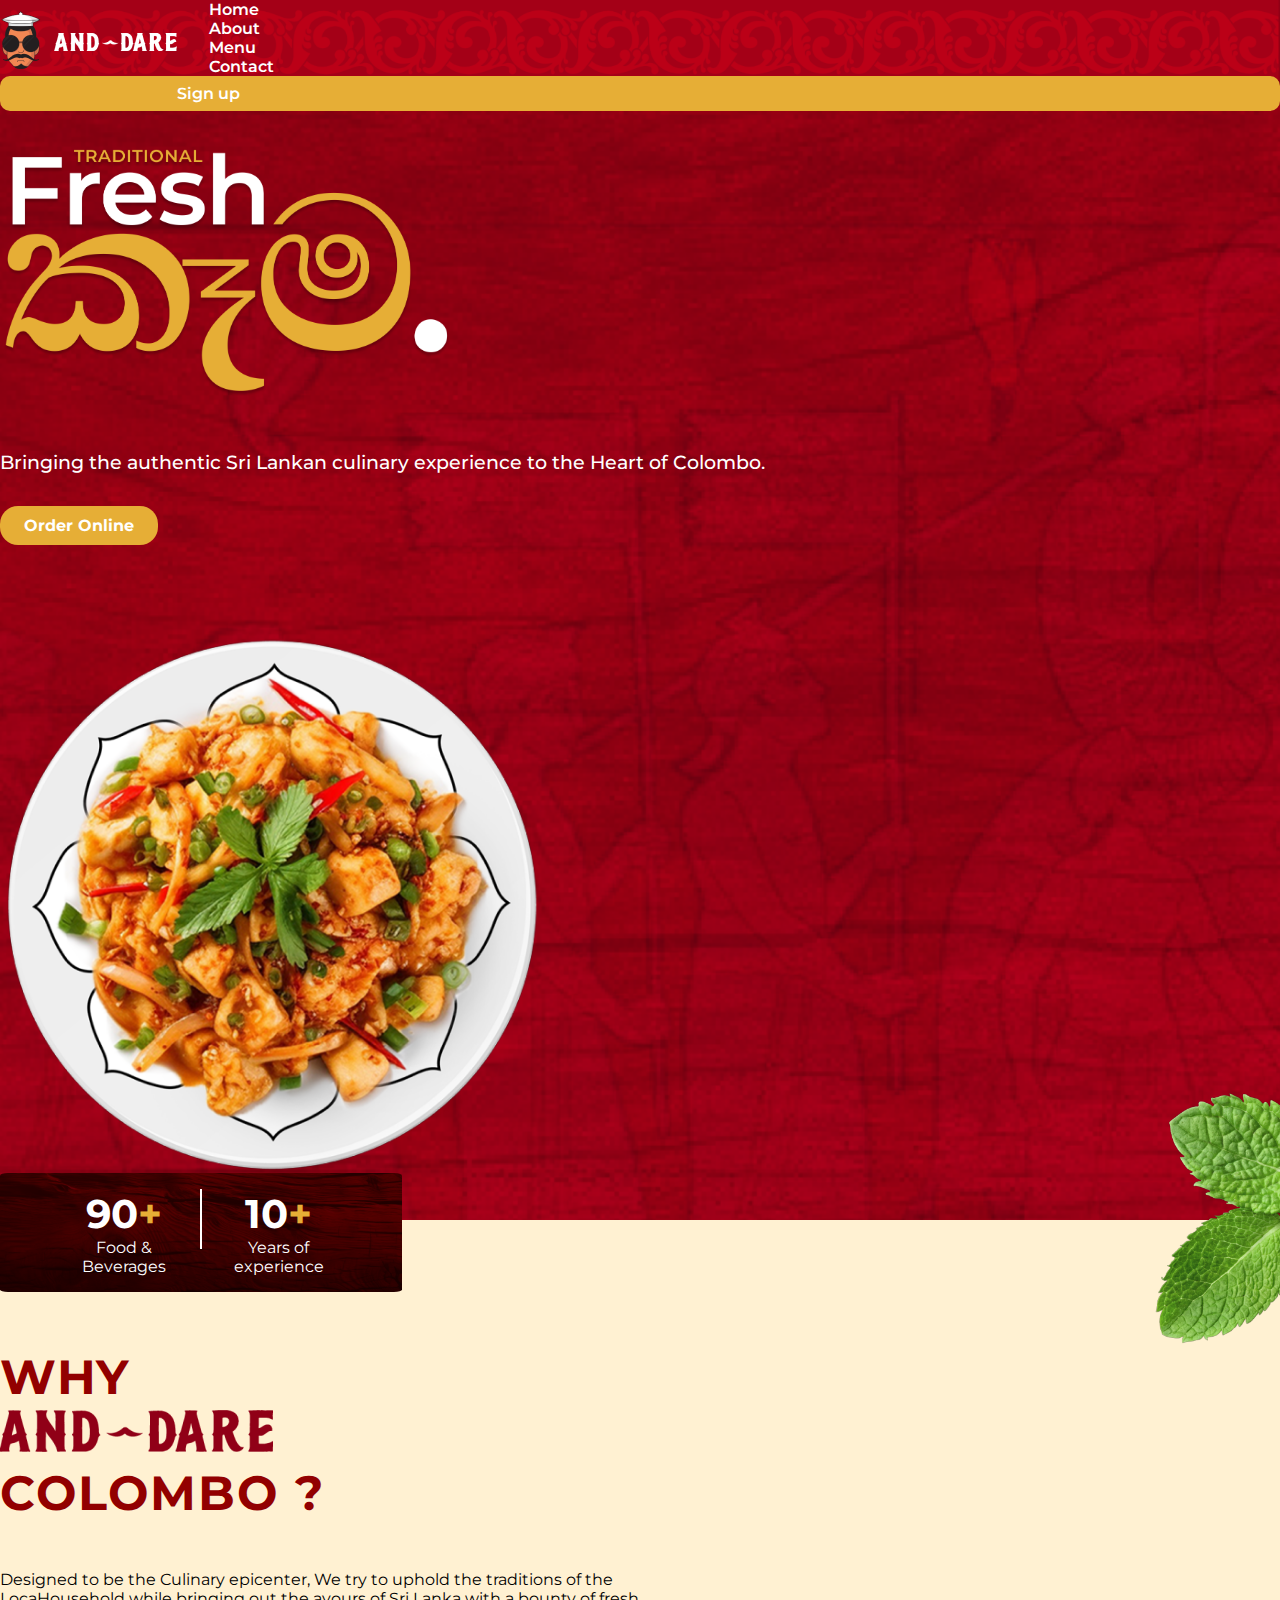
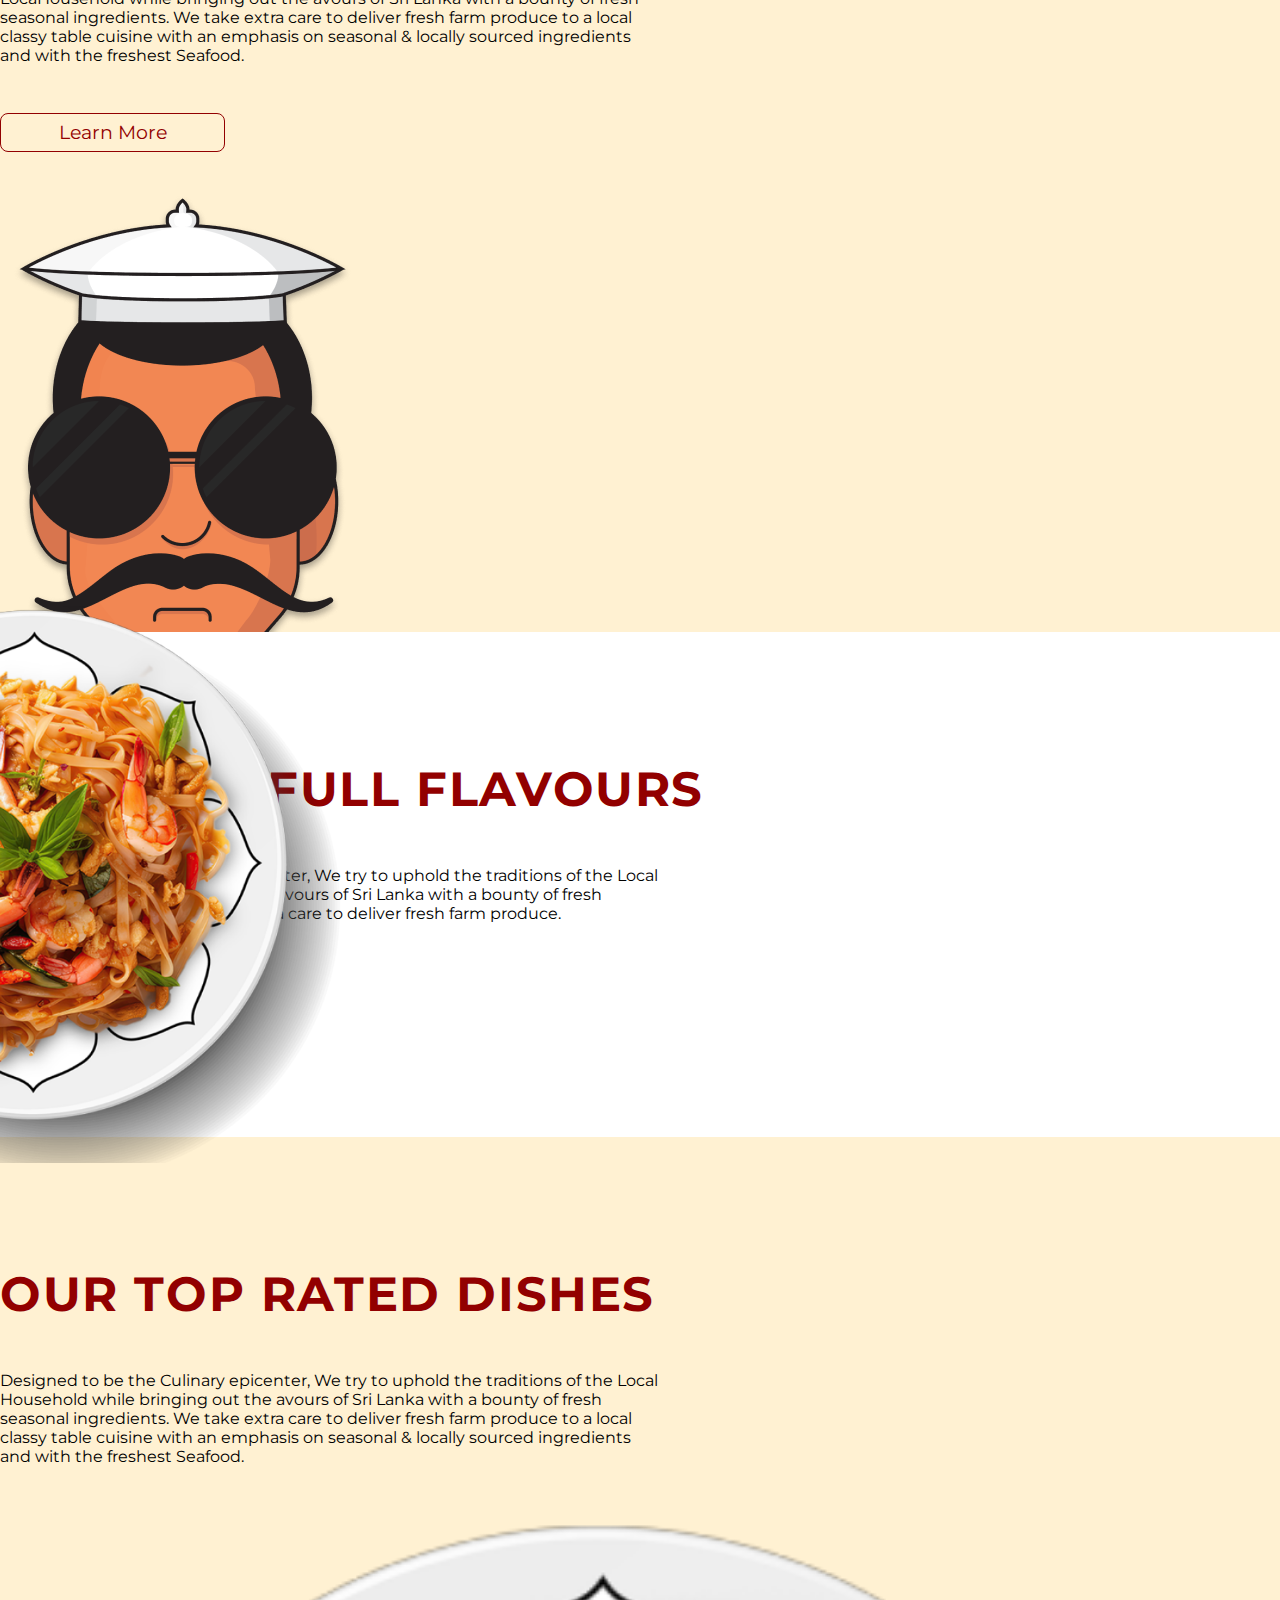
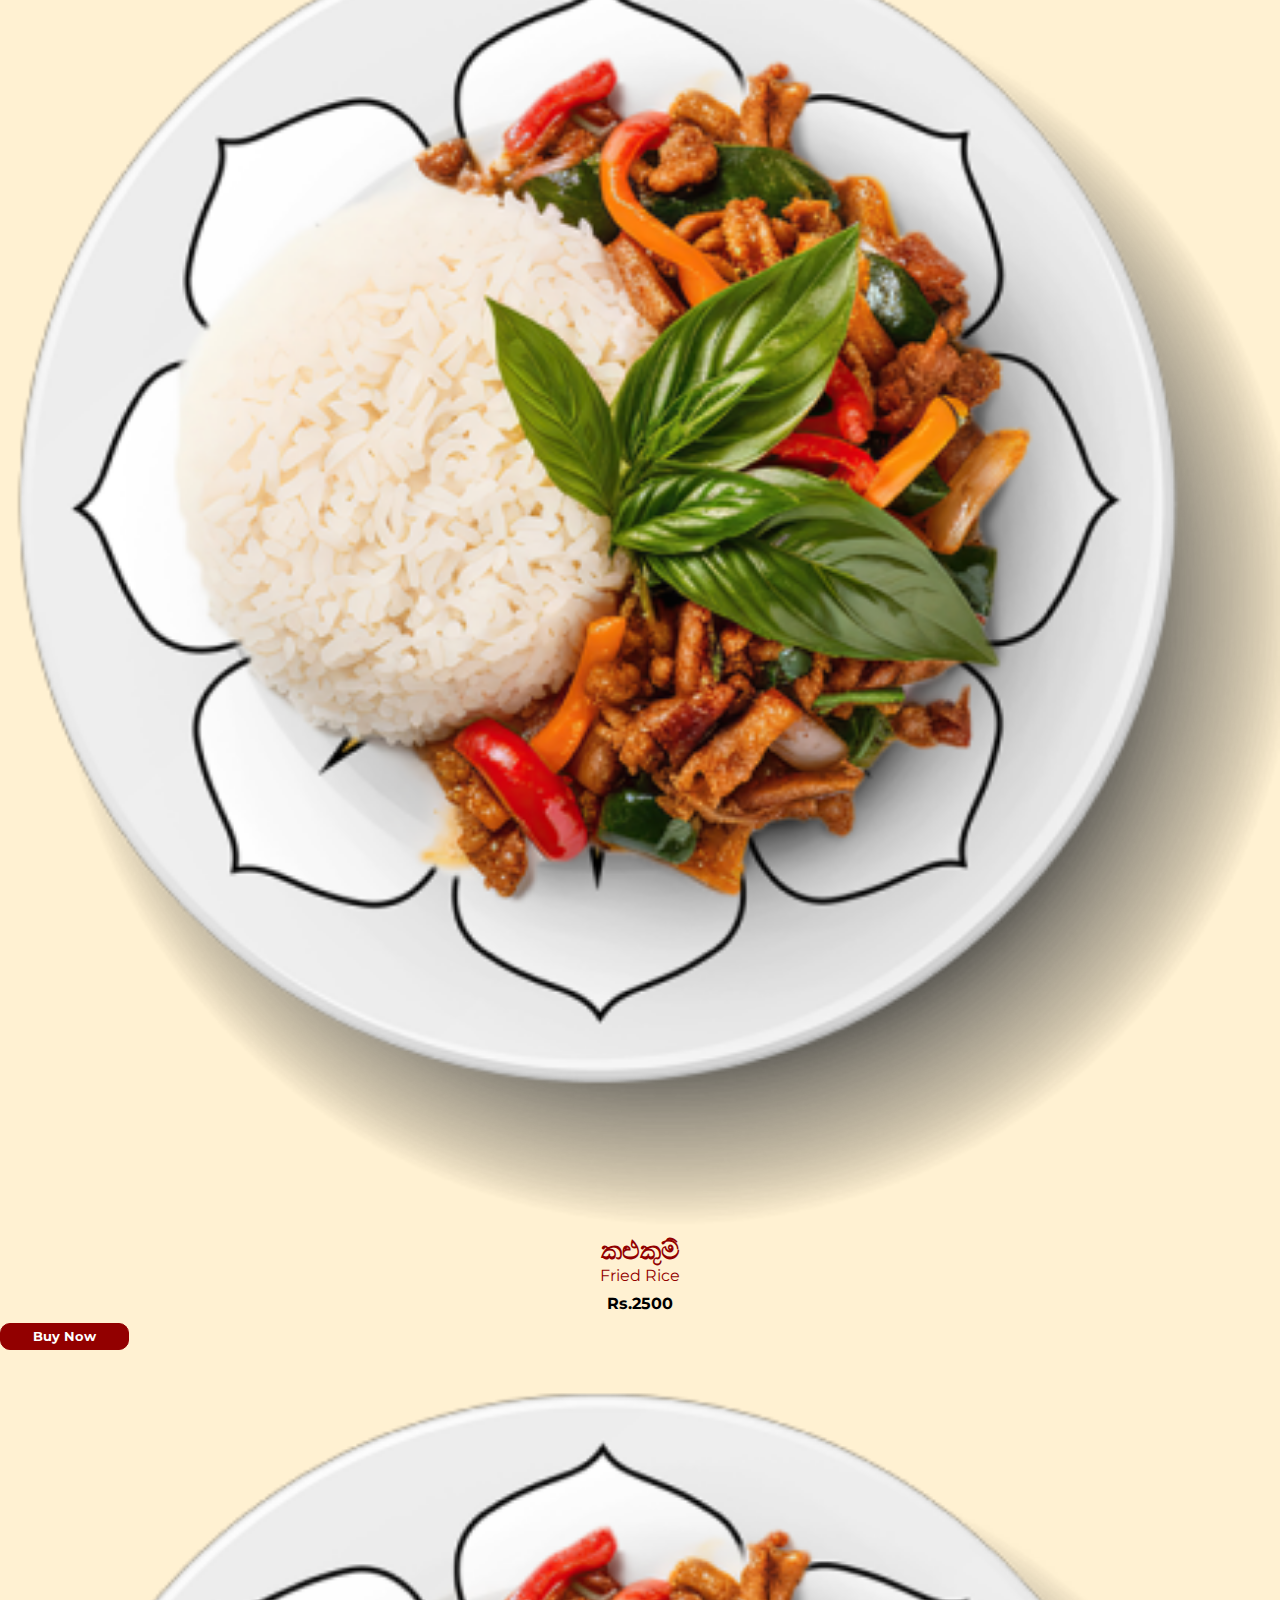
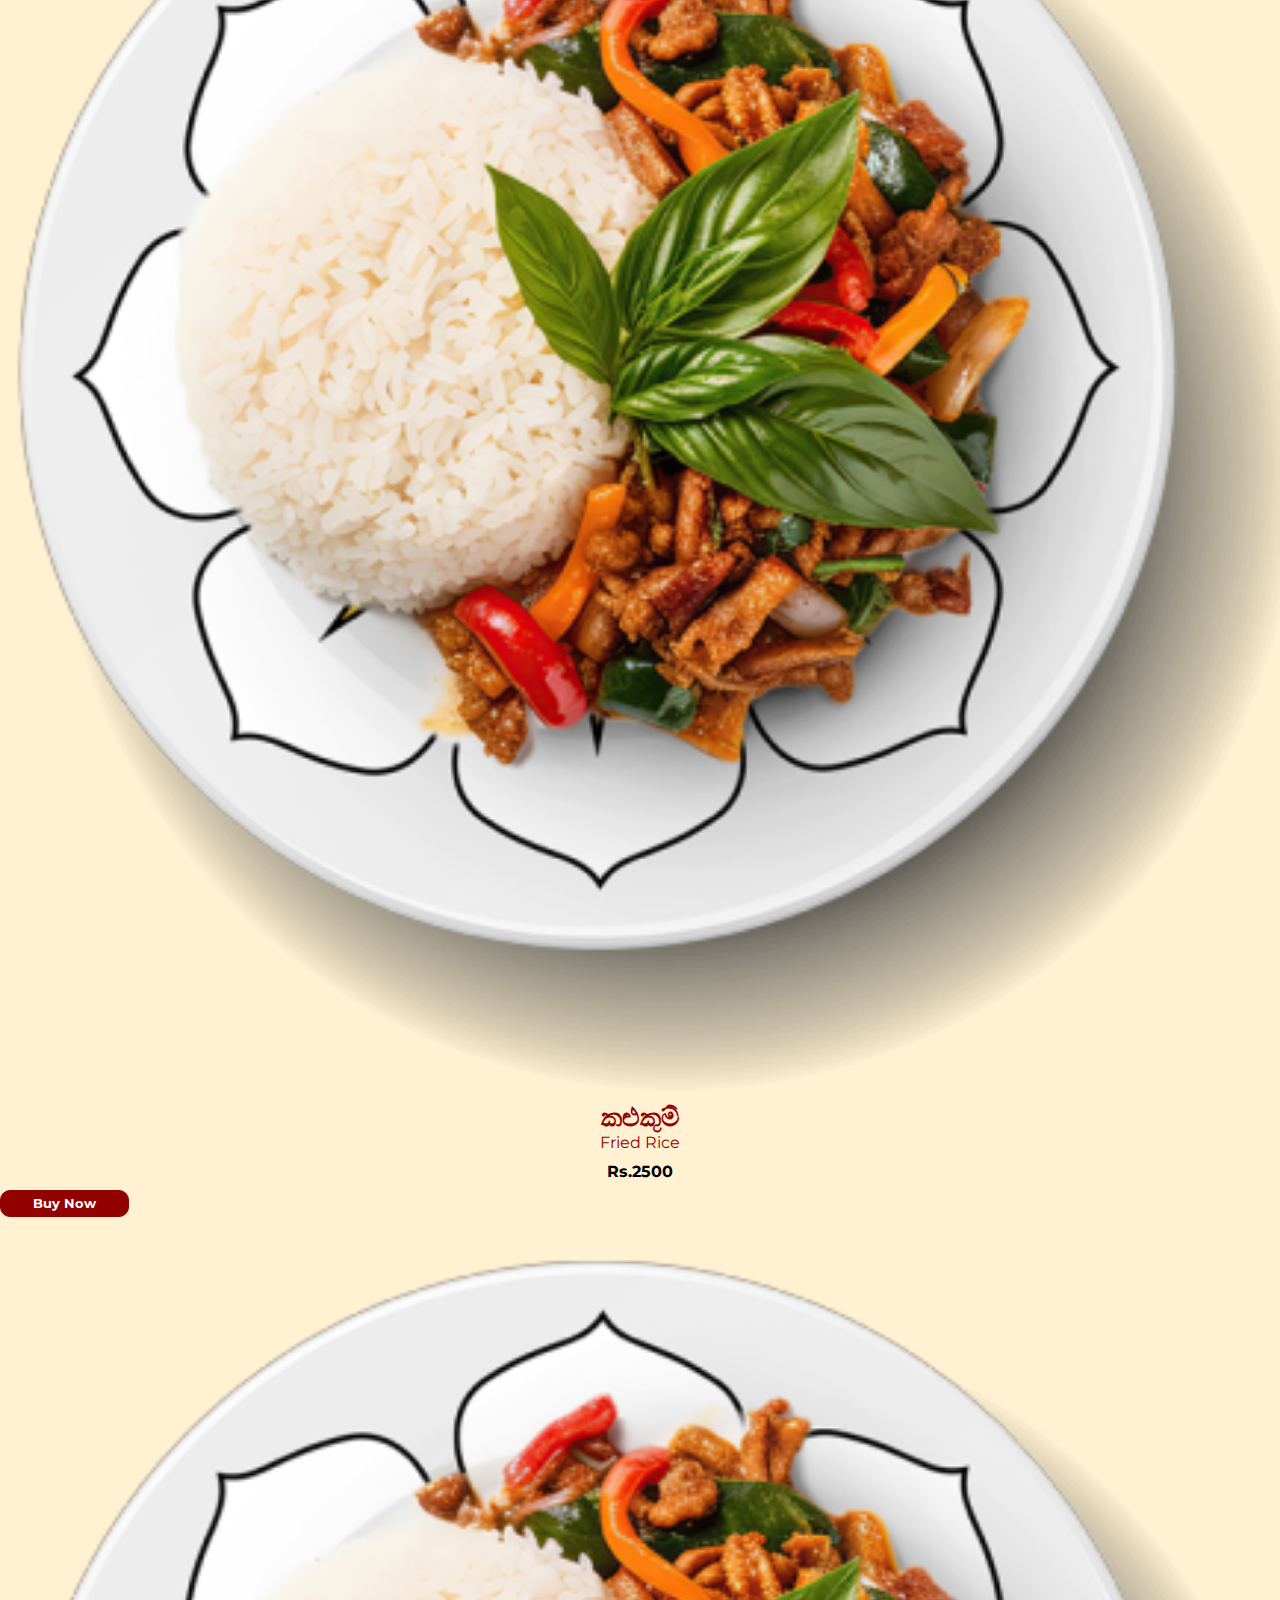
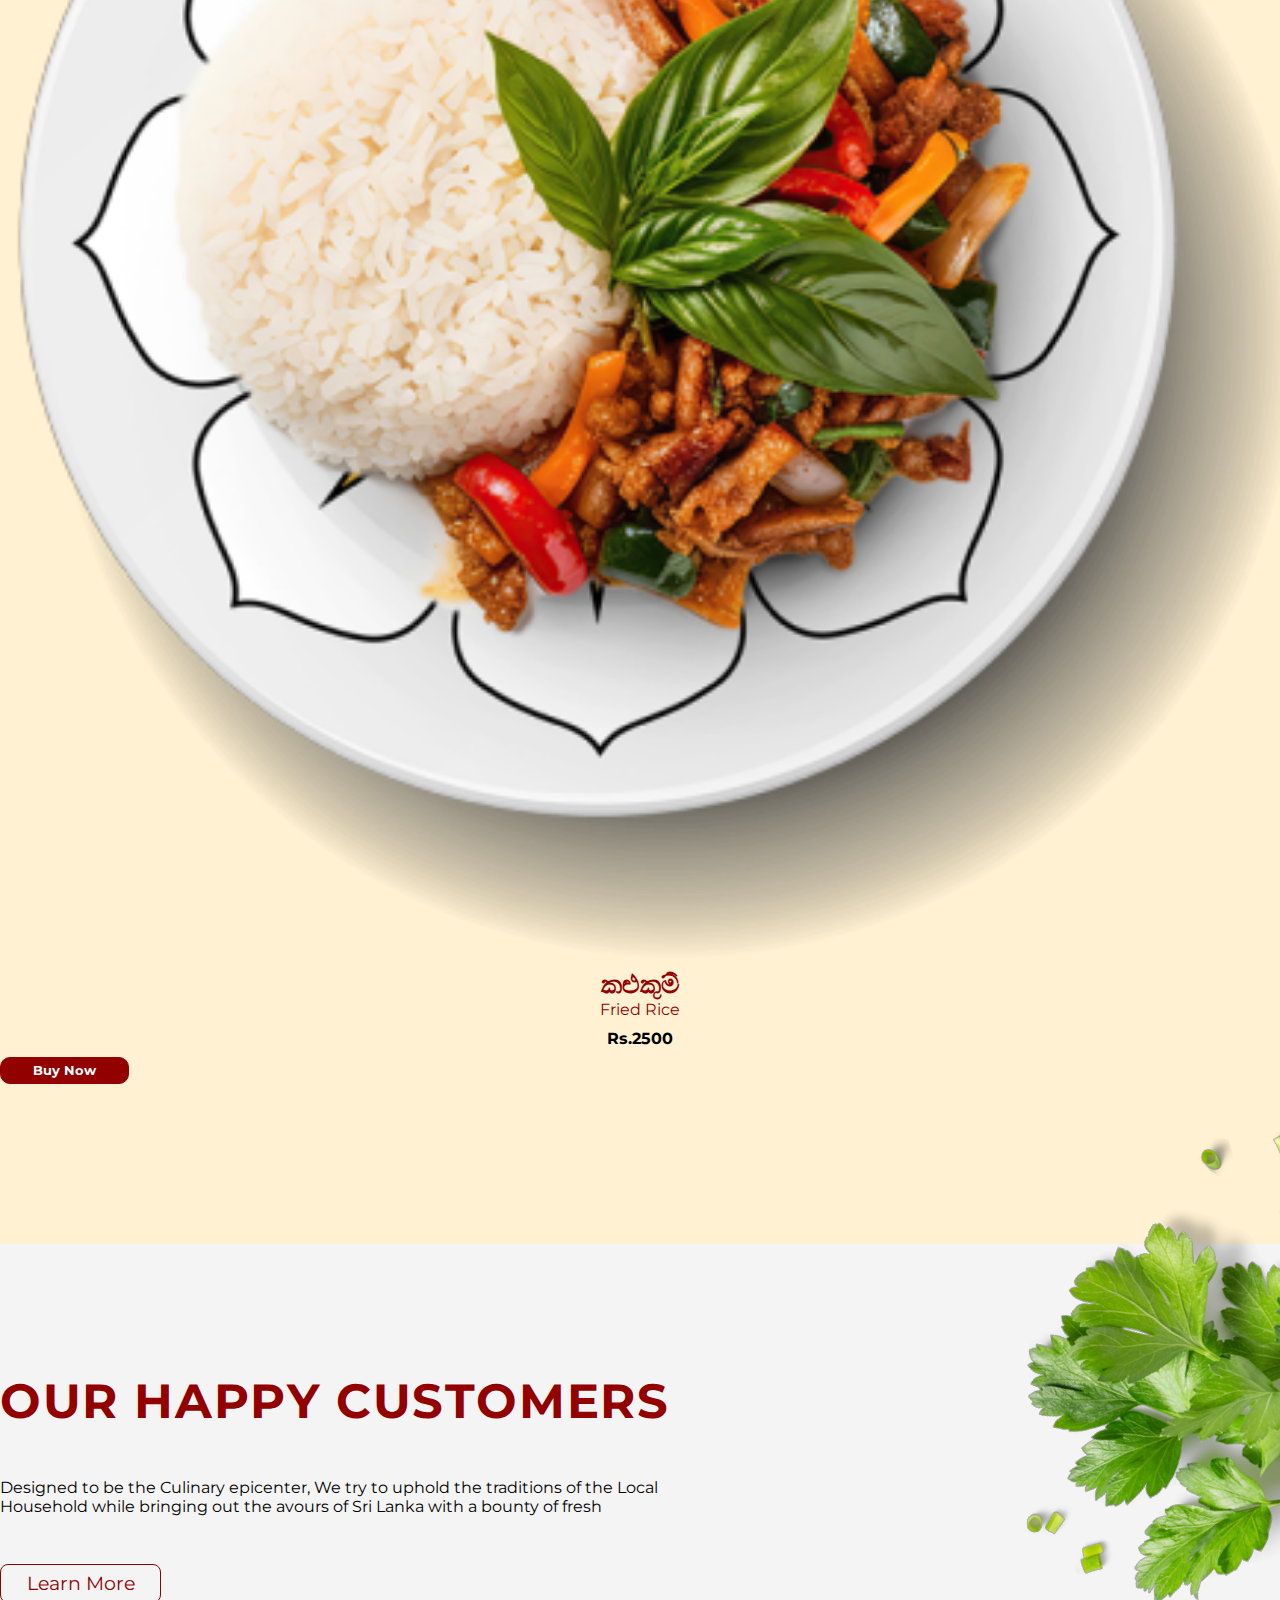
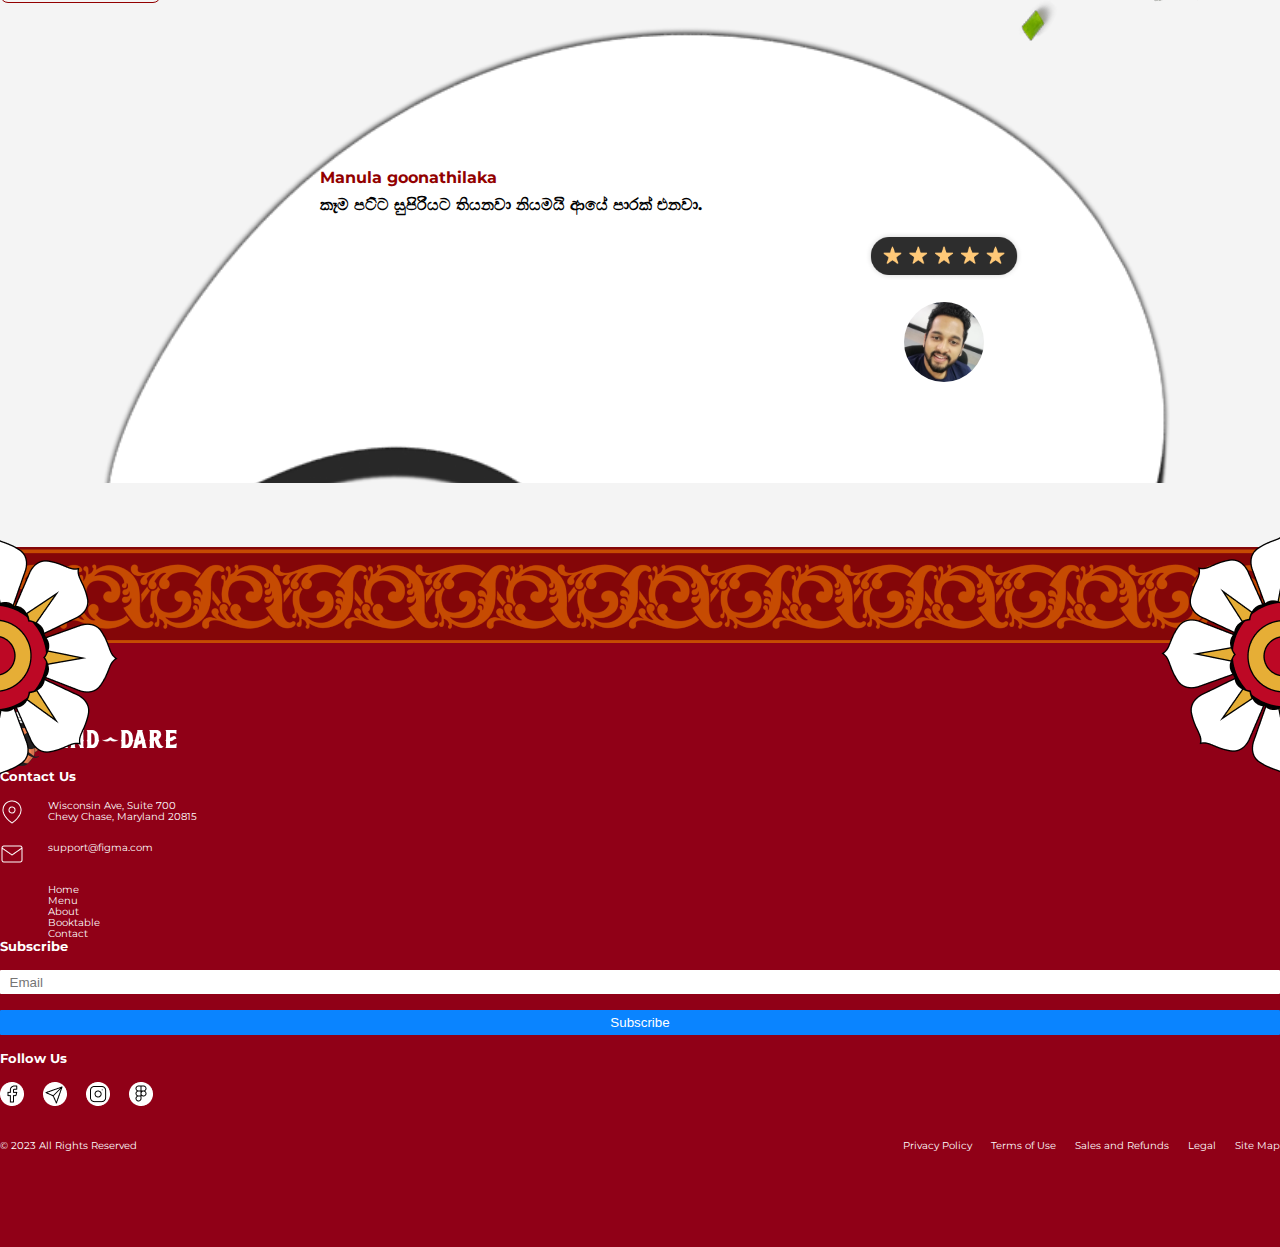
==== commit 54dd9e77: "link fixes" ====
--- a/index.html
+++ b/index.html
@@ -34,23 +34,39 @@
               <div class="">
                 <div class="nav-links d-flex">
                   <div class="link-container">
-                    <a href="#work" class="nav-link">Home</a>
+                    <nav>
+                      <a href="./index.html" class="nav-link">Home</a>
+                    </nav>
                   </div>
                   <div class="link-container">
-                    <a href="#work" class="nav-link">About</a>
+                    <nav>
+                      <a href="./about.html" class="nav-link">About</a>
+                    </nav>
                   </div>
                   <div class="link-container">
-                    <a href="#work" class="nav-link">Menu</a>
+                    <nav>
+                      <a href="./menu.html" class="nav-link">Menu</a>
+                    </nav>
                   </div>
                   <div class="link-container">
-                    <a href="#work" class="nav-link">Contact</a>
-                  </div>
-                </div>
-              </div>
-            </div>
-            <div class="nav-btn-container">
-              <div class="action-btn">Sign up</div>
-            </div>
+                    <nav>
+                      <a href="./signin.html" class="nav-link">Contact</a>
+                    </nav>
+                  </div>
+                  <div class="link-container-btn">
+                    <a href="signin.html" class="nav-link-btn"> Sign Up </a>
+                  </div>
+                  <div class="link-container"></div>
+                </div>
+              </div>
+            </div>
+            <a href="signin.html">
+              <div class="nav-btn-container">
+                <div class="action-btn">
+                  Sign up
+                </div>
+              </div>
+            </a>
             <div class="hamburger">
               <span class="bar"></span>
               <span class="bar"></span>
@@ -76,7 +92,11 @@
                 Heart of Colombo.
               </p>
               <div class="btn-container">
-                <div class="order-btn">Order Online</div>
+                <div class="order-btn">
+                  <nav>
+                    <a href="./menu.html" class="">Order Online</a>
+                  </nav> 
+                </div>
               </div>
             </div>
             <div class="col-md-5 d-flex justify-content-end">
@@ -140,7 +160,11 @@
                 </p>
               </div>
               <div class="learn-btn-container">
-                <div class="learn-btn">Learn More</div>
+                <div class="learn-btn">
+                  <nav>
+                    <a href="./about.html" class="nav-link">Learn More</a>
+                  </nav>
+                </div>
               </div>
             </div>
             <div class="col-md-3 why-img-container">
--- a/css/index.css
+++ b/css/index.css
@@ -54,6 +54,7 @@
   overflow: hidden;
   display: flex;
   transition: 0.7s ease;
+  text-align: center;
 }
 
 .nav-link:hover {
@@ -171,6 +172,10 @@
   margin-left: 1rem;
 }
 
+.link-container-btn{
+  display: none;
+}
+
 @media (max-width: 768px) {
   .hamburger {
     display: block;
@@ -186,6 +191,13 @@
 
   .hamburger.active .bar:nth-child(3) {
     transform: translateY(-8px) rotate(-45deg);
+  }
+
+  .link-container-btn{
+    display: block;
+    justify-content: center;
+    align-items: center;
+    text-align: center;
   }
 
   .menu {
@@ -216,9 +228,20 @@
     border-bottom: 0.5px solid #fff;
   }
 
-  .nav-link {
+  .nav-link  {
     margin: 2rem 0;
     text-align: center;
+  }
+
+  .nav-link-btn{
+    padding: 0 2rem;
+    list-style: none;
+    overflow: hidden;
+    display: flex;
+    transition: 0.7s ease;
+    text-align: center;
+    justify-content: center;
+    align-items: center;
   }
 
   .menu.active {
@@ -274,6 +297,10 @@
     justify-content: center;
     margin: 0;
   }
+
+  .nav-link-btn{
+    margin: 2rem;
+  }
 }
 
 .nav-link a {
@@ -289,3 +316,5 @@
   padding: 0.625rem 0;
   text-decoration: none;
 }
+
+
